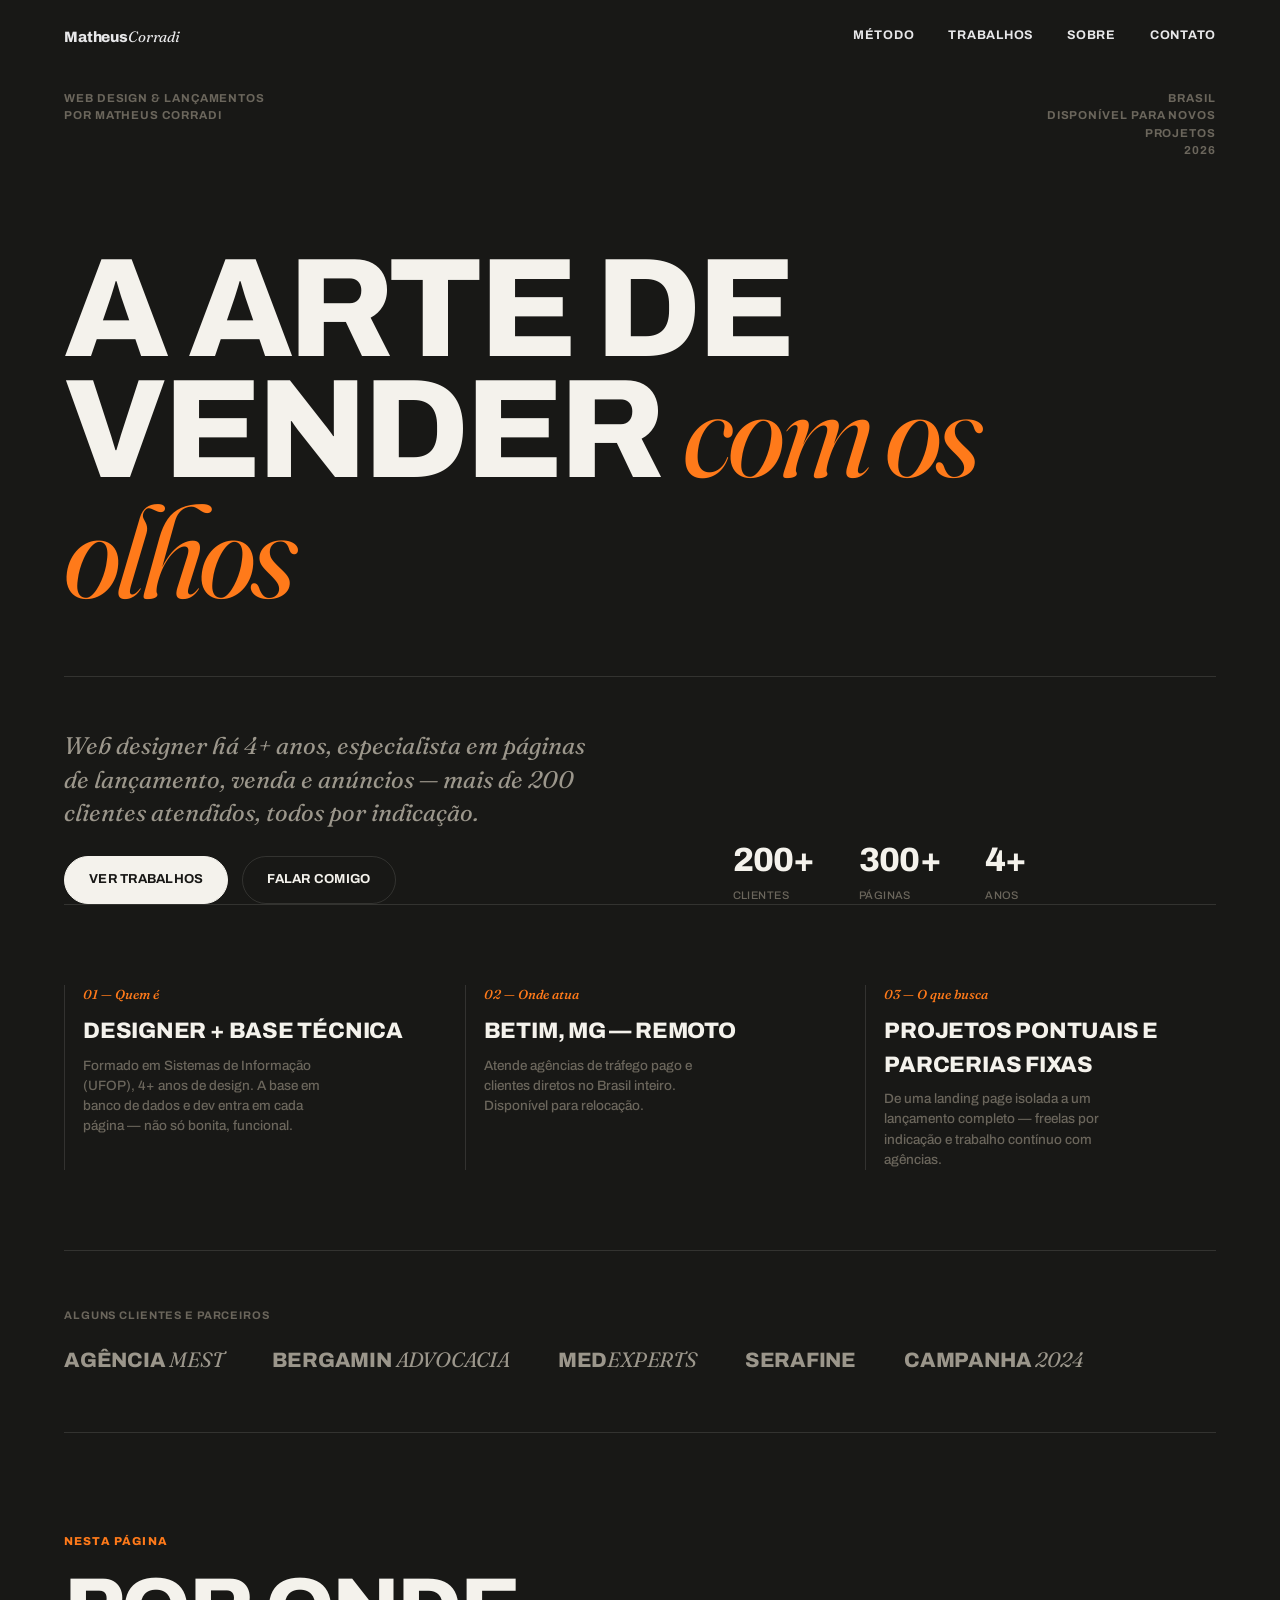
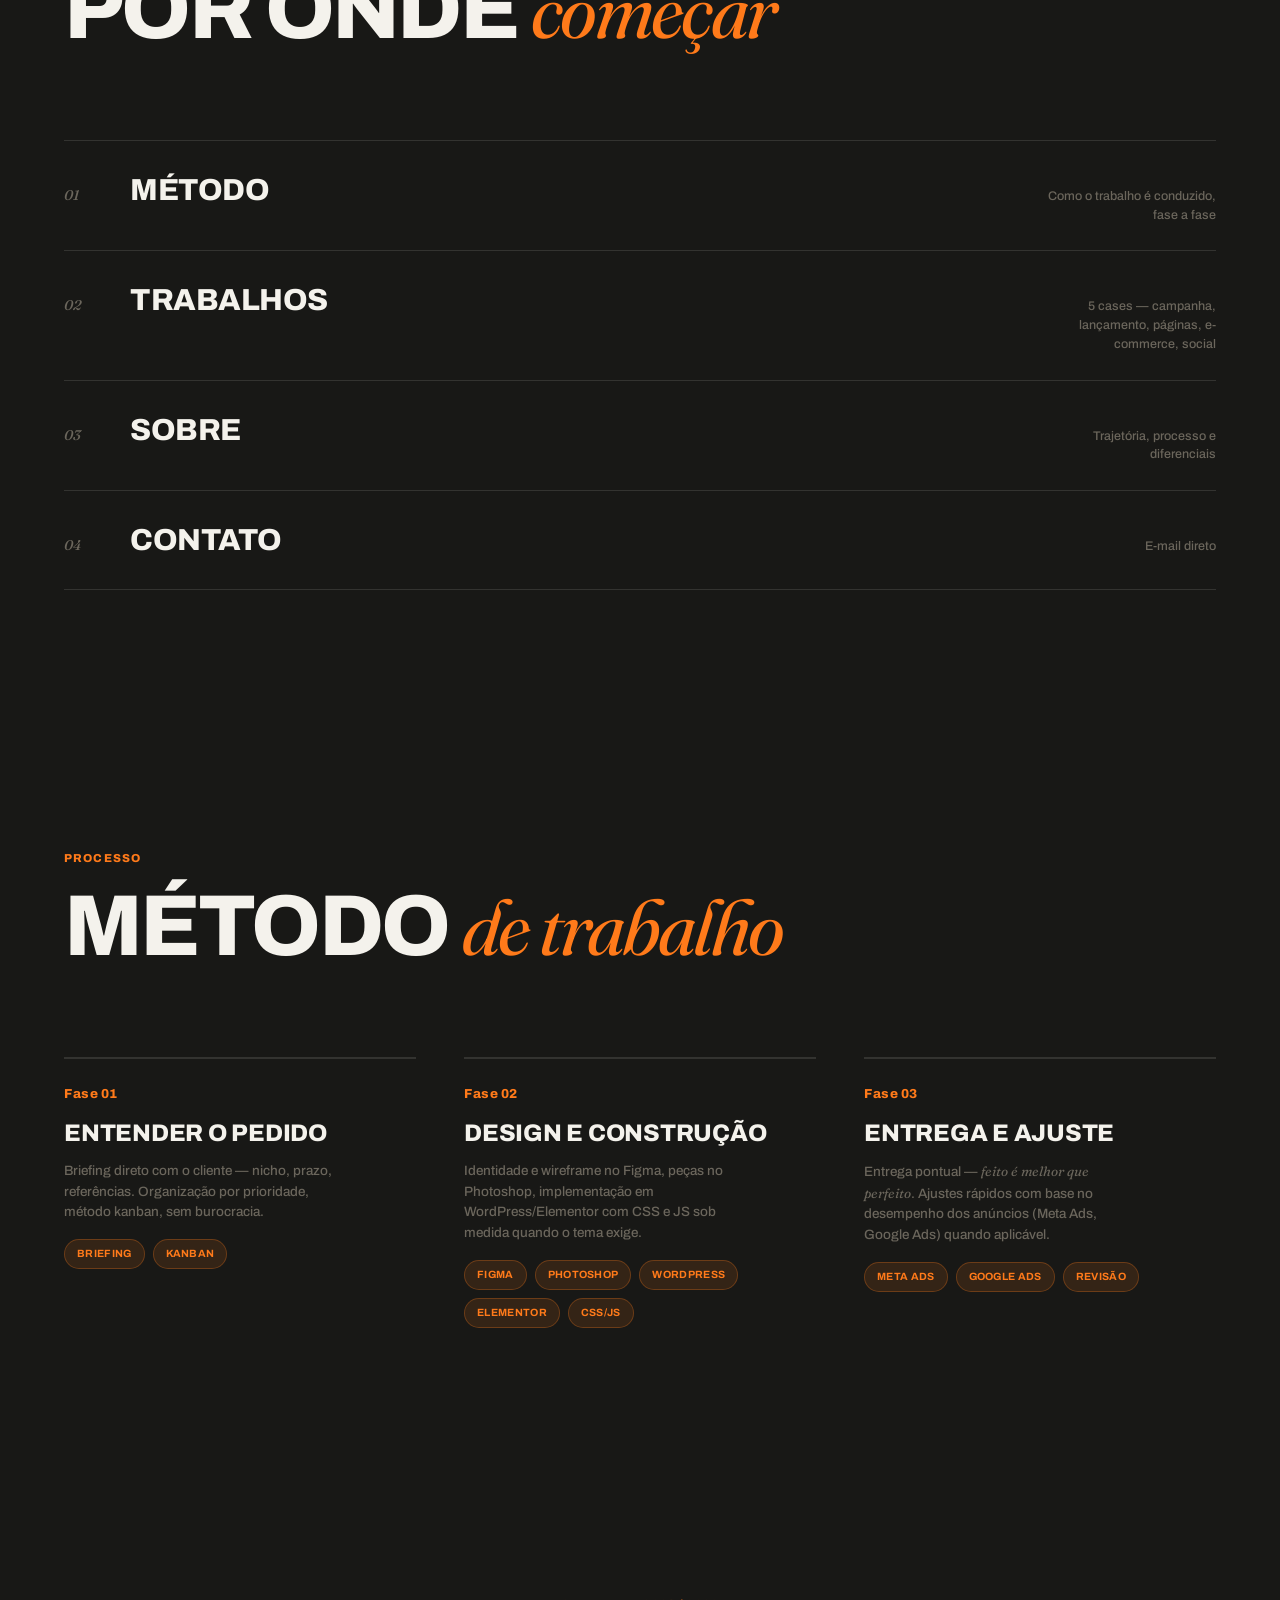
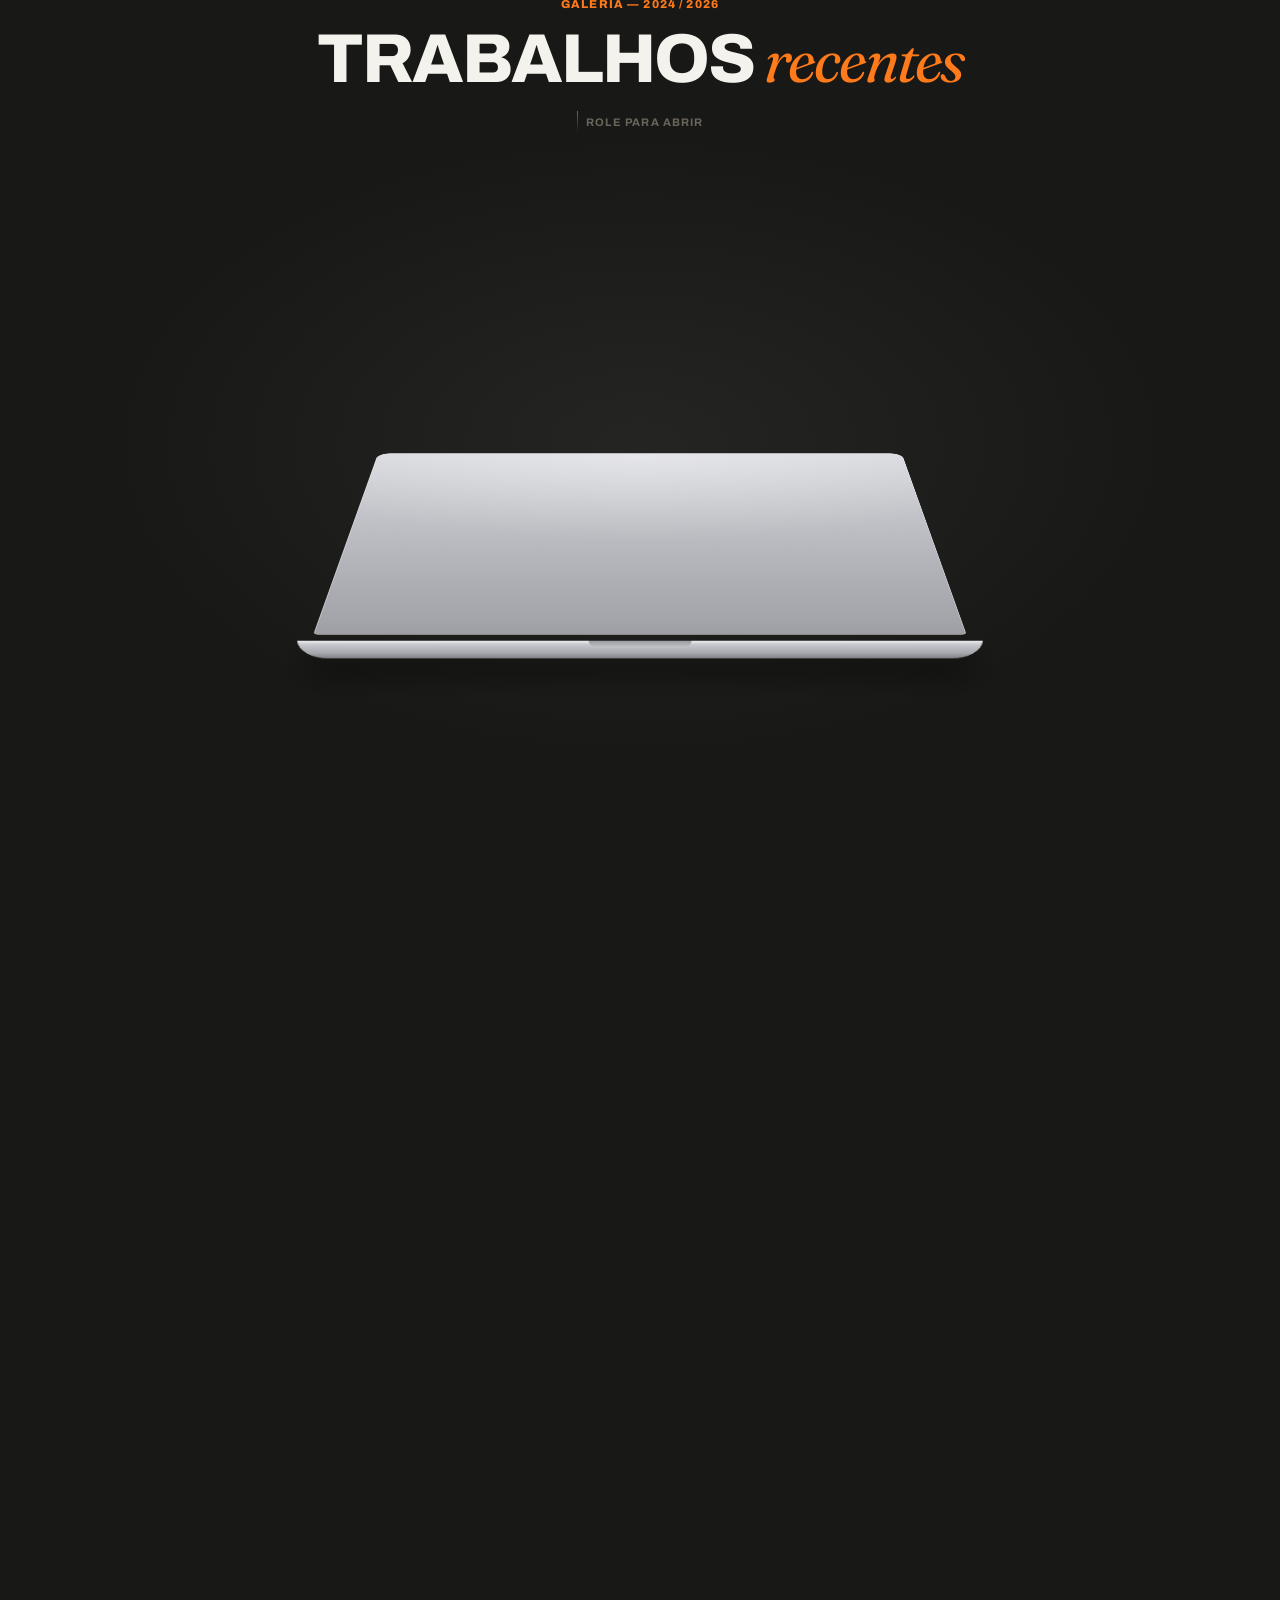
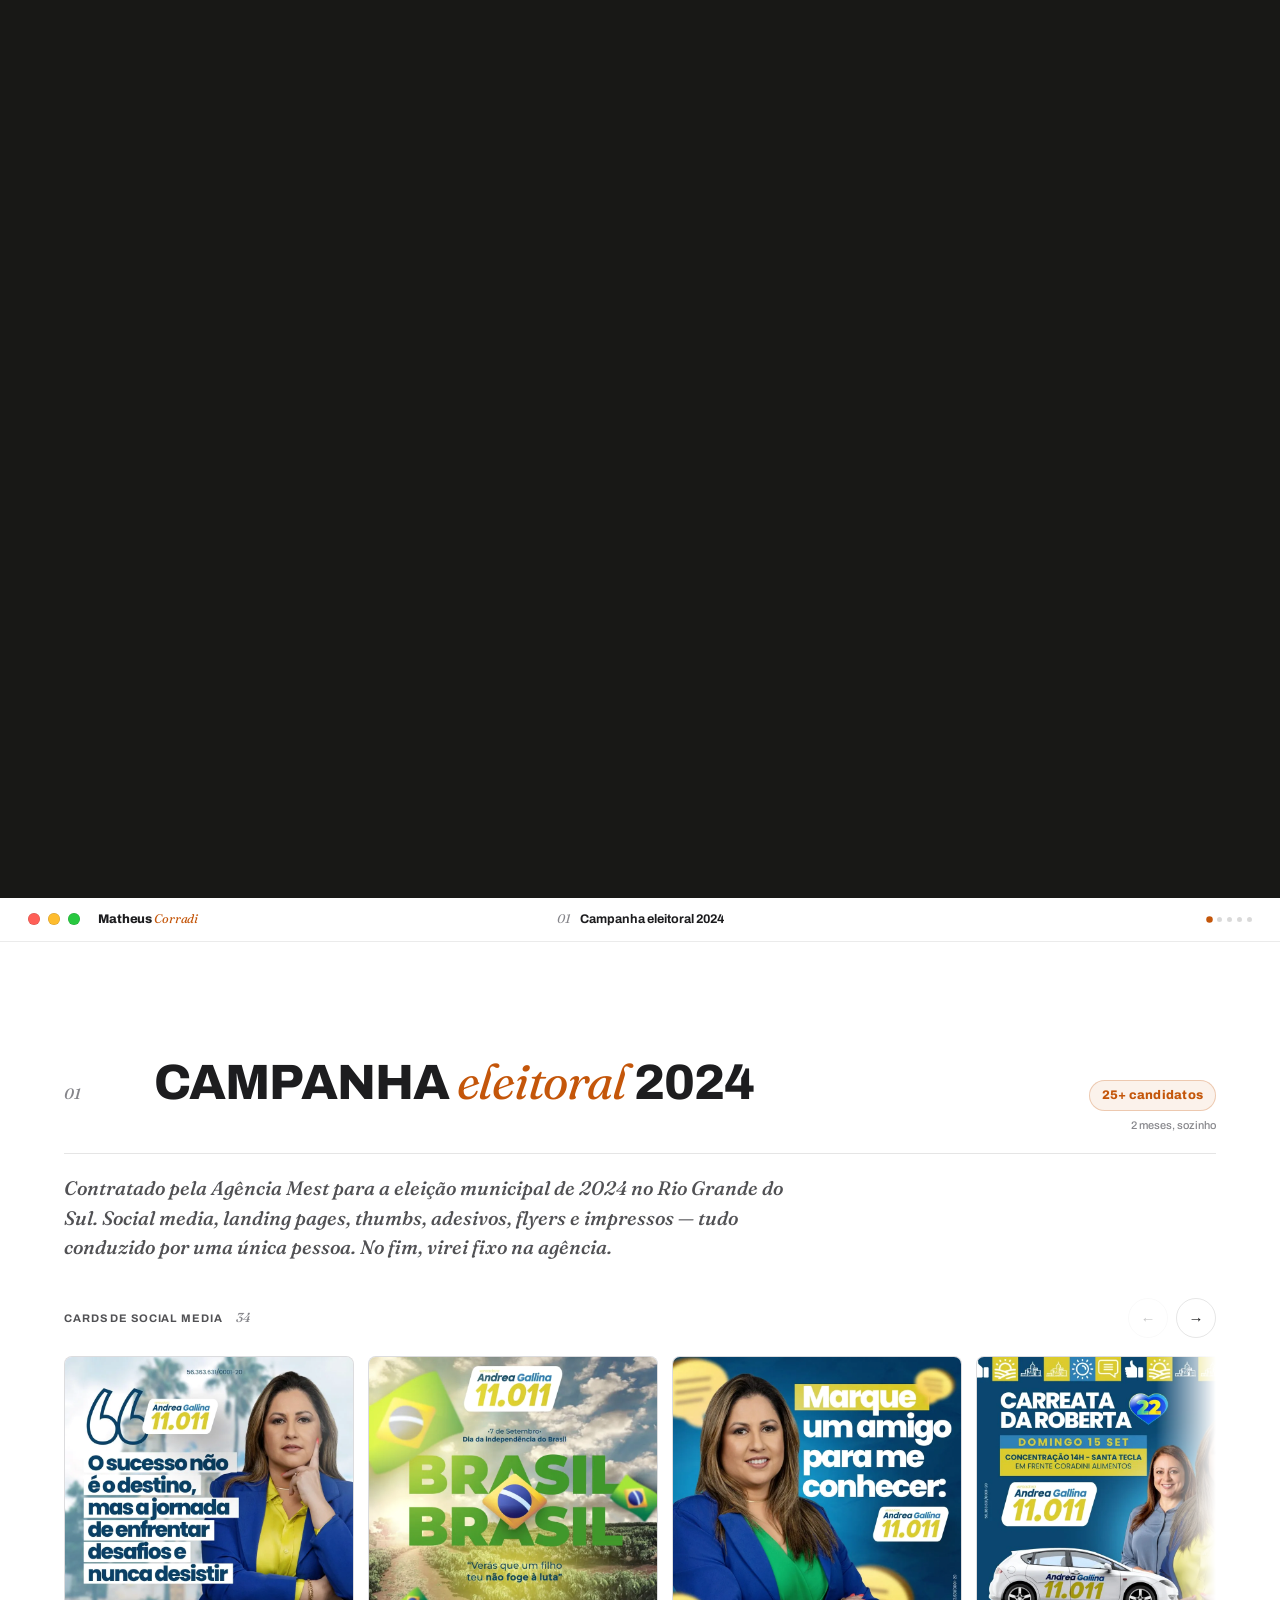
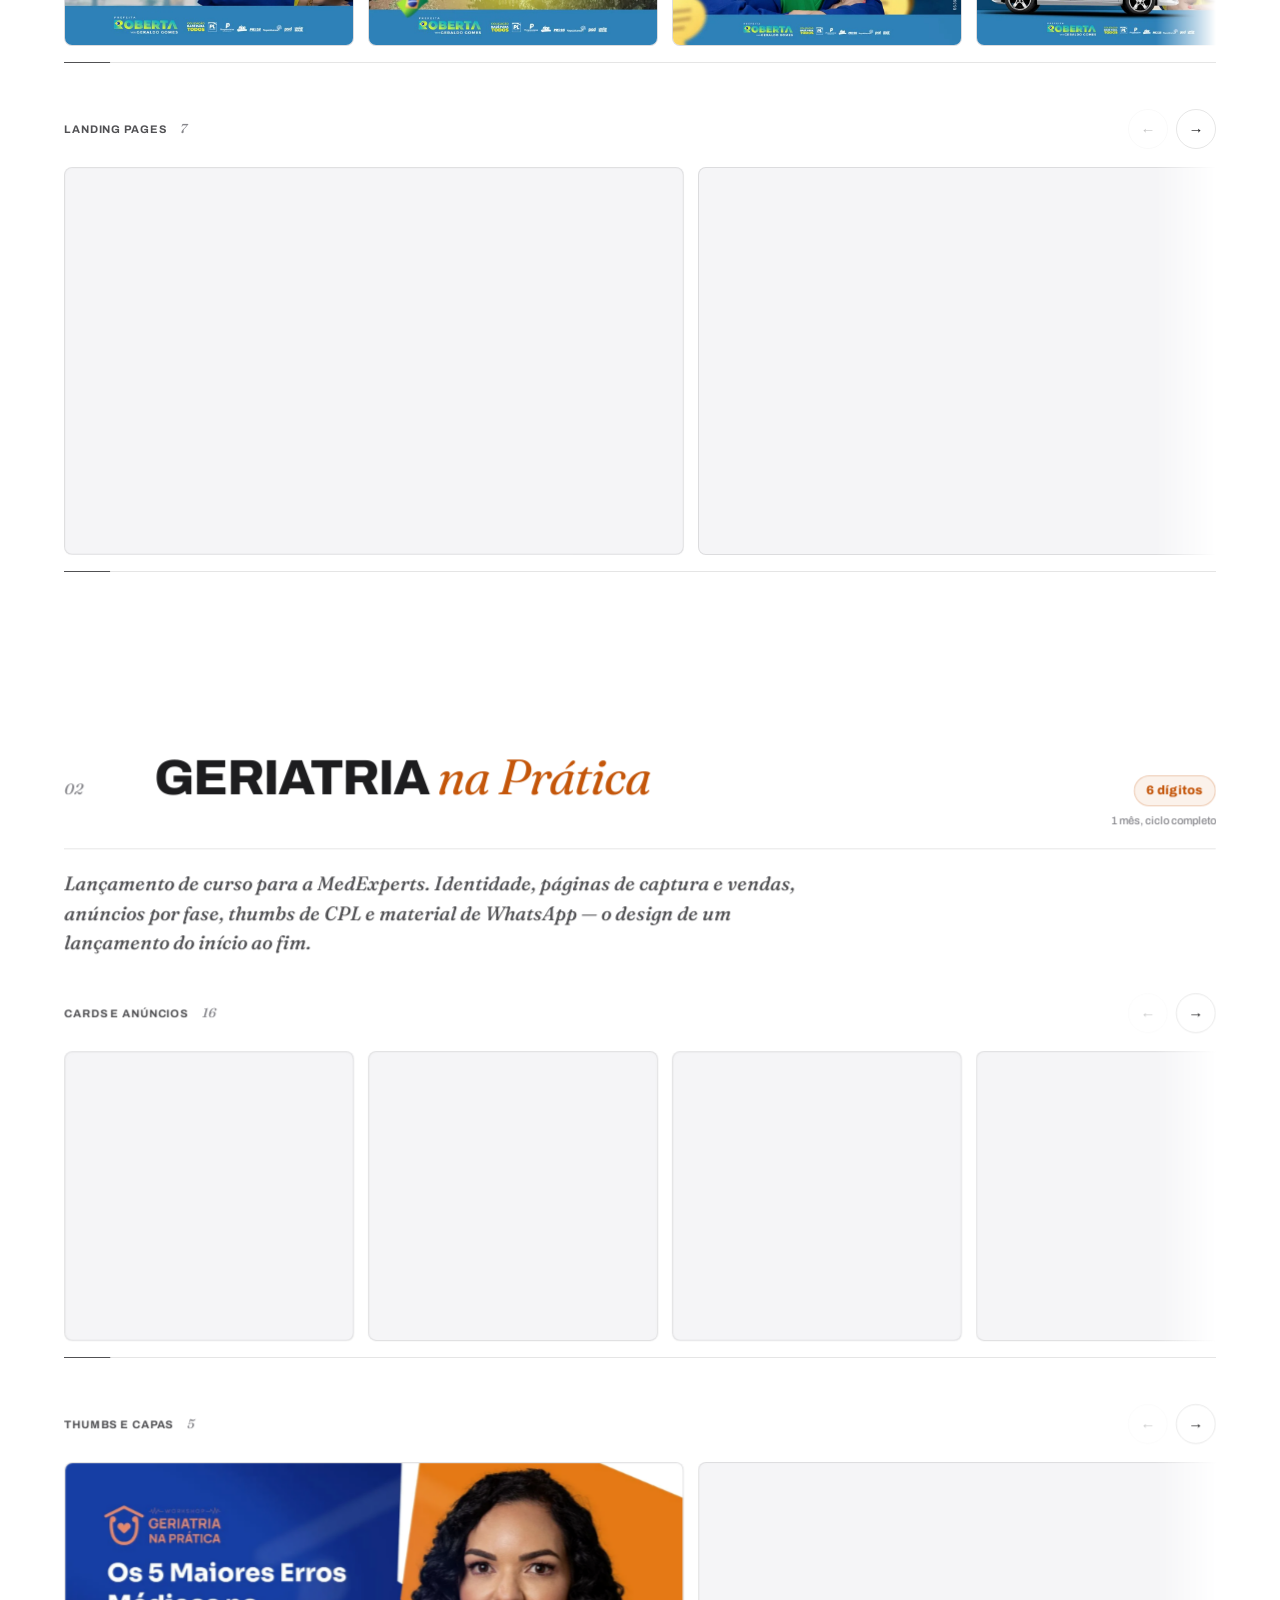
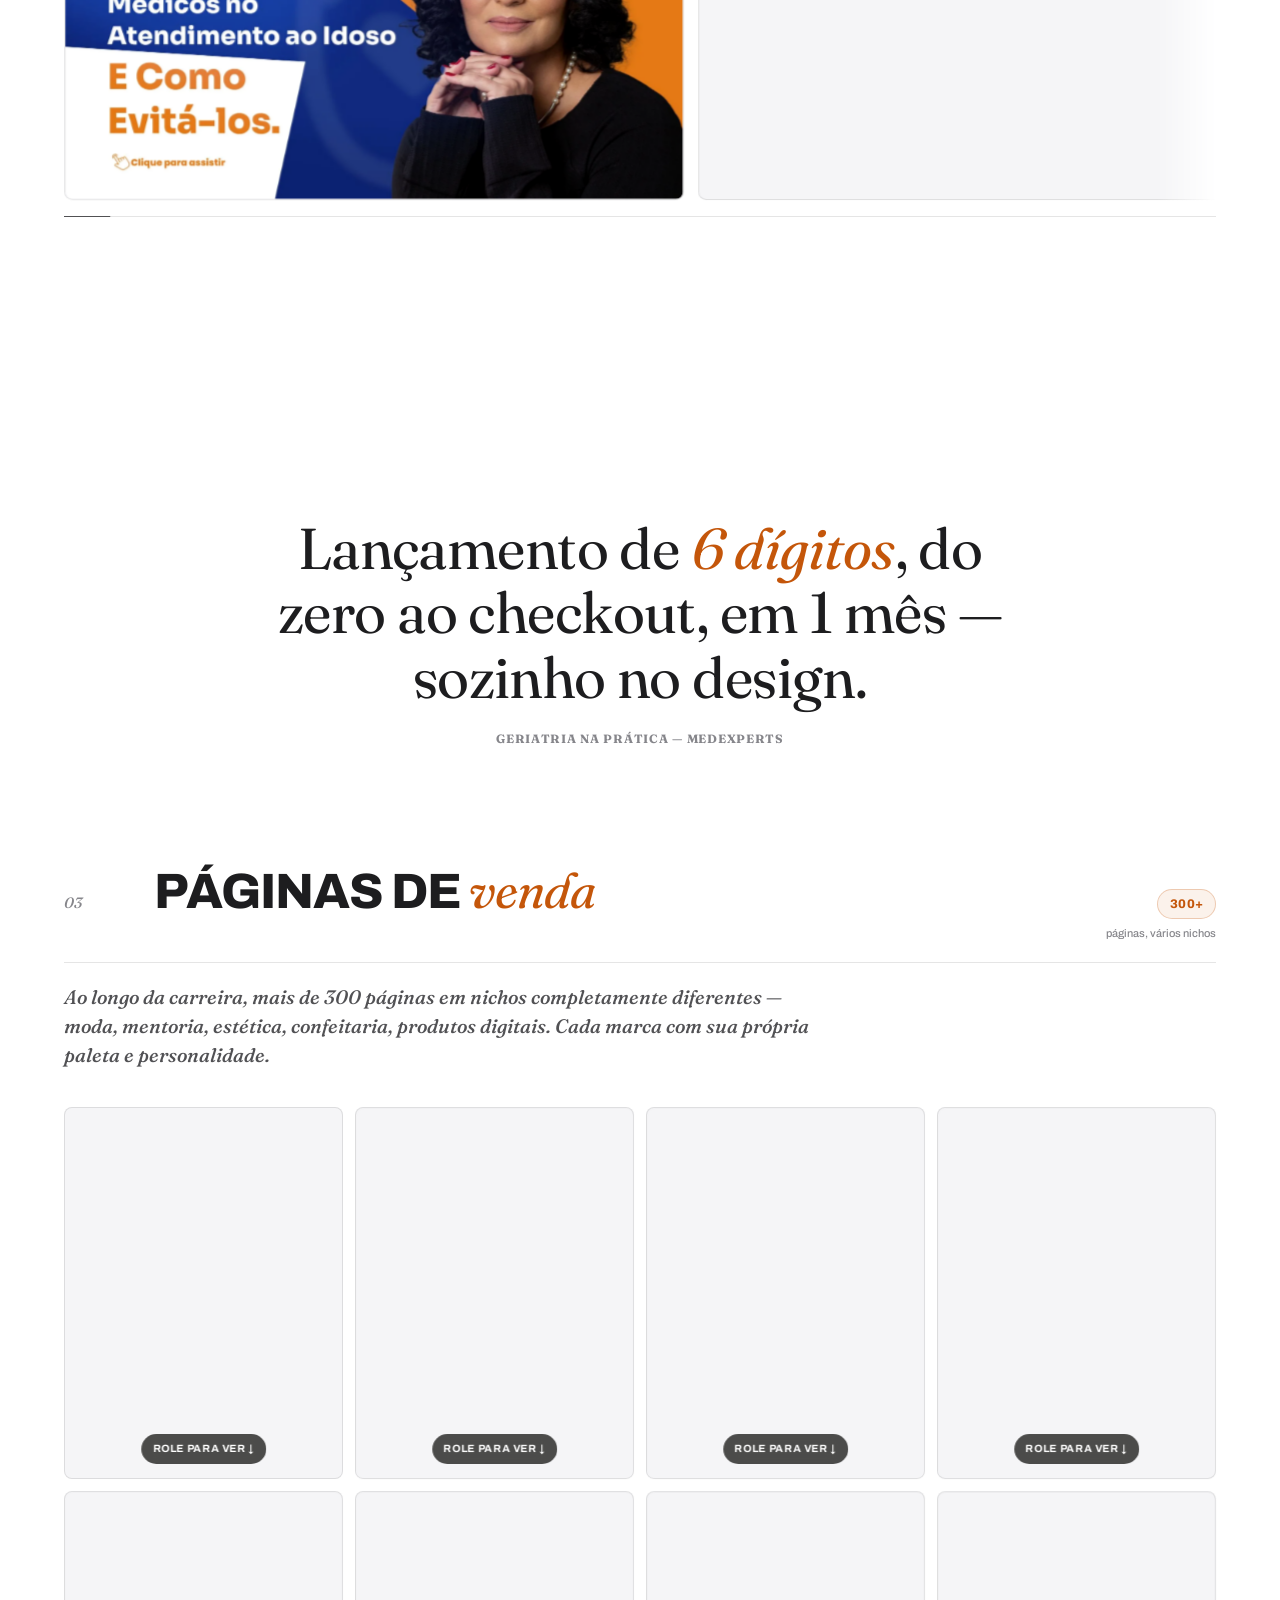
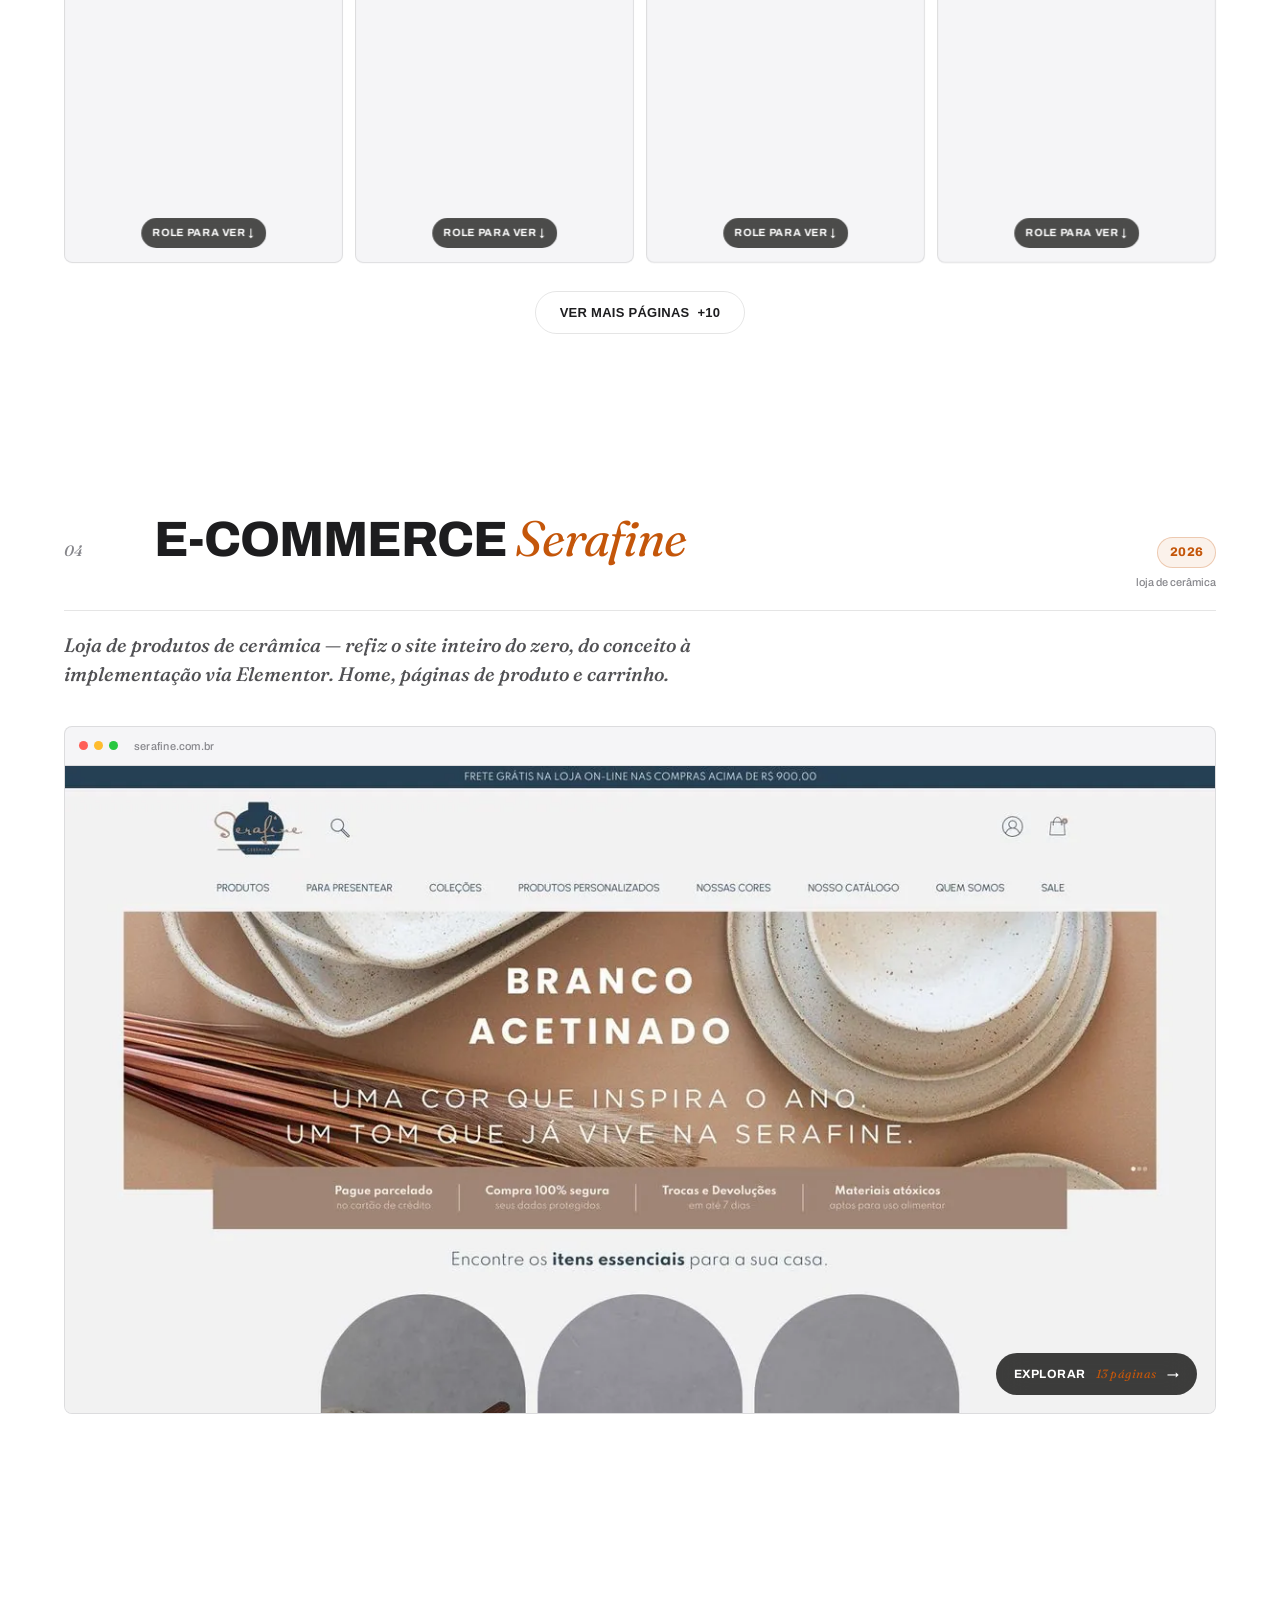
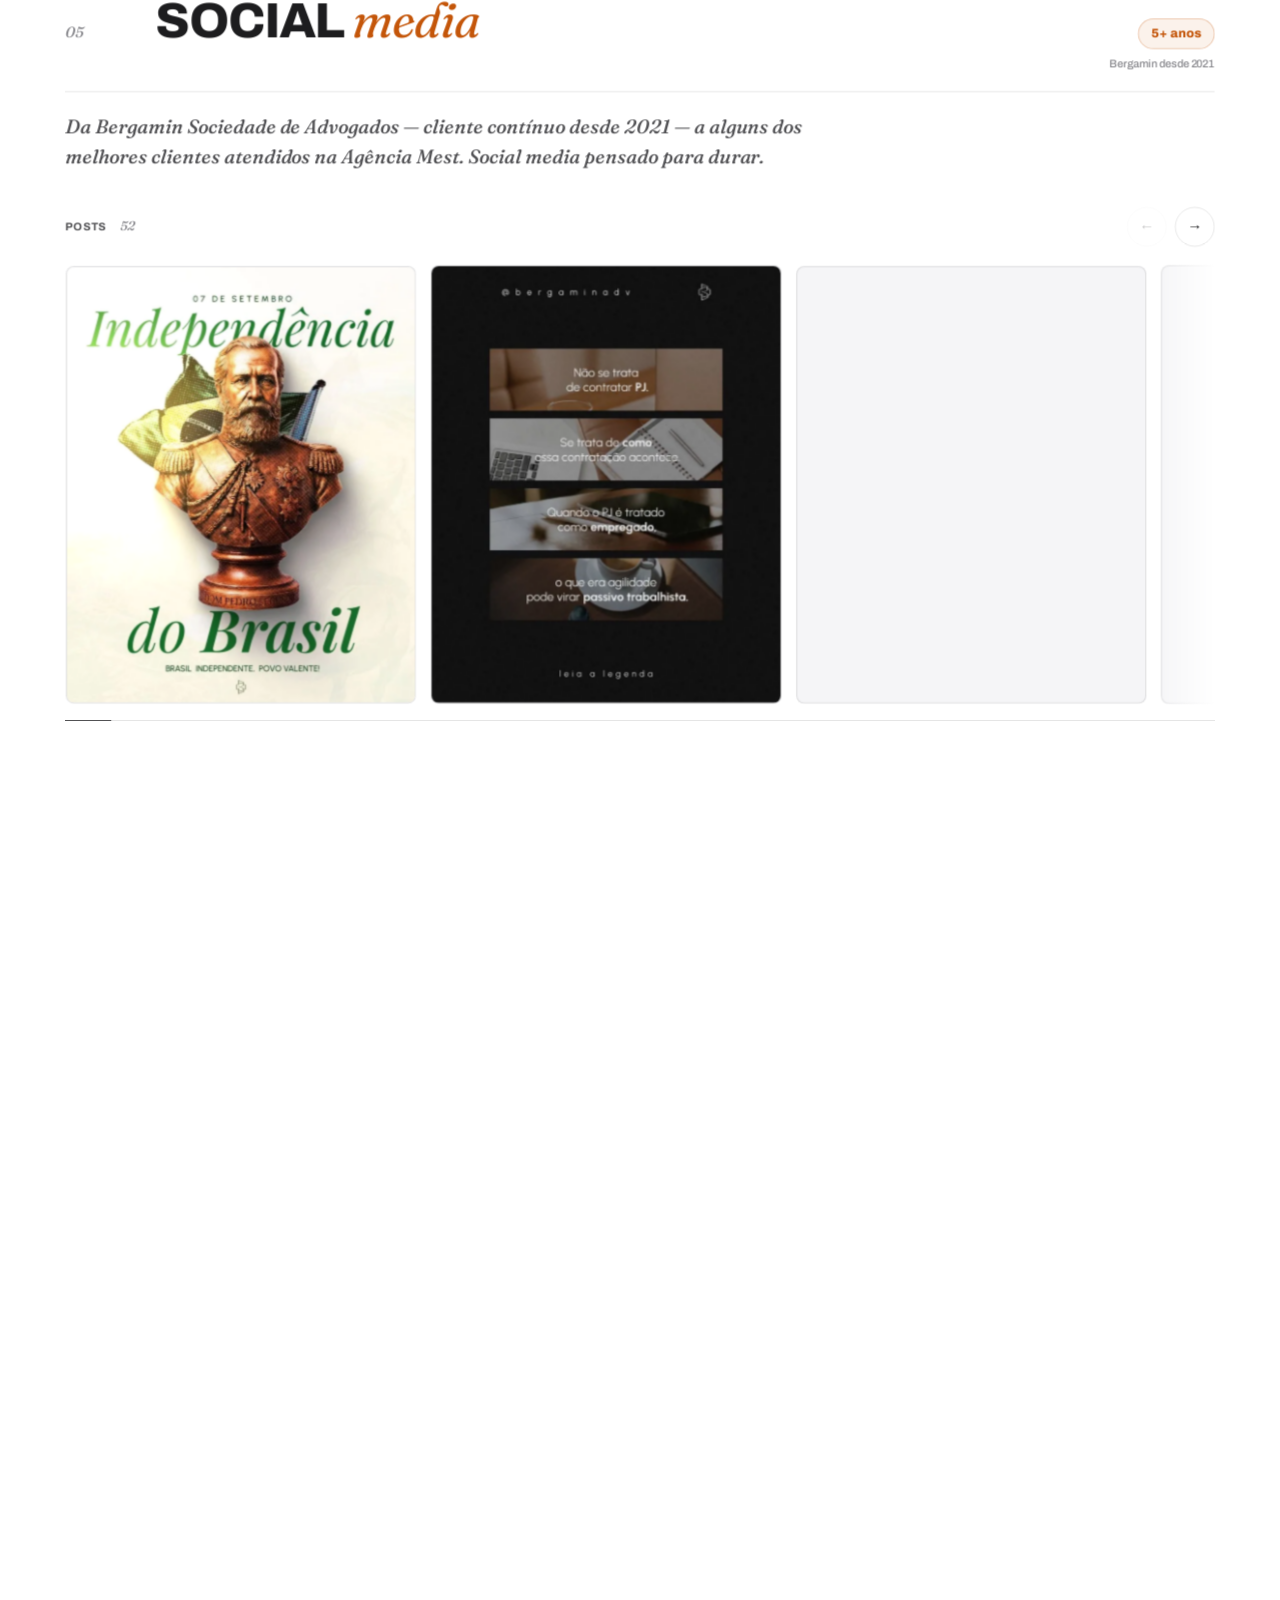
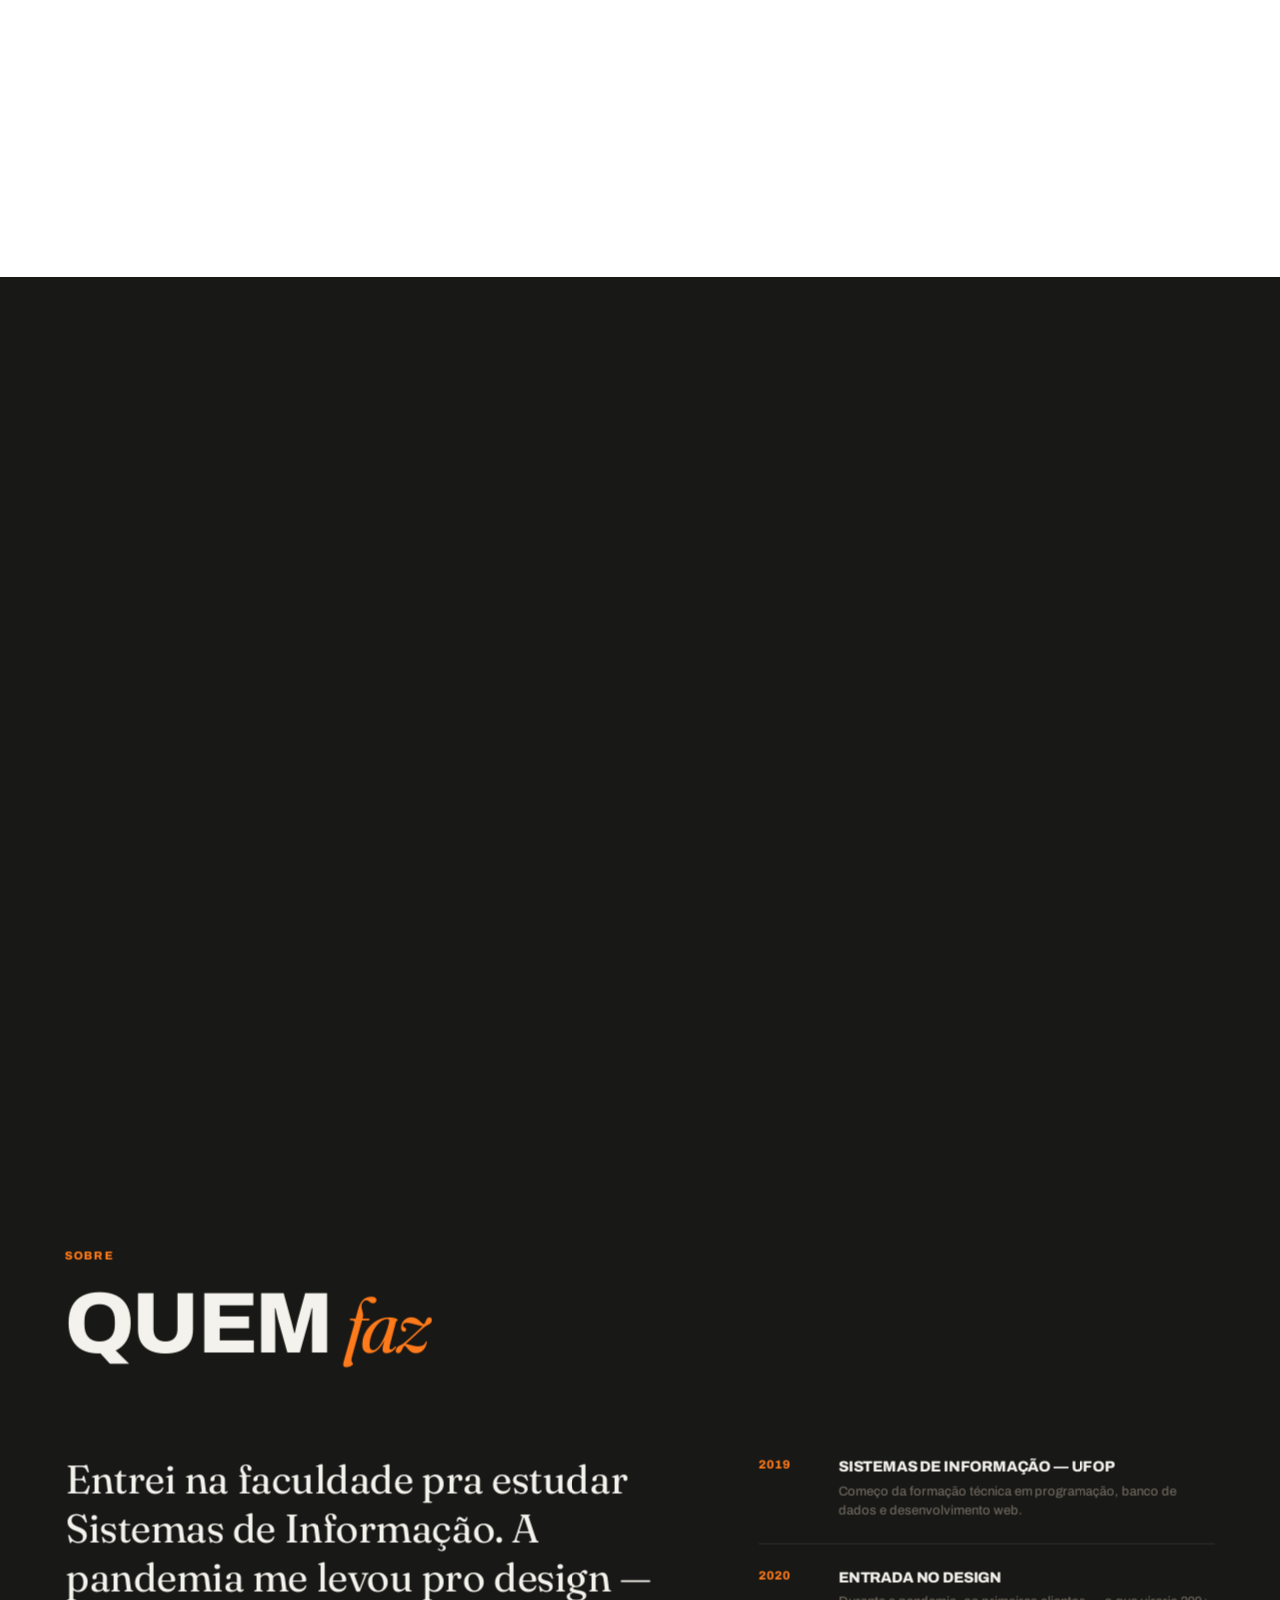
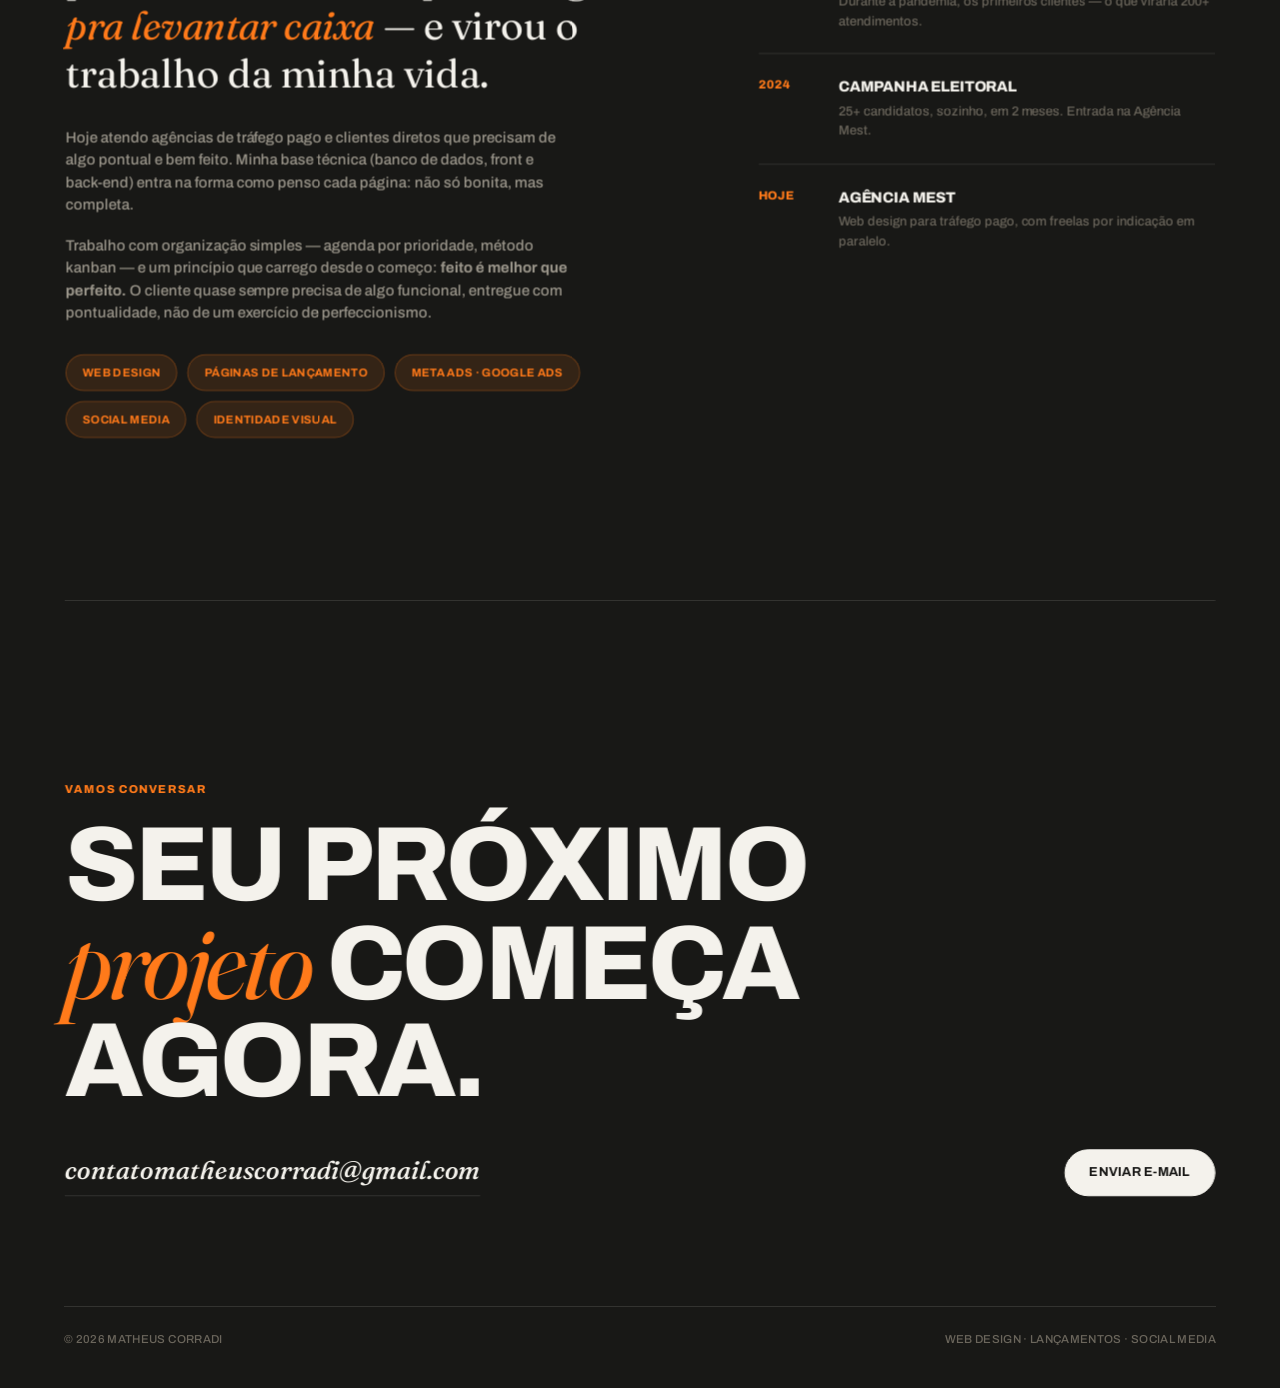
==== index.html @ bd62dce1 "primeira_atualização" ====
<!doctype html>
<html lang="pt-BR">
<head>
<meta charset="utf-8" />
<meta name="viewport" content="width=device-width, initial-scale=1" />
<title>Matheus Corradi — Web Designer</title>
<meta name="description" content="A arte de vender com os olhos. Portfólio de Matheus Corradi, web designer especialista em lançamentos, páginas de venda e anúncios." />
<link rel="preconnect" href="https://fonts.googleapis.com">
<link rel="preconnect" href="https://fonts.gstatic.com" crossorigin>
<link rel="preconnect" href="https://cdn.jsdelivr.net" crossorigin>
<link href="https://fonts.googleapis.com/css2?family=Fraunces:ital,opsz,wght@0,9..144,300..900;1,9..144,300..700&family=Archivo:ital,wght@0,500..900;1,500..900&display=swap" rel="stylesheet">
<link rel="stylesheet" href="css/base.css">
<link rel="stylesheet" href="css/layout.css">
<link rel="stylesheet" href="css/components.css">
<link rel="stylesheet" href="css/notebook.css">
</head>
<body>

<header class="nav">
  <a class="brand" href="#top">Matheus<em class="i">Corradi</em></a>
  <nav class="links">
    <a href="#metodo">Método</a>
    <a href="#trabalhos">Trabalhos</a>
    <a href="#sobre">Sobre</a>
    <a href="#contato">Contato</a>
  </nav>
</header>

<main class="wrap" id="top">

  <!-- HERO -->
  <section class="hero">
    <div class="hero-meta">
      <span>Web design &amp; lançamentos<br>Por Matheus Corradi</span>
      <span class="r">Brasil<br>Disponível para novos projetos<br>2026</span>
    </div>
    <h1 class="display">
      <span class="line"><span>A arte de</span></span>
      <span class="line"><span>vender <em class="i">com os olhos</em></span></span>
    </h1>
    <div class="hero-foot">
      <div>
        <p class="lede">Web designer há 4+ anos, especialista em páginas de lançamento, venda e anúncios — mais de 200 clientes atendidos, todos por indicação.</p>
        <div class="btn-row">
          <a class="btn" href="#trabalhos">Ver trabalhos</a>
          <a class="btn ghost" href="#contato">Falar comigo</a>
        </div>
      </div>
      <div class="hero-stats">
        <div class="stat"><div class="num">200+</div><div class="lbl">Clientes</div></div>
        <div class="stat"><div class="num">300+</div><div class="lbl">Páginas</div></div>
        <div class="stat"><div class="num">4+</div><div class="lbl">Anos</div></div>
      </div>
    </div>
  </section>

  <!-- QUICK FACTS -->
  <section class="facts reveal">
    <div class="facts-grid">
      <div class="fact-item">
        <span class="fn">01 — Quem é</span>
        <h4>Designer + base técnica</h4>
        <p>Formado em Sistemas de Informação (UFOP), 4+ anos de design. A base em banco de dados e dev entra em cada página — não só bonita, funcional.</p>
      </div>
      <div class="fact-item">
        <span class="fn">02 — Onde atua</span>
        <h4>Betim, MG — remoto</h4>
        <p>Atende agências de tráfego pago e clientes diretos no Brasil inteiro. Disponível para relocação.</p>
      </div>
      <div class="fact-item">
        <span class="fn">03 — O que busca</span>
        <h4>Projetos pontuais e parcerias fixas</h4>
        <p>De uma landing page isolada a um lançamento completo — freelas por indicação e trabalho contínuo com agências.</p>
      </div>
    </div>
  </section>

  <!-- LOGO STRIP -->
  <section class="logos reveal">
    <div class="logos-label">Alguns clientes e parceiros</div>
    <div class="logos-row">
      <span>Agência <em class="i">Mest</em></span>
      <span>Bergamin <em class="i">Advocacia</em></span>
      <span>Med<em class="i">Experts</em></span>
      <span>Serafine</span>
      <span>Campanha <em class="i">2024</em></span>
    </div>
  </section>

  <!-- ÍNDICE -->
  <section class="toc reveal">
    <div class="section-head">
      <span class="eyebrow">Nesta página</span>
      <h2 class="h-title">Por onde <em class="i">começar</em></h2>
    </div>
    <div class="toc-list">
      <a class="toc-item" href="#metodo">
        <span class="tn">01</span>
        <span class="tt">Método</span>
        <span class="td">Como o trabalho é conduzido, fase a fase</span>
      </a>
      <a class="toc-item" href="#trabalhos">
        <span class="tn">02</span>
        <span class="tt">Trabalhos</span>
        <span class="td">5 cases — campanha, lançamento, páginas, e-commerce, social</span>
      </a>
      <a class="toc-item" href="#sobre">
        <span class="tn">03</span>
        <span class="tt">Sobre</span>
        <span class="td">Trajetória, processo e diferenciais</span>
      </a>
      <a class="toc-item" href="#contato">
        <span class="tn">04</span>
        <span class="tt">Contato</span>
        <span class="td">E-mail direto</span>
      </a>
    </div>
  </section>

  <!-- MÉTODO -->
  <section class="section" id="metodo">
    <div class="section-head reveal">
      <span class="eyebrow">Processo</span>
      <h2 class="h-title">Método <em class="i">de trabalho</em></h2>
    </div>
    <div class="method-steps reveal">
      <div class="method-step">
        <span class="mn">Fase 01</span>
        <h4>Entender o pedido</h4>
        <p>Briefing direto com o cliente — nicho, prazo, referências. Organização por prioridade, método kanban, sem burocracia.</p>
        <div class="method-tools"><span>Briefing</span><span>Kanban</span></div>
      </div>
      <div class="method-step">
        <span class="mn">Fase 02</span>
        <h4>Design e construção</h4>
        <p>Identidade e wireframe no Figma, peças no Photoshop, implementação em WordPress/Elementor com CSS e JS sob medida quando o tema exige.</p>
        <div class="method-tools"><span>Figma</span><span>Photoshop</span><span>WordPress</span><span>Elementor</span><span>CSS/JS</span></div>
      </div>
      <div class="method-step">
        <span class="mn">Fase 03</span>
        <h4>Entrega e ajuste</h4>
        <p>Entrega pontual — <em class="i">feito é melhor que perfeito</em>. Ajustes rápidos com base no desempenho dos anúncios (Meta Ads, Google Ads) quando aplicável.</p>
        <div class="method-tools"><span>Meta Ads</span><span>Google Ads</span><span>Revisão</span></div>
      </div>
    </div>
  </section>

  <!-- TRABALHOS -->
  <section id="trabalhos">

    <!-- ABERTURA: notebook abre e a tela toma a página -->
    <div class="mac-scroll mac-in bleed" data-mac="in">
      <div class="mac-stage">
        <div class="mac-cap">
          <span class="eyebrow">Galeria — 2024 / 2026</span>
          <h2 class="h-title">Trabalhos <em class="i">recentes</em></h2>
          <span class="hint"><i></i>Role para abrir</span>
        </div>
        <div class="mac-scene">
          <div class="mac">
            <div class="mac-deck"><div class="kb"></div><div class="tp"></div></div>
            <div class="mac-lid">
              <div class="mac-lid-back"></div>
              <div class="mac-lid-front">
                <div class="mac-screen">
                  <div class="mac-notch"></div>
                  <div class="scr">
                    <div class="scr-bar"><i></i><i></i><i></i><span>Trabalhos — Matheus Corradi</span></div>
                    <div class="scr-body">
                      <div class="scr-head" data-pop><b>Trabalhos <em>recentes</em></b><small>5 cases</small></div>
                      <div class="scr-grid">
                        <figure data-pop><div class="ph"><img src="assets/img/tela/campanha.webp" width="600" height="750" alt="" decoding="async"></div><figcaption>01 Campanha<span>eleitoral 2024</span></figcaption></figure>
                        <figure data-pop><div class="ph"><img src="assets/img/tela/geriatria.webp" width="600" height="750" alt="" decoding="async"></div><figcaption>02 Geriatria<span>na Prática</span></figcaption></figure>
                        <figure data-pop><div class="ph"><img src="assets/img/tela/paginas.webp" width="600" height="750" alt="" decoding="async"></div><figcaption>03 Páginas<span>de venda</span></figcaption></figure>
                        <figure data-pop><div class="ph"><img src="assets/img/tela/serafine.webp" width="600" height="750" alt="" decoding="async"></div><figcaption>04 E-commerce<span>Serafine</span></figcaption></figure>
                        <figure data-pop><div class="ph"><img src="assets/img/tela/social.webp" width="600" height="750" alt="" decoding="async"></div><figcaption>05 Social<span>media</span></figcaption></figure>
                      </div>
                    </div>
                  </div>
                  <div class="mac-glass"></div>
                </div>
              </div>
            </div>
            <div class="mac-base"></div>
          </div>
        </div>
        <div class="mac-white"></div>
      </div>
    </div>

    <!-- DENTRO DO "SISTEMA": cases em fundo branco -->
    <div class="mac-world bleed">
      <div class="mac-bar">
        <div class="lights"><a href="#sobre" aria-label="Fechar galeria e ir para Sobre"></a><i></i><i></i><b>Matheus <em>Corradi</em></b></div>
        <div class="now"><span class="idx">01</span><span class="ttl">Campanha eleitoral 2024</span></div>
        <div class="right"><span class="dots"><i class="on"></i><i></i><i></i><i></i><i></i></span></div>
      </div>
      <div class="wrap cases">

    <!-- CASE 1 — CAMPANHA -->
    <article class="case reveal">
      <div class="case-head">
        <span class="case-index">01</span>
        <h3 class="case-title">Campanha <em class="i">eleitoral</em> 2024</h3>
        <div class="case-metric"><div class="n">25+ candidatos</div><div class="d">2 meses, sozinho</div></div>
      </div>
      <p class="case-desc">Contratado pela Agência Mest para a eleição municipal de 2024 no Rio Grande do Sul. Social media, landing pages, thumbs, adesivos, flyers e impressos — tudo conduzido por uma única pessoa. No fim, virei fixo na agência.</p>
      <div class="carousel">
        <div class="car-head"><span class="car-label">Cards de social media</span><span class="car-count">34</span>
          <div class="car-nav"><button class="car-btn prev" aria-label="Anterior">←</button><button class="car-btn next" aria-label="Próximo">→</button></div></div>
        <div class="car-track cards">
          <div class="gi"><img src="assets/img/campanha/cards/01.webp" width="900" height="900" alt="Card de social media — campanha 2024" loading="lazy" decoding="async"></div>
          <div class="gi"><img src="assets/img/campanha/cards/02.webp" width="900" height="900" alt="Card de social media — campanha 2024" loading="lazy" decoding="async"></div>
          <div class="gi"><img src="assets/img/campanha/cards/03.webp" width="900" height="900" alt="Card de social media — campanha 2024" loading="lazy" decoding="async"></div>
          <div class="gi"><img src="assets/img/campanha/cards/04.webp" width="900" height="900" alt="Card de social media — campanha 2024" loading="lazy" decoding="async"></div>
          <div class="gi"><img src="assets/img/campanha/cards/05.webp" width="900" height="900" alt="Card de social media — campanha 2024" loading="lazy" decoding="async"></div>
          <div class="gi"><img src="assets/img/campanha/cards/06.webp" width="900" height="900" alt="Card de social media — campanha 2024" loading="lazy" decoding="async"></div>
          <div class="gi"><img src="assets/img/campanha/cards/07.webp" width="900" height="900" alt="Card de social media — campanha 2024" loading="lazy" decoding="async"></div>
          <div class="gi"><img src="assets/img/campanha/cards/08.webp" width="900" height="900" alt="Card de social media — campanha 2024" loading="lazy" decoding="async"></div>
          <div class="gi"><img src="assets/img/campanha/cards/09.webp" width="900" height="900" alt="Card de social media — campanha 2024" loading="lazy" decoding="async"></div>
          <div class="gi"><img src="assets/img/campanha/cards/10.webp" width="900" height="900" alt="Card de social media — campanha 2024" loading="lazy" decoding="async"></div>
          <div class="gi"><img src="assets/img/campanha/cards/11.webp" width="900" height="900" alt="Card de social media — campanha 2024" loading="lazy" decoding="async"></div>
          <div class="gi"><img src="assets/img/campanha/cards/12.webp" width="900" height="900" alt="Card de social media — campanha 2024" loading="lazy" decoding="async"></div>
          <div class="gi"><img src="assets/img/campanha/cards/13.webp" width="900" height="900" alt="Card de social media — campanha 2024" loading="lazy" decoding="async"></div>
          <div class="gi"><img src="assets/img/campanha/cards/14.webp" width="900" height="900" alt="Card de social media — campanha 2024" loading="lazy" decoding="async"></div>
          <div class="gi"><img src="assets/img/campanha/cards/15.webp" width="900" height="900" alt="Card de social media — campanha 2024" loading="lazy" decoding="async"></div>
          <div class="gi"><img src="assets/img/campanha/cards/16.webp" width="900" height="900" alt="Card de social media — campanha 2024" loading="lazy" decoding="async"></div>
          <div class="gi"><img src="assets/img/campanha/cards/17.webp" width="900" height="900" alt="Card de social media — campanha 2024" loading="lazy" decoding="async"></div>
          <div class="gi"><img src="assets/img/campanha/cards/18.webp" width="900" height="900" alt="Card de social media — campanha 2024" loading="lazy" decoding="async"></div>
          <div class="gi"><img src="assets/img/campanha/cards/19.webp" width="900" height="900" alt="Card de social media — campanha 2024" loading="lazy" decoding="async"></div>
          <div class="gi"><img src="assets/img/campanha/cards/20.webp" width="900" height="900" alt="Card de social media — campanha 2024" loading="lazy" decoding="async"></div>
          <div class="gi"><img src="assets/img/campanha/cards/21.webp" width="900" height="900" alt="Card de social media — campanha 2024" loading="lazy" decoding="async"></div>
          <div class="gi"><img src="assets/img/campanha/cards/22.webp" width="900" height="900" alt="Card de social media — campanha 2024" loading="lazy" decoding="async"></div>
          <div class="gi"><img src="assets/img/campanha/cards/23.webp" width="900" height="900" alt="Card de social media — campanha 2024" loading="lazy" decoding="async"></div>
          <div class="gi"><img src="assets/img/campanha/cards/24.webp" width="900" height="900" alt="Card de social media — campanha 2024" loading="lazy" decoding="async"></div>
          <div class="gi"><img src="assets/img/campanha/cards/25.webp" width="900" height="900" alt="Card de social media — campanha 2024" loading="lazy" decoding="async"></div>
          <div class="gi"><img src="assets/img/campanha/cards/26.webp" width="900" height="900" alt="Card de social media — campanha 2024" loading="lazy" decoding="async"></div>
          <div class="gi"><img src="assets/img/campanha/cards/27.webp" width="900" height="900" alt="Card de social media — campanha 2024" loading="lazy" decoding="async"></div>
          <div class="gi"><img src="assets/img/campanha/cards/28.webp" width="900" height="900" alt="Card de social media — campanha 2024" loading="lazy" decoding="async"></div>
          <div class="gi"><img src="assets/img/campanha/cards/29.webp" width="900" height="900" alt="Card de social media — campanha 2024" loading="lazy" decoding="async"></div>
          <div class="gi"><img src="assets/img/campanha/cards/30.webp" width="900" height="900" alt="Card de social media — campanha 2024" loading="lazy" decoding="async"></div>
          <div class="gi"><img src="assets/img/campanha/cards/31.webp" width="900" height="900" alt="Card de social media — campanha 2024" loading="lazy" decoding="async"></div>
          <div class="gi"><img src="assets/img/campanha/cards/32.webp" width="900" height="900" alt="Card de social media — campanha 2024" loading="lazy" decoding="async"></div>
          <div class="gi"><img src="assets/img/campanha/cards/33.webp" width="900" height="900" alt="Card de social media — campanha 2024" loading="lazy" decoding="async"></div>
          <div class="gi"><img src="assets/img/campanha/cards/34.webp" width="900" height="900" alt="Card de social media — campanha 2024" loading="lazy" decoding="async"></div>
        </div>
        <div class="car-progress"><i></i></div>
      </div>
      <div class="carousel">
        <div class="car-head"><span class="car-label">Landing pages</span><span class="car-count">7</span>
          <div class="car-nav"><button class="car-btn prev" aria-label="Anterior">←</button><button class="car-btn next" aria-label="Próximo">→</button></div></div>
        <div class="car-track wide">
          <div class="gi"><img src="assets/img/campanha/sites/01.webp" width="1600" height="994" alt="Landing page de candidato — campanha 2024" loading="lazy" decoding="async"></div>
          <div class="gi"><img src="assets/img/campanha/sites/02.webp" width="1600" height="994" alt="Landing page de candidato — campanha 2024" loading="lazy" decoding="async"></div>
          <div class="gi"><img src="assets/img/campanha/sites/03.webp" width="1600" height="994" alt="Landing page de candidato — campanha 2024" loading="lazy" decoding="async"></div>
          <div class="gi"><img src="assets/img/campanha/sites/04.webp" width="1600" height="994" alt="Landing page de candidato — campanha 2024" loading="lazy" decoding="async"></div>
          <div class="gi"><img src="assets/img/campanha/sites/05.webp" width="1600" height="994" alt="Landing page de candidato — campanha 2024" loading="lazy" decoding="async"></div>
          <div class="gi"><img src="assets/img/campanha/sites/06.webp" width="1600" height="994" alt="Landing page de candidato — campanha 2024" loading="lazy" decoding="async"></div>
          <div class="gi"><img src="assets/img/campanha/sites/07.webp" width="1600" height="994" alt="Landing page de candidato — campanha 2024" loading="lazy" decoding="async"></div>
        </div>
        <div class="car-progress"><i></i></div>
      </div>
    </article>

    <!-- CASE 2 — GERIATRIA -->
    <article class="case reveal">
      <div class="case-head">
        <span class="case-index">02</span>
        <h3 class="case-title">Geriatria <em class="i">na Prática</em></h3>
        <div class="case-metric"><div class="n">6 dígitos</div><div class="d">1 mês, ciclo completo</div></div>
      </div>
      <p class="case-desc">Lançamento de curso para a MedExperts. Identidade, páginas de captura e vendas, anúncios por fase, thumbs de CPL e material de WhatsApp — o design de um lançamento do início ao fim.</p>
      <div class="carousel">
        <div class="car-head"><span class="car-label">Cards e anúncios</span><span class="car-count">16</span>
          <div class="car-nav"><button class="car-btn prev" aria-label="Anterior">←</button><button class="car-btn next" aria-label="Próximo">→</button></div></div>
        <div class="car-track cards">
          <div class="gi"><img src="assets/img/geriatria/cards/01.webp" width="900" height="900" alt="Anúncio — lançamento Geriatria na Prática" loading="lazy" decoding="async"></div>
          <div class="gi"><img src="assets/img/geriatria/cards/02.webp" width="900" height="900" alt="Anúncio — lançamento Geriatria na Prática" loading="lazy" decoding="async"></div>
          <div class="gi"><img src="assets/img/geriatria/cards/03.webp" width="900" height="900" alt="Anúncio — lançamento Geriatria na Prática" loading="lazy" decoding="async"></div>
          <div class="gi"><img src="assets/img/geriatria/cards/04.webp" width="900" height="900" alt="Anúncio — lançamento Geriatria na Prática" loading="lazy" decoding="async"></div>
          <div class="gi"><img src="assets/img/geriatria/cards/05.webp" width="900" height="900" alt="Anúncio — lançamento Geriatria na Prática" loading="lazy" decoding="async"></div>
          <div class="gi"><img src="assets/img/geriatria/cards/06.webp" width="900" height="900" alt="Anúncio — lançamento Geriatria na Prática" loading="lazy" decoding="async"></div>
          <div class="gi"><img src="assets/img/geriatria/cards/07.webp" width="900" height="900" alt="Anúncio — lançamento Geriatria na Prática" loading="lazy" decoding="async"></div>
          <div class="gi"><img src="assets/img/geriatria/cards/08.webp" width="900" height="900" alt="Anúncio — lançamento Geriatria na Prática" loading="lazy" decoding="async"></div>
          <div class="gi"><img src="assets/img/geriatria/cards/09.webp" width="900" height="900" alt="Anúncio — lançamento Geriatria na Prática" loading="lazy" decoding="async"></div>
          <div class="gi"><img src="assets/img/geriatria/cards/10.webp" width="900" height="900" alt="Anúncio — lançamento Geriatria na Prática" loading="lazy" decoding="async"></div>
          <div class="gi"><img src="assets/img/geriatria/cards/11.webp" width="900" height="900" alt="Anúncio — lançamento Geriatria na Prática" loading="lazy" decoding="async"></div>
          <div class="gi"><img src="assets/img/geriatria/cards/12.webp" width="900" height="900" alt="Anúncio — lançamento Geriatria na Prática" loading="lazy" decoding="async"></div>
          <div class="gi"><img src="assets/img/geriatria/cards/13.webp" width="900" height="900" alt="Anúncio — lançamento Geriatria na Prática" loading="lazy" decoding="async"></div>
          <div class="gi"><img src="assets/img/geriatria/cards/14.webp" width="900" height="900" alt="Anúncio — lançamento Geriatria na Prática" loading="lazy" decoding="async"></div>
          <div class="gi"><img src="assets/img/geriatria/cards/15.webp" width="900" height="900" alt="Anúncio — lançamento Geriatria na Prática" loading="lazy" decoding="async"></div>
          <div class="gi"><img src="assets/img/geriatria/cards/16.webp" width="900" height="900" alt="Anúncio — lançamento Geriatria na Prática" loading="lazy" decoding="async"></div>
        </div>
        <div class="car-progress"><i></i></div>
      </div>
      <div class="carousel">
        <div class="car-head"><span class="car-label">Thumbs e capas</span><span class="car-count">5</span>
          <div class="car-nav"><button class="car-btn prev" aria-label="Anterior">←</button><button class="car-btn next" aria-label="Próximo">→</button></div></div>
        <div class="car-track wide cpl">
          <div class="gi"><img src="assets/img/geriatria/pages/01.webp" width="1600" height="873" alt="Thumb de CPL — lançamento Geriatria na Prática" loading="lazy" decoding="async"></div>
          <div class="gi"><img src="assets/img/geriatria/pages/02.webp" width="1600" height="873" alt="Thumb de CPL — lançamento Geriatria na Prática" loading="lazy" decoding="async"></div>
          <div class="gi"><img src="assets/img/geriatria/pages/03.webp" width="1600" height="873" alt="Thumb de CPL — lançamento Geriatria na Prática" loading="lazy" decoding="async"></div>
          <div class="gi"><img src="assets/img/geriatria/pages/04.webp" width="1600" height="811" alt="Thumb de CPL — lançamento Geriatria na Prática" loading="lazy" decoding="async"></div>
          <div class="gi"><img src="assets/img/geriatria/pages/05.webp" width="1600" height="811" alt="Thumb de CPL — lançamento Geriatria na Prática" loading="lazy" decoding="async"></div>
        </div>
        <div class="car-progress"><i></i></div>
      </div>
    </article>

    <!-- PULLQUOTE -->
    <div class="pullquote reveal">
      <blockquote>Lançamento de <em class="i">6 dígitos</em>, do zero ao checkout, em 1 mês — sozinho no design.
        <cite>Geriatria na Prática — MedExperts</cite>
      </blockquote>
    </div>

    <!-- CASE 3 — PÁGINAS -->
    <article class="case reveal">
      <div class="case-head">
        <span class="case-index">03</span>
        <h3 class="case-title">Páginas de <em class="i">venda</em></h3>
        <div class="case-metric"><div class="n">300+</div><div class="d">páginas, vários nichos</div></div>
      </div>
      <p class="case-desc">Ao longo da carreira, mais de 300 páginas em nichos completamente diferentes — moda, mentoria, estética, confeitaria, produtos digitais. Cada marca com sua própria paleta e personalidade.</p>
      <div class="pages" id="pages">
        <div class="pg"><div class="pg-scroll"><img src="assets/img/paginas/01.webp" width="900" height="6146" alt="Página de venda" loading="lazy" decoding="async"></div><span class="pg-hint">Role para ver ↓</span><button class="pg-open" aria-label="Abrir página inteira">⤢</button></div>
        <div class="pg"><div class="pg-scroll"><img src="assets/img/paginas/02.webp" width="900" height="2562" alt="Página de venda" loading="lazy" decoding="async"></div><span class="pg-hint">Role para ver ↓</span><button class="pg-open" aria-label="Abrir página inteira">⤢</button></div>
        <div class="pg"><div class="pg-scroll"><img src="assets/img/paginas/03.webp" width="900" height="4358" alt="Página de venda" loading="lazy" decoding="async"></div><span class="pg-hint">Role para ver ↓</span><button class="pg-open" aria-label="Abrir página inteira">⤢</button></div>
        <div class="pg"><div class="pg-scroll"><img src="assets/img/paginas/04.webp" width="900" height="8828" alt="Página de venda" loading="lazy" decoding="async"></div><span class="pg-hint">Role para ver ↓</span><button class="pg-open" aria-label="Abrir página inteira">⤢</button></div>
        <div class="pg"><div class="pg-scroll"><img src="assets/img/paginas/05.webp" width="900" height="3972" alt="Página de venda" loading="lazy" decoding="async"></div><span class="pg-hint">Role para ver ↓</span><button class="pg-open" aria-label="Abrir página inteira">⤢</button></div>
        <div class="pg"><div class="pg-scroll"><img src="assets/img/paginas/06.webp" width="900" height="2685" alt="Página de venda" loading="lazy" decoding="async"></div><span class="pg-hint">Role para ver ↓</span><button class="pg-open" aria-label="Abrir página inteira">⤢</button></div>
        <div class="pg"><div class="pg-scroll"><img src="assets/img/paginas/07.webp" width="900" height="3620" alt="Página de venda" loading="lazy" decoding="async"></div><span class="pg-hint">Role para ver ↓</span><button class="pg-open" aria-label="Abrir página inteira">⤢</button></div>
        <div class="pg"><div class="pg-scroll"><img src="assets/img/paginas/08.webp" width="900" height="2855" alt="Página de venda" loading="lazy" decoding="async"></div><span class="pg-hint">Role para ver ↓</span><button class="pg-open" aria-label="Abrir página inteira">⤢</button></div>
        <div class="pg more"><div class="pg-scroll"><img src="assets/img/paginas/09.webp" width="900" height="4732" alt="Página de venda" loading="lazy" decoding="async"></div><span class="pg-hint">Role para ver ↓</span><button class="pg-open" aria-label="Abrir página inteira">⤢</button></div>
        <div class="pg more"><div class="pg-scroll"><img src="assets/img/paginas/10.webp" width="900" height="3204" alt="Página de venda" loading="lazy" decoding="async"></div><span class="pg-hint">Role para ver ↓</span><button class="pg-open" aria-label="Abrir página inteira">⤢</button></div>
        <div class="pg more"><div class="pg-scroll"><img src="assets/img/paginas/11.webp" width="900" height="2845" alt="Página de venda" loading="lazy" decoding="async"></div><span class="pg-hint">Role para ver ↓</span><button class="pg-open" aria-label="Abrir página inteira">⤢</button></div>
        <div class="pg more"><div class="pg-scroll"><img src="assets/img/paginas/12.webp" width="900" height="6938" alt="Página de venda" loading="lazy" decoding="async"></div><span class="pg-hint">Role para ver ↓</span><button class="pg-open" aria-label="Abrir página inteira">⤢</button></div>
        <div class="pg more"><div class="pg-scroll"><img src="assets/img/paginas/13.webp" width="900" height="2815" alt="Página de venda" loading="lazy" decoding="async"></div><span class="pg-hint">Role para ver ↓</span><button class="pg-open" aria-label="Abrir página inteira">⤢</button></div>
        <div class="pg more"><div class="pg-scroll"><img src="assets/img/paginas/14.webp" width="900" height="3517" alt="Página de venda" loading="lazy" decoding="async"></div><span class="pg-hint">Role para ver ↓</span><button class="pg-open" aria-label="Abrir página inteira">⤢</button></div>
        <div class="pg more"><div class="pg-scroll"><img src="assets/img/paginas/15.webp" width="900" height="4178" alt="Página de venda" loading="lazy" decoding="async"></div><span class="pg-hint">Role para ver ↓</span><button class="pg-open" aria-label="Abrir página inteira">⤢</button></div>
        <div class="pg more"><div class="pg-scroll"><img src="assets/img/paginas/16.webp" width="900" height="2207" alt="Página de venda" loading="lazy" decoding="async"></div><span class="pg-hint">Role para ver ↓</span><button class="pg-open" aria-label="Abrir página inteira">⤢</button></div>
        <div class="pg more"><div class="pg-scroll"><img src="assets/img/paginas/17.webp" width="900" height="1372" alt="Página de venda" loading="lazy" decoding="async"></div><span class="pg-hint">Role para ver ↓</span><button class="pg-open" aria-label="Abrir página inteira">⤢</button></div>
        <div class="pg more"><div class="pg-scroll"><img src="assets/img/paginas/18.webp" width="900" height="2099" alt="Página de venda" loading="lazy" decoding="async"></div><span class="pg-hint">Role para ver ↓</span><button class="pg-open" aria-label="Abrir página inteira">⤢</button></div>
      </div>
      <div class="more-row"><button class="btn ghost" id="pagesMore">Ver mais páginas <span>+10</span></button></div>
    </article>

    <!-- CASE 4 — SERAFINE -->
    <article class="case reveal">
      <div class="case-head">
        <span class="case-index">04</span>
        <h3 class="case-title">E-commerce <em class="i">Serafine</em></h3>
        <div class="case-metric"><div class="n">2026</div><div class="d">loja de cerâmica</div></div>
      </div>
      <p class="case-desc">Loja de produtos de cerâmica — refiz o site inteiro do zero, do conceito à implementação via Elementor. Home, páginas de produto e carrinho.</p>
      <button class="showcase" data-title="Serafine" data-pages='[{&quot;src&quot;: &quot;assets/img/serafine/01.webp&quot;, &quot;label&quot;: &quot;Home&quot;}, {&quot;src&quot;: &quot;assets/img/serafine/02.webp&quot;, &quot;label&quot;: &quot;Card&quot;}, {&quot;src&quot;: &quot;assets/img/serafine/03.webp&quot;, &quot;label&quot;: &quot;Catalogo&quot;}, {&quot;src&quot;: &quot;assets/img/serafine/04.webp&quot;, &quot;label&quot;: &quot;Collection&quot;}, {&quot;src&quot;: &quot;assets/img/serafine/05.webp&quot;, &quot;label&quot;: &quot;Colors&quot;}, {&quot;src&quot;: &quot;assets/img/serafine/06.webp&quot;, &quot;label&quot;: &quot;Me&quot;}, {&quot;src&quot;: &quot;assets/img/serafine/07.webp&quot;, &quot;label&quot;: &quot;Present&quot;}, {&quot;src&quot;: &quot;assets/img/serafine/08.webp&quot;, &quot;label&quot;: &quot;Product personalized&quot;}, {&quot;src&quot;: &quot;assets/img/serafine/09.webp&quot;, &quot;label&quot;: &quot;Product&quot;}, {&quot;src&quot;: &quot;assets/img/serafine/10.webp&quot;, &quot;label&quot;: &quot;Profile&quot;}, {&quot;src&quot;: &quot;assets/img/serafine/11.webp&quot;, &quot;label&quot;: &quot;Sale&quot;}, {&quot;src&quot;: &quot;assets/img/serafine/12.webp&quot;, &quot;label&quot;: &quot;Produto → copo-1&quot;}, {&quot;src&quot;: &quot;assets/img/serafine/13.webp&quot;, &quot;label&quot;: &quot;Produto → copo&quot;}]'>
        <div class="chrome"><i></i><i></i><i></i><span>serafine.com.br</span></div>
        <div class="shot"><img src="assets/img/serafine/01.webp" width="1200" height="3910" alt="Home da loja Serafine" loading="lazy" decoding="async"></div>
        <span class="cta">Explorar <em>13 páginas</em> →</span>
      </button>
    </article>

    <!-- CASE 5 — SOCIAL -->
    <article class="case reveal">
      <div class="case-head">
        <span class="case-index">05</span>
        <h3 class="case-title">Social <em class="i">media</em></h3>
        <div class="case-metric"><div class="n">5+ anos</div><div class="d">Bergamin desde 2021</div></div>
      </div>
      <p class="case-desc">Da Bergamin Sociedade de Advogados — cliente contínuo desde 2021 — a alguns dos melhores clientes atendidos na Agência Mest. Social media pensado para durar.</p>
      <div class="carousel">
        <div class="car-head"><span class="car-label">Posts</span><span class="car-count">52</span>
          <div class="car-nav"><button class="car-btn prev" aria-label="Anterior">←</button><button class="car-btn next" aria-label="Próximo">→</button></div></div>
        <div class="car-track posts">
          <div class="gi" style="aspect-ratio:720/900"><img src="assets/img/social/01.webp" width="720" height="900" alt="Post de social media — Bergamin e clientes Agência Mest" loading="lazy" decoding="async"></div>
          <div class="gi" style="aspect-ratio:720/900"><img src="assets/img/social/02.webp" width="720" height="900" alt="Post de social media — Bergamin e clientes Agência Mest" loading="lazy" decoding="async"></div>
          <div class="gi" style="aspect-ratio:720/900"><img src="assets/img/social/03.webp" width="720" height="900" alt="Post de social media — Bergamin e clientes Agência Mest" loading="lazy" decoding="async"></div>
          <div class="gi" style="aspect-ratio:720/900"><img src="assets/img/social/04.webp" width="720" height="900" alt="Post de social media — Bergamin e clientes Agência Mest" loading="lazy" decoding="async"></div>
          <div class="gi" style="aspect-ratio:720/900"><img src="assets/img/social/05.webp" width="720" height="900" alt="Post de social media — Bergamin e clientes Agência Mest" loading="lazy" decoding="async"></div>
          <div class="gi" style="aspect-ratio:720/900"><img src="assets/img/social/06.webp" width="720" height="900" alt="Post de social media — Bergamin e clientes Agência Mest" loading="lazy" decoding="async"></div>
          <div class="gi" style="aspect-ratio:720/900"><img src="assets/img/social/07.webp" width="720" height="900" alt="Post de social media — Bergamin e clientes Agência Mest" loading="lazy" decoding="async"></div>
          <div class="gi" style="aspect-ratio:720/1280"><img src="assets/img/social/08.webp" width="720" height="1280" alt="Post de social media — Bergamin e clientes Agência Mest" loading="lazy" decoding="async"></div>
          <div class="gi" style="aspect-ratio:720/1280"><img src="assets/img/social/09.webp" width="720" height="1280" alt="Post de social media — Bergamin e clientes Agência Mest" loading="lazy" decoding="async"></div>
          <div class="gi" style="aspect-ratio:720/1280"><img src="assets/img/social/10.webp" width="720" height="1280" alt="Post de social media — Bergamin e clientes Agência Mest" loading="lazy" decoding="async"></div>
          <div class="gi" style="aspect-ratio:720/1280"><img src="assets/img/social/11.webp" width="720" height="1280" alt="Post de social media — Bergamin e clientes Agência Mest" loading="lazy" decoding="async"></div>
          <div class="gi" style="aspect-ratio:720/1280"><img src="assets/img/social/12.webp" width="720" height="1280" alt="Post de social media — Bergamin e clientes Agência Mest" loading="lazy" decoding="async"></div>
          <div class="gi" style="aspect-ratio:720/1280"><img src="assets/img/social/13.webp" width="720" height="1280" alt="Post de social media — Bergamin e clientes Agência Mest" loading="lazy" decoding="async"></div>
          <div class="gi" style="aspect-ratio:720/1280"><img src="assets/img/social/14.webp" width="720" height="1280" alt="Post de social media — Bergamin e clientes Agência Mest" loading="lazy" decoding="async"></div>
          <div class="gi" style="aspect-ratio:720/1280"><img src="assets/img/social/15.webp" width="720" height="1280" alt="Post de social media — Bergamin e clientes Agência Mest" loading="lazy" decoding="async"></div>
          <div class="gi" style="aspect-ratio:720/1280"><img src="assets/img/social/16.webp" width="720" height="1280" alt="Post de social media — Bergamin e clientes Agência Mest" loading="lazy" decoding="async"></div>
          <div class="gi" style="aspect-ratio:720/1280"><img src="assets/img/social/17.webp" width="720" height="1280" alt="Post de social media — Bergamin e clientes Agência Mest" loading="lazy" decoding="async"></div>
          <div class="gi" style="aspect-ratio:720/1280"><img src="assets/img/social/18.webp" width="720" height="1280" alt="Post de social media — Bergamin e clientes Agência Mest" loading="lazy" decoding="async"></div>
          <div class="gi" style="aspect-ratio:720/1280"><img src="assets/img/social/19.webp" width="720" height="1280" alt="Post de social media — Bergamin e clientes Agência Mest" loading="lazy" decoding="async"></div>
          <div class="gi" style="aspect-ratio:720/1280"><img src="assets/img/social/20.webp" width="720" height="1280" alt="Post de social media — Bergamin e clientes Agência Mest" loading="lazy" decoding="async"></div>
          <div class="gi" style="aspect-ratio:720/1280"><img src="assets/img/social/21.webp" width="720" height="1280" alt="Post de social media — Bergamin e clientes Agência Mest" loading="lazy" decoding="async"></div>
          <div class="gi" style="aspect-ratio:720/1280"><img src="assets/img/social/22.webp" width="720" height="1280" alt="Post de social media — Bergamin e clientes Agência Mest" loading="lazy" decoding="async"></div>
          <div class="gi" style="aspect-ratio:720/1280"><img src="assets/img/social/23.webp" width="720" height="1280" alt="Post de social media — Bergamin e clientes Agência Mest" loading="lazy" decoding="async"></div>
          <div class="gi" style="aspect-ratio:720/1280"><img src="assets/img/social/24.webp" width="720" height="1280" alt="Post de social media — Bergamin e clientes Agência Mest" loading="lazy" decoding="async"></div>
          <div class="gi" style="aspect-ratio:720/1280"><img src="assets/img/social/25.webp" width="720" height="1280" alt="Post de social media — Bergamin e clientes Agência Mest" loading="lazy" decoding="async"></div>
          <div class="gi" style="aspect-ratio:720/1280"><img src="assets/img/social/26.webp" width="720" height="1280" alt="Post de social media — Bergamin e clientes Agência Mest" loading="lazy" decoding="async"></div>
          <div class="gi" style="aspect-ratio:720/1280"><img src="assets/img/social/27.webp" width="720" height="1280" alt="Post de social media — Bergamin e clientes Agência Mest" loading="lazy" decoding="async"></div>
          <div class="gi" style="aspect-ratio:720/1280"><img src="assets/img/social/28.webp" width="720" height="1280" alt="Post de social media — Bergamin e clientes Agência Mest" loading="lazy" decoding="async"></div>
          <div class="gi" style="aspect-ratio:720/1280"><img src="assets/img/social/29.webp" width="720" height="1280" alt="Post de social media — Bergamin e clientes Agência Mest" loading="lazy" decoding="async"></div>
          <div class="gi" style="aspect-ratio:720/1280"><img src="assets/img/social/30.webp" width="720" height="1280" alt="Post de social media — Bergamin e clientes Agência Mest" loading="lazy" decoding="async"></div>
          <div class="gi" style="aspect-ratio:720/1280"><img src="assets/img/social/31.webp" width="720" height="1280" alt="Post de social media — Bergamin e clientes Agência Mest" loading="lazy" decoding="async"></div>
          <div class="gi" style="aspect-ratio:720/1280"><img src="assets/img/social/32.webp" width="720" height="1280" alt="Post de social media — Bergamin e clientes Agência Mest" loading="lazy" decoding="async"></div>
          <div class="gi" style="aspect-ratio:720/1280"><img src="assets/img/social/33.webp" width="720" height="1280" alt="Post de social media — Bergamin e clientes Agência Mest" loading="lazy" decoding="async"></div>
          <div class="gi" style="aspect-ratio:720/1280"><img src="assets/img/social/34.webp" width="720" height="1280" alt="Post de social media — Bergamin e clientes Agência Mest" loading="lazy" decoding="async"></div>
          <div class="gi" style="aspect-ratio:720/720"><img src="assets/img/social/35.webp" width="720" height="720" alt="Post de social media — Bergamin e clientes Agência Mest" loading="lazy" decoding="async"></div>
          <div class="gi" style="aspect-ratio:720/1280"><img src="assets/img/social/36.webp" width="720" height="1280" alt="Post de social media — Bergamin e clientes Agência Mest" loading="lazy" decoding="async"></div>
          <div class="gi" style="aspect-ratio:720/1280"><img src="assets/img/social/37.webp" width="720" height="1280" alt="Post de social media — Bergamin e clientes Agência Mest" loading="lazy" decoding="async"></div>
          <div class="gi" style="aspect-ratio:720/1280"><img src="assets/img/social/38.webp" width="720" height="1280" alt="Post de social media — Bergamin e clientes Agência Mest" loading="lazy" decoding="async"></div>
          <div class="gi" style="aspect-ratio:720/1280"><img src="assets/img/social/39.webp" width="720" height="1280" alt="Post de social media — Bergamin e clientes Agência Mest" loading="lazy" decoding="async"></div>
          <div class="gi" style="aspect-ratio:720/1280"><img src="assets/img/social/40.webp" width="720" height="1280" alt="Post de social media — Bergamin e clientes Agência Mest" loading="lazy" decoding="async"></div>
          <div class="gi" style="aspect-ratio:720/1280"><img src="assets/img/social/41.webp" width="720" height="1280" alt="Post de social media — Bergamin e clientes Agência Mest" loading="lazy" decoding="async"></div>
          <div class="gi" style="aspect-ratio:720/1280"><img src="assets/img/social/42.webp" width="720" height="1280" alt="Post de social media — Bergamin e clientes Agência Mest" loading="lazy" decoding="async"></div>
          <div class="gi" style="aspect-ratio:720/1280"><img src="assets/img/social/43.webp" width="720" height="1280" alt="Post de social media — Bergamin e clientes Agência Mest" loading="lazy" decoding="async"></div>
          <div class="gi" style="aspect-ratio:720/1280"><img src="assets/img/social/44.webp" width="720" height="1280" alt="Post de social media — Bergamin e clientes Agência Mest" loading="lazy" decoding="async"></div>
          <div class="gi" style="aspect-ratio:720/1280"><img src="assets/img/social/45.webp" width="720" height="1280" alt="Post de social media — Bergamin e clientes Agência Mest" loading="lazy" decoding="async"></div>
          <div class="gi" style="aspect-ratio:720/1280"><img src="assets/img/social/46.webp" width="720" height="1280" alt="Post de social media — Bergamin e clientes Agência Mest" loading="lazy" decoding="async"></div>
          <div class="gi" style="aspect-ratio:720/1280"><img src="assets/img/social/47.webp" width="720" height="1280" alt="Post de social media — Bergamin e clientes Agência Mest" loading="lazy" decoding="async"></div>
          <div class="gi" style="aspect-ratio:720/1280"><img src="assets/img/social/48.webp" width="720" height="1280" alt="Post de social media — Bergamin e clientes Agência Mest" loading="lazy" decoding="async"></div>
          <div class="gi" style="aspect-ratio:720/1280"><img src="assets/img/social/49.webp" width="720" height="1280" alt="Post de social media — Bergamin e clientes Agência Mest" loading="lazy" decoding="async"></div>
          <div class="gi" style="aspect-ratio:720/1280"><img src="assets/img/social/50.webp" width="720" height="1280" alt="Post de social media — Bergamin e clientes Agência Mest" loading="lazy" decoding="async"></div>
          <div class="gi" style="aspect-ratio:720/1280"><img src="assets/img/social/51.webp" width="720" height="1280" alt="Post de social media — Bergamin e clientes Agência Mest" loading="lazy" decoding="async"></div>
          <div class="gi" style="aspect-ratio:720/1280"><img src="assets/img/social/52.webp" width="720" height="1280" alt="Post de social media — Bergamin e clientes Agência Mest" loading="lazy" decoding="async"></div>
        </div>
        <div class="car-progress"><i></i></div>
      </div>
    </article>
      </div>
    </div>

    <!-- FECHAMENTO: a tela encolhe e o notebook fecha -->
    <div class="mac-scroll mac-out bleed" data-mac="out">
      <div class="mac-stage">
        <div class="mac-scene">
          <div class="mac">
            <div class="mac-deck"><div class="kb"></div><div class="tp"></div></div>
            <div class="mac-lid">
              <div class="mac-lid-back"></div>
              <div class="mac-lid-front">
                <div class="mac-screen">
                  <div class="mac-notch"></div>
                  <div class="scr">
                    <div class="scr-bar"><i></i><i></i><i></i><span>Trabalhos — Matheus Corradi</span></div>
                    <div class="scr-end">
                      <small data-pop>Fim da galeria</small>
                      <b data-pop>Obrigado por <em>olhar</em>.</b>
                      <span data-pop>Agora, quem fez ↓</span>
                    </div>
                  </div>
                  <div class="mac-glass"></div>
                </div>
              </div>
            </div>
            <div class="mac-base"></div>
          </div>
        </div>
        <div class="mac-white"></div>
      </div>
    </div>
  </section>

  <!-- SOBRE -->
  <section class="section about" id="sobre">
    <div class="section-head reveal">
      <span class="eyebrow">Sobre</span>
      <h2 class="h-title">Quem <em class="i">faz</em></h2>
    </div>
    <div class="about-grid reveal">
      <div>
        <p class="lede">Entrei na faculdade pra estudar Sistemas de Informação. A pandemia me levou pro design — <em class="i">pra levantar caixa</em> — e virou o trabalho da minha vida.</p>
        <p class="body-copy">Hoje atendo agências de tráfego pago e clientes diretos que precisam de algo pontual e bem feito. Minha base técnica (banco de dados, front e back-end) entra na forma como penso cada página: não só bonita, mas completa.</p>
        <p class="body-copy">Trabalho com organização simples — agenda por prioridade, método kanban — e um princípio que carrego desde o começo: <strong>feito é melhor que perfeito.</strong> O cliente quase sempre precisa de algo funcional, entregue com pontualidade, não de um exercício de perfeccionismo.</p>
        <div class="pill-row">
          <span class="pill">Web design</span>
          <span class="pill">Páginas de lançamento</span>
          <span class="pill">Meta Ads · Google Ads</span>
          <span class="pill">Social media</span>
          <span class="pill">Identidade visual</span>
        </div>
      </div>
      <div class="timeline">
        <div class="tl-item"><span class="yr">2019</span><div><h4>Sistemas de Informação — UFOP</h4><p>Começo da formação técnica em programação, banco de dados e desenvolvimento web.</p></div></div>
        <div class="tl-item"><span class="yr">2020</span><div><h4>Entrada no design</h4><p>Durante a pandemia, os primeiros clientes — o que viraria 200+ atendimentos.</p></div></div>
        <div class="tl-item"><span class="yr">2024</span><div><h4>Campanha eleitoral</h4><p>25+ candidatos, sozinho, em 2 meses. Entrada na Agência Mest.</p></div></div>
        <div class="tl-item"><span class="yr">Hoje</span><div><h4>Agência Mest</h4><p>Web design para tráfego pago, com freelas por indicação em paralelo.</p></div></div>
      </div>
    </div>
  </section>

  <!-- CONTATO -->
  <section class="contact reveal" id="contato">
    <span class="eyebrow">Vamos conversar</span>
    <h2>Seu próximo <em class="i">projeto</em> começa agora.</h2>
    <div class="contact-row">
      <a class="contact-email" href="mailto:contatomatheuscorradi@gmail.com">contatomatheuscorradi@gmail.com</a>
      <div class="btn-row" style="margin-top:0;">
        <a class="btn" href="mailto:contatomatheuscorradi@gmail.com">Enviar e-mail</a>
        <!-- CV escondido até existir o PDF (assets/docs/cv-matheus-corradi.pdf):
        <a class="btn ghost" href="assets/docs/cv-matheus-corradi.pdf" download>Baixar CV</a> -->
      </div>
    </div>
  </section>

  <footer>
    <span>© 2026 Matheus Corradi</span>
    <span>Web design · Lançamentos · Social media</span>
  </footer>

</main>

<div class="viewer" id="viewer" role="dialog" aria-modal="true" aria-label="Visualizador de páginas">
  <div class="vw-bar"><span class="vw-title" id="vwTitle"></span><span class="vw-page" id="vwPage"></span><span class="sp"></span>
    <button class="vw-btn" id="vwPrev" aria-label="Página anterior">←</button><button class="vw-btn" id="vwNext" aria-label="Próxima página">→</button><button class="vw-btn" id="vwClose" aria-label="Fechar">✕</button></div>
  <div class="vw-stage"><div class="vw-scroll" id="vwScroll"><img id="vwImg" alt=""></div></div>
  <div class="vw-thumbs" id="vwThumbs"></div>
</div>

<div class="lightbox" id="lightbox">
  <button class="close" id="lbClose" aria-label="Fechar">✕</button>
  <div class="lb-frame" id="lbFrame"><img src="" alt="" id="lbImg"></div>
</div>

<script type="importmap">
  { "imports": {
    "three": "https://cdn.jsdelivr.net/npm/three@0.160.0/build/three.module.min.js",
    "three/addons/": "https://cdn.jsdelivr.net/npm/three@0.160.0/examples/jsm/"
  } }
</script>
<script type="module" src="js/main.js"></script>

</body>
</html>
---- css/base.css ----
/* Base: tokens de cor/tema, reset, tipografia, utilitários, títulos de seção, reveal e movimento reduzido */

:root {
  --ink: #f4f2ec;
  --ink-soft: #9b968b;
  --ink-dim: #6b665c;
  --paper: #181816;
  --paper-raised: #22211e;
  --line: rgba(244,242,236,0.12);
  --accent: #ff7a1a;
  --accent-chip-bg: rgba(255,122,26,0.12);
  --accent-chip-line: rgba(255,122,26,0.28);
  --radius: 8px;
  --ease: cubic-bezier(.22,1,.36,1);
}
:root[data-theme="light"] {
  --ink: #121210;
  --ink-soft: #595448;
  --ink-dim: #948f82;
  --paper: #f6f4ee;
  --paper-raised: #ebe8e0;
  --line: rgba(18,18,16,0.12);
  --accent: #e0660a;
  --accent-chip-bg: rgba(224,102,10,0.1);
  --accent-chip-line: rgba(224,102,10,0.24);
}

* { box-sizing: border-box; }
html { scroll-behavior: smooth; }
body {
  margin: 0;
  background: var(--paper);
  color: var(--ink);
  font: 500 16px/1.5 "Archivo", system-ui, sans-serif;
  -webkit-font-smoothing: antialiased;
  overflow-x: hidden;
}
::selection { background: var(--accent); color: #0a0a08; }

em.i { font-family: "Fraunces", Georgia, serif; font-style: italic; font-weight: 400; color: inherit; }

.wrap {
  max-width: 1320px;
  margin: 0 auto;
  padding: 0 clamp(20px, 5vw, 64px);
}

/* ---------- SECTION HEADS ---------- */
.section { padding: clamp(90px, 13vw, 160px) 0; }
.section-head { margin-bottom: clamp(50px, 7vw, 90px); }
.eyebrow {
  font-size: 11.5px;
  font-weight: 800;
  letter-spacing: 0.1em;
  text-transform: uppercase;
  color: var(--accent);
  margin-bottom: 18px;
  display: block;
}
h2.h-title {
  font-weight: 800;
  font-size: clamp(2.4rem, 7vw, 5.4rem);
  letter-spacing: -0.03em;
  line-height: 0.95;
  margin: 0;
  text-transform: uppercase;
  max-width: 16ch;
}
h2.h-title em.i { text-transform: none; font-weight: 400; color: var(--accent); font-size: 0.9em; }

/* entrance is spring-driven in JS (depth varies per element) */
.reveal { opacity: 0; }
.reveal.in { opacity: 1; }

@media (prefers-reduced-motion: reduce) {
  * { animation-duration: .01ms !important; animation-iteration-count: 1 !important; transition-duration: .15s !important; }
  .gi, .reveal { transform: none !important; }
  h1.display .line span { transform: translateY(0) !important; }
}
---- css/layout.css ----
/* Layout: nav, hero, fatos, clientes, índice, método, citação, sobre, contato e rodapé */

/* ---------- NAV ---------- */
header.nav {
  position: fixed;
  top: 0; left: 0; right: 0;
  z-index: 50;
  display: flex;
  justify-content: space-between;
  align-items: center;
  padding: 26px clamp(20px, 5vw, 64px) 0;
  pointer-events: none;
  mix-blend-mode: difference;
}
.nav * { pointer-events: auto; }
.brand {
  font-family: "Archivo", sans-serif;
  font-weight: 800;
  font-size: 15px;
  letter-spacing: -0.01em;
  color: #fff;
  text-decoration: none;
}
.brand em.i { color: #fff; }
nav.links { display: flex; gap: clamp(18px, 3vw, 34px); }
nav.links a {
  color: #fff;
  text-decoration: none;
  font-size: 12.5px;
  font-weight: 700;
  letter-spacing: 0.06em;
  text-transform: uppercase;
  position: relative;
  display: inline-block;
  padding-bottom: 3px;
  touch-action: manipulation;
}
nav.links a::after {
  content: "";
  position: absolute;
  left: 0; right: 0;
  bottom: 0;
  height: 1px;
  background: #fff;
  transform: scaleX(0);
  transform-origin: 0 50%;
  transition: transform .4s var(--ease);
}
nav.links a:hover::after { transform: scaleX(1); }
@media (max-width: 640px) { nav.links { display: none; } }

/* ---------- HERO ---------- */
.hero {
  min-height: 100vh;
  display: flex;
  flex-direction: column;
  justify-content: center;
  padding-top: 90px;
  position: relative;
}
.hero-meta {
  display: flex;
  justify-content: space-between;
  align-items: flex-start;
  font-size: 11.5px;
  font-weight: 700;
  letter-spacing: 0.08em;
  text-transform: uppercase;
  color: var(--ink-dim);
  margin-bottom: clamp(40px, 8vw, 90px);
  opacity: 0;
  animation: fadein .9s var(--ease) .2s forwards;
}
.hero-meta .r { text-align: right; max-width: 220px; line-height: 1.5; }

h1.display {
  font-weight: 800;
  font-size: clamp(3.2rem, 11vw, 9.5rem);
  line-height: 0.86;
  letter-spacing: -0.03em;
  margin: 0 0 clamp(36px, 6vw, 64px);
  text-transform: uppercase;
}
h1.display .line { display: block; overflow: hidden; }
h1.display .line span {
  display: block;
  transform: translateY(110%);
  animation: riseType .9s var(--ease) forwards;
}
h1.display .line:nth-child(1) span { animation-delay: .1s; }
h1.display .line:nth-child(2) span { animation-delay: .22s; }
h1.display em.i {
  text-transform: none;
  font-weight: 400;
  font-size: 0.92em;
  color: var(--accent);
}
@keyframes riseType { to { transform: translateY(0); } }
@keyframes fadein { to { opacity: 1; } }

.hero-foot {
  display: grid;
  grid-template-columns: 1.3fr 1fr;
  gap: 40px;
  align-items: end;
  border-top: 1px solid var(--line);
  padding-top: 28px;
  opacity: 0;
  animation: fadein .9s var(--ease) .5s forwards;
}
@media (max-width: 760px) { .hero-foot { grid-template-columns: 1fr; gap: 24px; } }
.hero-foot .lede {
  font-family: "Fraunces", serif;
  font-weight: 400;
  font-style: italic;
  font-size: clamp(1.1rem, 2.1vw, 1.5rem);
  line-height: 1.4;
  color: var(--ink-soft);
  max-width: 34ch;
}
.hero-stats { display: flex; gap: clamp(24px, 4vw, 44px); justify-content: flex-start; }
@media (max-width: 760px) { .hero-stats { flex-wrap: wrap; } }
.stat .num {
  font-family: "Archivo", sans-serif;
  font-weight: 800;
  font-size: clamp(1.5rem, 3vw, 2.1rem);
  letter-spacing: -0.02em;
}
.stat .lbl { font-size: 11px; color: var(--ink-dim); margin-top: 2px; text-transform: uppercase; letter-spacing: 0.04em; }

/* ---------- QUICK FACTS ---------- */
.facts { padding: clamp(50px, 7vw, 80px) 0; border-top: 1px solid var(--line); border-bottom: 1px solid var(--line); }
.facts-grid { display: grid; grid-template-columns: repeat(3, 1fr); gap: clamp(24px, 4vw, 50px); }
@media (max-width: 760px) { .facts-grid { grid-template-columns: 1fr; gap: 30px; } }
.fact-item { position: relative; padding-left: 18px; border-left: 1px solid var(--line); }
.fact-item .fn { font-family: "Fraunces", serif; font-style: italic; font-size: 13px; color: var(--accent); display: block; margin-bottom: 10px; }
.fact-item h4 { margin: 0 0 8px; font-size: clamp(1.1rem, 1.8vw, 1.4rem); font-weight: 800; text-transform: uppercase; letter-spacing: -0.01em; }
.fact-item p { margin: 0; font-size: 13.5px; color: var(--ink-dim); line-height: 1.5; max-width: 32ch; }

/* ---------- LOGO STRIP ---------- */
.logos { padding: clamp(36px, 5vw, 56px) 0; border-bottom: 1px solid var(--line); overflow: hidden; }
.logos-label { font-size: 11px; font-weight: 700; letter-spacing: 0.08em; text-transform: uppercase; color: var(--ink-dim); margin-bottom: 20px; }
.logos-row { display: flex; flex-wrap: wrap; gap: clamp(20px, 4vw, 48px); align-items: baseline; }
.logos-row span { font-family: "Archivo", sans-serif; font-weight: 800; font-size: clamp(0.95rem, 2vw, 1.3rem); text-transform: uppercase; letter-spacing: -0.01em; color: var(--ink-soft); white-space: nowrap; }
.logos-row span em.i { color: var(--ink-soft); }

/* ---------- TOC / ÍNDICE ---------- */
.toc { padding: clamp(60px, 9vw, 100px) 0; }
.toc-list { display: flex; flex-direction: column; }
.toc-item {
  display: flex;
  align-items: baseline;
  gap: clamp(16px, 3vw, 32px);
  padding: clamp(18px, 2.6vw, 26px) 0;
  border-bottom: 1px solid var(--line);
  text-decoration: none;
  color: var(--ink);
}
.toc-item:first-child { border-top: 1px solid var(--line); }
.toc-item .tn { font-family: "Fraunces", serif; font-style: italic; font-size: 14px; color: var(--ink-dim); width: 34px; flex-shrink: 0; }
.toc-item .tt { font-weight: 800; font-size: clamp(1.2rem, 3vw, 1.9rem); text-transform: uppercase; letter-spacing: -0.015em; flex: 1; transition: color .3s var(--ease), transform .3s var(--ease); }
.toc-item .td { font-size: 12.5px; color: var(--ink-dim); max-width: 26ch; text-align: right; display: none; }
@media (min-width: 640px) { .toc-item .td { display: block; } }
.toc-item:hover .tt { color: var(--accent); transform: translateX(6px); }

/* ---------- MÉTODO ---------- */
.method-steps { display: grid; grid-template-columns: repeat(3, 1fr); gap: clamp(28px, 4vw, 48px); }
@media (max-width: 860px) { .method-steps { grid-template-columns: 1fr; } }
.method-step { border-top: 2px solid var(--line); padding-top: 22px; }
.method-step .mn { font-family: "Archivo", sans-serif; font-weight: 800; font-size: 13px; color: var(--accent); letter-spacing: 0.04em; }
.method-step h4 { font-size: clamp(1.15rem, 2vw, 1.5rem); font-weight: 800; text-transform: uppercase; margin: 10px 0 10px; letter-spacing: -0.01em; }
.method-step p { font-size: 13.5px; color: var(--ink-dim); line-height: 1.55; margin: 0 0 16px; max-width: 34ch; }
.method-tools { display: flex; flex-wrap: wrap; gap: 8px; }
.method-tools span {
  font-size: 10.5px;
  font-weight: 700;
  text-transform: uppercase;
  letter-spacing: 0.03em;
  padding: 6px 12px;
  border-radius: 999px;
  border: 1px solid var(--accent-chip-line);
  background: var(--accent-chip-bg);
  color: var(--accent);
}

/* ---------- PULLQUOTE ---------- */
.pullquote { padding: clamp(60px, 10vw, 120px) 0; display: flex; justify-content: center; text-align: center; }
.pullquote blockquote {
  margin: 0;
  font-family: "Fraunces", serif;
  font-weight: 400;
  font-size: clamp(1.8rem, 5.5vw, 3.6rem);
  line-height: 1.12;
  letter-spacing: -0.01em;
  max-width: 22ch;
}
.pullquote blockquote em.i { color: var(--accent); font-style: italic; }
.pullquote cite { display: block; margin-top: 22px; font-style: normal; font-size: 12px; font-weight: 700; letter-spacing: 0.06em; text-transform: uppercase; color: var(--ink-dim); }

/* ---------- ABOUT ---------- */
.about-grid { display: grid; grid-template-columns: 1.15fr 0.85fr; gap: clamp(40px, 6vw, 80px); }
@media (max-width: 860px) { .about-grid { grid-template-columns: 1fr; } }
.about p.lede {
  font-family: "Fraunces", serif;
  font-weight: 400;
  font-size: clamp(1.5rem, 3.4vw, 2.5rem);
  line-height: 1.22;
  letter-spacing: -0.01em;
  margin: 0 0 28px;
}
.about p.lede em.i { color: var(--accent); }
.about .body-copy { color: var(--ink-soft); font-size: 15px; margin: 0 0 18px; max-width: 56ch; }
.pill-row { display: flex; flex-wrap: wrap; gap: 10px; margin-top: 30px; }
.pill {
  font-size: 11.5px;
  font-weight: 700;
  text-transform: uppercase;
  letter-spacing: 0.03em;
  padding: 9px 16px;
  border-radius: 999px;
  border: 1px solid var(--accent-chip-line);
  background: var(--accent-chip-bg);
  color: var(--accent);
}
.timeline { display: flex; flex-direction: column; }
.tl-item { display: grid; grid-template-columns: 64px 1fr; gap: 16px; padding: 22px 0; border-bottom: 1px solid var(--line); }
.tl-item:first-child { padding-top: 0; }
.tl-item:last-child { border-bottom: none; }
.tl-item .yr { font-weight: 800; font-size: 12px; color: var(--accent); text-transform: uppercase; }
.tl-item h4 { margin: 0 0 4px; font-size: 15px; font-weight: 800; text-transform: uppercase; letter-spacing: -0.01em; }
.tl-item p { margin: 0; font-size: 13px; color: var(--ink-dim); }

/* ---------- CONTACT ---------- */
.contact { text-align: left; padding: clamp(100px, 15vw, 180px) 0 clamp(70px, 9vw, 110px); border-top: 1px solid var(--line); }
.contact h2 {
  font-weight: 800;
  font-size: clamp(2.6rem, 9vw, 6.6rem);
  letter-spacing: -0.035em;
  line-height: 0.92;
  margin: 0 0 40px;
  text-transform: uppercase;
  max-width: 14ch;
}
.contact h2 em.i { text-transform: none; font-weight: 400; color: var(--accent); }
.contact-row { display: flex; justify-content: space-between; align-items: flex-end; flex-wrap: wrap; gap: 28px; }
.contact-email {
  font-family: "Fraunces", serif;
  font-style: italic;
  font-size: clamp(1.1rem, 2.4vw, 1.6rem);
  color: var(--ink);
  text-decoration: none;
  border-bottom: 1px solid var(--line);
  padding-bottom: 6px;
  transition: border-color .3s var(--ease), color .3s var(--ease);
}
.contact-email:hover { color: var(--accent); border-color: var(--accent); }

footer {
  border-top: 1px solid var(--line);
  padding: 24px 0 40px;
  display: flex; justify-content: space-between; align-items: center; flex-wrap: wrap; gap: 12px;
  color: var(--ink-dim); font-size: 11.5px; letter-spacing: 0.03em; text-transform: uppercase;
}
---- css/components.css ----
/* Componentes: botões, cases e galerias, carrosséis, páginas de venda, vitrine, visualizador e lightbox */

.btn-row { display: flex; gap: 14px; margin-top: 26px; }
.btn {
  display: inline-flex;
  align-items: center;
  gap: 8px;
  padding: 13px 24px;
  border-radius: 999px;
  background: var(--ink);
  color: var(--paper);
  font-weight: 700;
  font-size: 13px;
  letter-spacing: 0.02em;
  text-transform: uppercase;
  text-decoration: none;
  border: 1px solid var(--ink);
  transition: background .4s var(--ease), color .4s var(--ease), border-color .4s var(--ease);
  touch-action: manipulation;
  -webkit-tap-highlight-color: transparent;
}
/* transform (lift + press) is spring-driven in JS */
.btn:hover { background: var(--accent); border-color: var(--accent); color: #0a0a08; }
.btn.ghost { background: transparent; color: var(--ink); border-color: var(--line); }
.btn.ghost:hover { background: var(--ink); color: var(--paper); border-color: var(--ink); }

/* ---------- CASE BLOCKS ---------- */
.case { margin-bottom: clamp(110px, 15vw, 180px); }
.case-head {
  display: grid;
  grid-template-columns: 70px 1fr auto;
  align-items: baseline;
  gap: 20px;
  margin-bottom: 20px;
  border-bottom: 1px solid var(--line);
  padding-bottom: 20px;
}
.case-index { font-family: "Fraunces", serif; font-style: italic; font-size: 15px; color: var(--ink-dim); }
.case-title {
  font-weight: 800;
  font-size: clamp(1.7rem, 4.2vw, 3.1rem);
  letter-spacing: -0.02em;
  text-transform: uppercase;
  margin: 0;
  line-height: 1;
}
.case-title em.i { text-transform: none; font-weight: 400; color: var(--accent); }
.case-metric { text-align: right; white-space: nowrap; }
.case-metric .n {
  display: inline-block;
  font-weight: 800;
  color: var(--accent);
  font-size: 12.5px;
  letter-spacing: 0.02em;
  background: var(--accent-chip-bg);
  border: 1px solid var(--accent-chip-line);
  border-radius: 999px;
  padding: 5px 12px;
}
.case-metric .d { font-size: 11px; color: var(--ink-dim); margin-top: 6px; }
.case-desc {
  font-family: "Fraunces", serif;
  font-style: italic;
  color: var(--ink-soft);
  max-width: 58ch;
  margin: 0 0 36px;
  font-size: clamp(1.02rem, 1.6vw, 1.22rem);
  line-height: 1.5;
}

.gi {
  position: relative;
  border-radius: var(--radius);
  overflow: hidden;
  background: var(--paper-raised);
  border: 1px solid var(--line);
  cursor: pointer;
  opacity: 0;
  backface-visibility: hidden;
}
.gi.lit { will-change: transform; }
.gi .glare { position: absolute; inset: 0; z-index: 1; pointer-events: none; opacity: 0; mix-blend-mode: soft-light; }
.gi img { width: 100%; height: 100%; object-fit: cover; display: block; transition: filter .5s var(--ease); filter: saturate(0.92) contrast(1.02); }
.gi::after { content: ""; position: absolute; inset: 0; background: linear-gradient(180deg, rgba(0,0,0,0) 50%, rgba(0,0,0,0.5) 100%); opacity: 0; transition: opacity .4s var(--ease); }
.gi:hover::after { opacity: 1; }
.gi:hover img { filter: saturate(1) contrast(1.02); }

/* ---------- CAROUSELS ---------- */
.carousel { margin-top: 34px; }
.carousel + .carousel { margin-top: 46px; }
.car-head { display: flex; align-items: center; gap: 14px; margin-bottom: 4px; }
.car-label { font-size: 11px; font-weight: 700; letter-spacing: 0.08em; text-transform: uppercase; color: var(--ink-soft); }
.car-count { font-family: "Fraunces", serif; font-style: italic; font-size: 13px; color: var(--ink-dim); }
.car-nav { margin-left: auto; display: flex; gap: 8px; }
.car-btn { width: 40px; height: 40px; border-radius: 50%; border: 1px solid var(--line); background: transparent; color: var(--ink); font-size: 15px; cursor: pointer; display: grid; place-items: center; touch-action: manipulation; -webkit-tap-highlight-color: transparent; transition: background .3s var(--ease), color .3s var(--ease), opacity .3s var(--ease), border-color .3s var(--ease); }
.car-btn:hover { background: var(--ink); color: var(--paper); border-color: var(--ink); }
.car-btn:disabled { opacity: .25; pointer-events: none; }
.car-track {
  position: relative; display: flex; gap: 14px;
  overflow-x: auto; overflow-y: hidden; scroll-snap-type: x mandatory; scrollbar-width: none;
  padding: 26px 0 30px; margin: -12px 0 -14px; overscroll-behavior-x: contain;
  -webkit-mask-image: linear-gradient(90deg, #000 0, #000 calc(100% - 60px), transparent);
          mask-image: linear-gradient(90deg, #000 0, #000 calc(100% - 60px), transparent);
}
.car-track::-webkit-scrollbar { display: none; }
.car-track.dragging { cursor: grabbing; }
.car-track.dragging .gi { pointer-events: none; }
.car-track .gi { flex: none; scroll-snap-align: start; }
.car-track.cards .gi { width: clamp(210px, 23vw, 290px); aspect-ratio: 1; }
.car-track.wide .gi { width: clamp(280px, 52vw, 620px); aspect-ratio: 16/10; }
.car-track.wide.cpl .gi { aspect-ratio: 1980/1080; }
.car-track.posts .gi { height: clamp(300px, 40vw, 440px); width: auto; }
.car-track.posts .gi img { width: auto; height: 100%; }
.car-progress { height: 1px; background: var(--line); position: relative; overflow: hidden; }
.car-progress i { position: absolute; inset: 0; background: var(--ink-soft); transform-origin: 0 50%; transform: scaleX(0); }

/* ---------- SCROLLABLE PAGE WIDGETS ---------- */
.pages { display: grid; gap: 12px; grid-template-columns: repeat(4, 1fr); }
@media (max-width: 900px) { .pages { grid-template-columns: repeat(2, 1fr); } }
.pg { position: relative; aspect-ratio: 3/4; border-radius: var(--radius); background: var(--paper-raised); overflow: hidden; border: 1px solid var(--line); opacity: 0; }
.pg.more { display: none; }
.pages.expanded .pg.more { display: block; }
.pg-scroll { position: absolute; inset: 0; overflow-y: auto; overscroll-behavior: contain; scrollbar-width: thin; scrollbar-color: rgba(255,255,255,.25) transparent; }
.pg-scroll img { display: block; width: 100%; height: auto; }
.pg-hint { position: absolute; left: 50%; bottom: 14px; transform: translateX(-50%); padding: 7px 12px; border-radius: 999px; background: rgba(10,10,8,.72); -webkit-backdrop-filter: blur(10px); backdrop-filter: blur(10px); color: #fff; font-size: 10.5px; font-weight: 700; letter-spacing: .06em; text-transform: uppercase; pointer-events: none; transition: opacity .5s var(--ease); white-space: nowrap; }
.pg.scrolled .pg-hint { opacity: 0; }
.pg-open { position: absolute; top: 10px; right: 10px; width: 34px; height: 34px; border-radius: 50%; border: 0; background: rgba(10,10,8,.72); -webkit-backdrop-filter: blur(10px); backdrop-filter: blur(10px); color: #fff; font-size: 14px; cursor: pointer; display: grid; place-items: center; opacity: 0; transition: opacity .3s var(--ease); }
.pg:hover .pg-open, .pg-open:focus-visible { opacity: 1; }
@media (hover: none) { .pg-open { opacity: 1; } }
.more-row { display: flex; justify-content: center; margin-top: 28px; }

/* ---------- SHOWCASE (e-commerce) ---------- */
.showcase { position: relative; display: block; width: 100%; padding: 0; border: 1px solid var(--line); border-radius: var(--radius); overflow: hidden; background: var(--paper-raised); cursor: pointer; text-align: left; color: inherit; font: inherit; }
.showcase .chrome { display: flex; align-items: center; gap: 6px; padding: 11px 14px; border-bottom: 1px solid var(--line); }
.showcase .chrome i { width: 9px; height: 9px; border-radius: 50%; background: var(--line); }
.showcase .chrome span { margin-left: 10px; font-size: 11px; color: var(--ink-dim); letter-spacing: .02em; }
.showcase .shot { aspect-ratio: 16/9; overflow: hidden; }
.showcase .shot img { width: 100%; height: auto; display: block; transform-origin: 50% 0; transition: transform 1.2s var(--ease); }
.showcase:hover .shot img { transform: translateY(-4%); }
.showcase .cta { position: absolute; right: 18px; bottom: 18px; display: inline-flex; align-items: center; gap: 10px; padding: 12px 18px; border-radius: 999px; background: rgba(10,10,8,.78); -webkit-backdrop-filter: blur(14px) saturate(160%); backdrop-filter: blur(14px) saturate(160%); color: #fff; font-size: 12px; font-weight: 700; letter-spacing: .04em; text-transform: uppercase; }
.showcase .cta em { font-family: "Fraunces", serif; font-weight: 400; text-transform: none; color: var(--accent); }

/* ---------- VIEWER (multi-page popup) ---------- */
.viewer { --a: 0; position: fixed; inset: 0; z-index: 110; display: none; flex-direction: column; background: rgba(5,5,4,calc(.94 * var(--a))); -webkit-backdrop-filter: blur(calc(14px * var(--a))); backdrop-filter: blur(calc(14px * var(--a))); color: #fff; }
.viewer.open { display: flex; }
.vw-bar { display: flex; align-items: center; gap: 16px; padding: 16px clamp(16px, 4vw, 34px); opacity: var(--a); }
.vw-title { font-weight: 800; font-size: 14px; letter-spacing: -.01em; }
.vw-title em { font-family: "Fraunces", serif; font-weight: 400; color: var(--accent); }
.vw-page { font-size: 11px; font-weight: 700; letter-spacing: .08em; text-transform: uppercase; color: rgba(255,255,255,.55); }
.vw-bar .sp { flex: 1; }
.vw-btn { width: 42px; height: 42px; border-radius: 50%; background: rgba(255,255,255,.1); border: 1px solid rgba(255,255,255,.2); color: #fff; font-size: 16px; cursor: pointer; display: grid; place-items: center; touch-action: manipulation; transition: background .3s var(--ease), opacity .3s var(--ease); }
.vw-btn:hover { background: rgba(255,255,255,.22); }
.vw-btn:disabled { opacity: .25; pointer-events: none; }
.vw-stage { flex: 1; min-height: 0; position: relative; }
.vw-scroll { position: absolute; inset: 0; overflow-y: auto; overscroll-behavior: contain; padding: 0 clamp(12px, 4vw, 40px) 40px; }
.vw-scroll img { display: block; width: 100%; max-width: 1100px; margin: 0 auto; border-radius: 8px; box-shadow: 0 30px 80px rgba(0,0,0,.5); }
.vw-thumbs { display: flex; gap: 8px; padding: 12px clamp(16px, 4vw, 34px) 18px; overflow-x: auto; scrollbar-width: none; opacity: var(--a); }
.vw-thumbs::-webkit-scrollbar { display: none; }
.vw-thumbs button { flex: none; width: 64px; height: 44px; padding: 0; border-radius: 5px; overflow: hidden; border: 1px solid rgba(255,255,255,.15); background: #111; cursor: pointer; opacity: .45; transition: opacity .3s var(--ease), border-color .3s var(--ease); }
.vw-thumbs button.on { opacity: 1; border-color: var(--accent); }
.vw-thumbs img { width: 100%; height: 100%; object-fit: cover; object-position: top; display: block; }
.vw-thumbs:empty { display: none; }

/* lightbox */
/* --a (0→1) is driven by the shared-element spring */
.lightbox { --a: 0; position: fixed; inset: 0; z-index: 100; display: none; align-items: center; justify-content: center; background: rgba(5,5,4,calc(0.92 * var(--a))); -webkit-backdrop-filter: blur(calc(8px * var(--a))); backdrop-filter: blur(calc(8px * var(--a))); padding: 40px; }
.lightbox.open { display: flex; }
.lightbox .lb-frame { will-change: transform; filter: drop-shadow(0 calc(40px * var(--a)) calc(50px * var(--a)) rgba(0,0,0,calc(0.6 * var(--a)))); }
.lightbox img { display: block; max-width: min(90vw, 1000px); max-height: 86vh; border-radius: 10px; transform-origin: 50% 50%; }
.lightbox .close { position: absolute; top: 24px; right: 28px; width: 42px; height: 42px; border-radius: 50%; background: rgba(255,255,255,0.1); border: 1px solid rgba(255,255,255,0.2); color: #fff; font-size: 18px; cursor: pointer; display: flex; align-items: center; justify-content: center; transition: transform .3s var(--ease), background .3s var(--ease); opacity: var(--a); }
.lightbox .close:hover { background: rgba(255,255,255,0.22); transform: rotate(90deg); }

@media (max-width: 640px) {
  .case-head { grid-template-columns: 34px 1fr; row-gap: 12px; }
  .case-metric { grid-column: 2; text-align: left; }
}
---- css/notebook.css ----
/* =========================================================
   NOTEBOOK — abertura e fechamento da galeria (scroll-driven)
   ========================================================= */
#trabalhos { position: relative; }
.bleed { width: var(--vw, 100vw); margin-left: calc(50% - var(--vw, 100vw) / 2); }

.mac-scroll { position: relative; height: 290vh; }
.mac-scroll.mac-out { height: 190vh; }
.mac-stage {
  position: sticky; top: 0;
  height: 100vh; height: 100svh;
  overflow: hidden;
  display: grid; place-items: center;
  background:
    radial-gradient(60% 50% at 50% 62%, rgba(255,255,255,.055), transparent 70%),
    var(--paper);
}

/* legenda acima do notebook */
.mac-cap {
  position: absolute; left: 0; right: 0; top: clamp(84px, 12vh, 130px);
  text-align: center; z-index: 1; padding: 0 20px;
  will-change: transform, opacity;
}
.mac-cap .eyebrow { margin-bottom: 14px; }
.mac-cap h2.h-title { margin: 0 auto; max-width: none; font-size: clamp(2.2rem, 5.4vw, 4.6rem); }
.mac-cap .hint {
  display: inline-flex; align-items: center; gap: 8px; margin-top: 18px;
  font-size: 11px; font-weight: 700; letter-spacing: .1em; text-transform: uppercase; color: var(--ink-dim);
}
.mac-cap .hint i { width: 1px; height: 22px; background: linear-gradient(var(--ink-dim), transparent); animation: hintDrop 1.8s var(--ease) infinite; }
@keyframes hintDrop { 0% { transform: scaleY(0); transform-origin: top; } 50% { transform: scaleY(1); transform-origin: top; } 51% { transform-origin: bottom; } 100% { transform: scaleY(0); transform-origin: bottom; } }

/* cena 3D */
.mac-scene {
  --mw: min(52vw, 82vh, 980px);
  position: relative; z-index: 2;
  width: var(--mw);
  height: calc(var(--mw) * 0.72);
  margin-top: clamp(120px, 20vh, 220px);
  transform-origin: 0 0;
  perspective: calc(var(--mw) * 2.6);
  perspective-origin: 50% 20%;
}
.mac {
  position: absolute; inset: 0;
  transform-style: preserve-3d;
  transform-origin: 50% 94%;
}
/* tampa */
.mac-lid {
  position: absolute; left: 0.75%; top: 0;
  width: 98.5%; height: calc(var(--mw) * 0.68);
  transform-style: preserve-3d;
  transform-origin: 50% 100%;
}
.mac-lid > div {
  position: absolute; inset: 0;
  border-radius: calc(var(--mw) * .024) calc(var(--mw) * .024) calc(var(--mw) * .008) calc(var(--mw) * .008);
  backface-visibility: hidden;
}
.mac-lid-front {
  background: #050506;
  box-shadow:
    0 0 0 calc(var(--mw) * .0022) #6e7075,
    0 0 0 calc(var(--mw) * .0042) #2a2b2e;
}
.mac-lid-back {
  transform: rotateX(180deg);
  background:
    radial-gradient(120% 90% at 50% 0%, rgba(255,255,255,.35), transparent 60%),
    linear-gradient(180deg, #d9dadf 0%, #b8babf 55%, #9fa1a6 100%);
  box-shadow: inset 0 0 0 1px rgba(255,255,255,.35);
}
.mac-screen {
  position: absolute;
  left: 2.1%; right: 2.1%; top: 3.1%; bottom: 4.6%;
  border-radius: calc(var(--mw) * .008);
  background: #0d0d0f;
  overflow: hidden;
}
.mac-notch {
  position: absolute; left: 50%; top: 0; z-index: 3;
  width: 11%; height: 3.6%;
  transform: translateX(-50%);
  background: #050506;
  border-radius: 0 0 calc(var(--mw) * .008) calc(var(--mw) * .008);
}
.mac-notch::after { content: ""; position: absolute; left: 50%; top: 32%; width: calc(var(--mw) * .007); aspect-ratio: 1; border-radius: 50%; transform: translateX(-50%); background: radial-gradient(circle at 35% 35%, #3b4a66, #0a0d14 70%); }
.mac-glass { position: absolute; inset: 0; z-index: 2; pointer-events: none; background: linear-gradient(115deg, rgba(255,255,255,.07) 0%, rgba(255,255,255,0) 38%); opacity: var(--glass, 1); }

/* conteúdo da tela */
.scr {
  position: absolute; inset: 0;
  background: #fff; color: #1d1d1f;
  opacity: var(--on, 0);
  font-size: calc(var(--mw) * .0135);
}
.scr-bar {
  display: flex; align-items: center; gap: .55em;
  height: 4.8%; padding: 0 1.2em;
  border-bottom: 1px solid rgba(0,0,0,.07);
  background: rgba(246,246,248,.9);
  font-size: .78em; font-weight: 700; color: #6e6e73; letter-spacing: .01em;
}
.scr-bar i { width: .82em; height: .82em; border-radius: 50%; background: #ff5f57; flex: none; }
.scr-bar i:nth-child(2) { background: #febc2e; } .scr-bar i:nth-child(3) { background: #28c840; }
.scr-bar span { margin: 0 auto; padding-right: 3.6em; }
.scr-body { padding: 4.2% 5% 0; }
.scr-head { display: flex; justify-content: space-between; align-items: flex-end; margin-bottom: 3.4%; }
.scr-head b { display: block; font-size: 2.3em; font-weight: 800; letter-spacing: -.03em; line-height: .95; text-transform: uppercase; }
.scr-head b em { font-family: "Fraunces", serif; font-style: italic; font-weight: 400; text-transform: none; color: #c4560a; }
.scr-head small { font-size: .74em; font-weight: 700; letter-spacing: .1em; text-transform: uppercase; color: #86868b; }
.scr-grid { display: grid; grid-template-columns: repeat(5, 1fr); gap: 1.6%; }
.scr-grid figure { margin: 0; }
.scr-grid .ph { aspect-ratio: 4/5; border-radius: .45em; overflow: hidden; background: #f2f2f4; border: 1px solid rgba(0,0,0,.06); }
.scr-grid img { width: 100%; height: 100%; object-fit: cover; object-position: 50% 0; display: block; }
.scr-grid figcaption { margin-top: .7em; font-size: .78em; font-weight: 700; line-height: 1.25; color: #1d1d1f; }
.scr-grid figcaption span { display: block; font-family: "Fraunces", serif; font-style: italic; font-weight: 400; color: #86868b; }
.scr-end { display: grid; place-content: center; text-align: center; height: 95.2%; }
.scr-end small { font-size: .8em; font-weight: 800; letter-spacing: .12em; text-transform: uppercase; color: #c4560a; }
.scr-end b { display: block; margin: .35em 0 .45em; font-size: 4.2em; font-weight: 800; letter-spacing: -.035em; line-height: .92; text-transform: uppercase; }
.scr-end b em { font-family: "Fraunces", serif; font-style: italic; font-weight: 400; text-transform: none; color: #c4560a; }
.scr-end span { font-size: .9em; color: #6e6e73; }
[data-pop] { will-change: transform, opacity; }

/* base: deck (vista de cima) + borda frontal */
.mac-deck {
  position: absolute; left: 0; width: 100%;
  top: calc(var(--mw) * (0.68 - 0.69)); height: calc(var(--mw) * 0.69);
  transform-origin: 50% 100%;
  transform: rotateX(90deg);
  border-radius: calc(var(--mw) * .03) calc(var(--mw) * .03) 0 0;
  background: linear-gradient(0deg, #c9cbd0, #b3b5ba);
}
.mac-deck .kb {
  position: absolute; left: 9%; right: 9%; top: 8%; height: 46%;
  border-radius: calc(var(--mw) * .01);
  background:
    repeating-linear-gradient(90deg, transparent 0 5.6%, rgba(0,0,0,.55) 5.6% 6.4%),
    repeating-linear-gradient(0deg, transparent 0 15.6%, rgba(0,0,0,.55) 15.6% 16.7%),
    #2b2c2f;
  box-shadow: inset 0 0 0 calc(var(--mw) * .004) #1b1c1e;
}
.mac-deck .tp {
  position: absolute; left: 31%; right: 31%; top: 60%; height: 34%;
  border-radius: calc(var(--mw) * .012);
  background: linear-gradient(180deg, #c2c4c9, #b9bbc0);
  box-shadow: inset 0 0 0 1px rgba(0,0,0,.08);
}
.mac-base {
  position: absolute; left: -1.5%; width: 103%;
  top: calc(var(--mw) * 0.68); height: calc(var(--mw) * 0.03);
  border-radius: 0 0 calc(var(--mw) * .045) calc(var(--mw) * .045) / 0 0 calc(var(--mw) * .03) calc(var(--mw) * .03);
  background: linear-gradient(180deg, #eceef1 0%, #c6c8cd 22%, #a6a8ad 70%, #7d7f84 100%);
  box-shadow: 0 calc(var(--mw) * .03) calc(var(--mw) * .05) rgba(0,0,0,.55);
}
.mac-base::before {
  content: ""; position: absolute; left: 50%; top: 0; transform: translateX(-50%);
  width: 15%; height: 42%;
  border-radius: 0 0 calc(var(--mw) * .012) calc(var(--mw) * .012);
  background: linear-gradient(180deg, #9a9ca1, #c3c5ca);
}

/* notebook 3D (WebGL) — o .mac-scene em CSS vira só a "caixa" de enquadramento */
.mac-gl { position: absolute; inset: 0; z-index: 2; width: 100%; height: 100%; pointer-events: none; display: block; }
.mac-stage.gl .mac-scene { visibility: hidden; }

/* camada branca que fecha a transição */
.mac-white { position: absolute; inset: 0; z-index: 4; background: #fff; opacity: 0; pointer-events: none; }

/* ---------- mundo branco (dentro do "sistema") ---------- */
.mac-world {
  --ink: #1d1d1f;
  --ink-soft: #515154;
  --ink-dim: #86868b;
  --paper: #ffffff;
  --paper-raised: #f5f5f7;
  --line: rgba(0,0,0,0.1);
  --accent: #c4560a;
  --accent-chip-bg: rgba(196,86,10,0.08);
  --accent-chip-line: rgba(196,86,10,0.26);
  position: relative;
  background: var(--paper);
  color: var(--ink);
  padding-bottom: clamp(40px, 6vw, 80px);
}
.mac-world ::selection { background: var(--accent); color: #fff; }
.mac-world .pg-scroll { scrollbar-color: rgba(0,0,0,.25) transparent; }
.mac-world .btn:hover { color: #fff; }
.mac-world .showcase .chrome i { background: #ff5f57; }
.mac-world .showcase .chrome i:nth-child(2) { background: #febc2e; }
.mac-world .showcase .chrome i:nth-child(3) { background: #28c840; }
.mac-world .cases { padding-top: clamp(60px, 9vw, 120px); }

/* barra de menu estilo macOS */
.mac-bar {
  position: sticky; top: 0; z-index: 45;
  height: 44px;
  display: grid; grid-template-columns: 1fr auto 1fr; align-items: center;
  padding: 0 clamp(16px, 3vw, 28px);
  background: rgba(255,255,255,.74);
  -webkit-backdrop-filter: saturate(180%) blur(20px); backdrop-filter: saturate(180%) blur(20px);
  border-bottom: 1px solid rgba(0,0,0,.08);
  font-size: 12.5px; font-weight: 700; color: #1d1d1f;
}
.mac-bar .lights { display: flex; align-items: center; gap: 8px; }
.mac-bar .lights a, .mac-bar .lights i {
  width: 12px; height: 12px; border-radius: 50%; display: block; flex: none;
  background: #ff5f57; box-shadow: inset 0 0 0 .5px rgba(0,0,0,.18);
}
.mac-bar .lights i:nth-of-type(1) { background: #febc2e; }
.mac-bar .lights i:nth-of-type(2) { background: #28c840; }
.mac-bar .lights a { position: relative; }
.mac-bar .lights a::after { content: "×"; position: absolute; inset: 0; display: grid; place-items: center; font-size: 10px; line-height: 1; color: rgba(0,0,0,.55); opacity: 0; transition: opacity .2s; }
.mac-bar .lights:hover a::after { opacity: 1; }
.mac-bar .lights b { margin-left: 10px; font-weight: 800; letter-spacing: -.01em; white-space: nowrap; }
.mac-bar .lights b em { font-family: "Fraunces", serif; font-weight: 400; color: var(--accent); }
.mac-bar .now { display: flex; align-items: center; gap: 10px; min-width: 0; white-space: nowrap; }
.mac-bar .now .idx { font-family: "Fraunces", serif; font-style: italic; font-weight: 400; color: var(--ink-dim); }
.mac-bar .now .ttl { overflow: hidden; text-overflow: ellipsis; transition: opacity .25s var(--ease), transform .25s var(--ease); }
.mac-bar .now .ttl.swap { opacity: 0; transform: translateY(4px); }
.mac-bar .right { justify-self: end; display: flex; align-items: center; gap: 12px; font-size: 11px; letter-spacing: .08em; text-transform: uppercase; color: var(--ink-dim); }
.mac-bar .right .dots { display: flex; gap: 5px; }
.mac-bar .right .dots i { width: 5px; height: 5px; border-radius: 50%; background: rgba(0,0,0,.15); transition: background .3s var(--ease), transform .3s var(--ease); }
.mac-bar .right .dots i.on { background: var(--accent); transform: scale(1.3); }
@media (max-width: 640px) {
  .mac-bar { grid-template-columns: auto 1fr; gap: 14px; }
  .mac-bar .lights b, .mac-bar .right { display: none; }
}

/* nav principal some enquanto a barra do "sistema" está ativa */
header.nav { transition: opacity .35s var(--ease), transform .35s var(--ease); }
html.in-mac header.nav { opacity: 0; transform: translateY(-12px); pointer-events: none; }
html.in-mac header.nav * { pointer-events: none; }

/* ---------- modo leve: celular + movimento reduzido ---------- */
html.mac-lite .mac-scroll { height: auto; }
html.mac-lite .mac-stage { position: relative; height: auto; min-height: 0; padding: 120px 0 80px; display: flex; flex-direction: column; align-items: center; }
html.mac-lite .mac-cap { position: relative; top: auto; margin-bottom: 64px; }
html.mac-lite .mac-out .mac-stage { padding: 60px 0 110px; }
html.mac-lite .mac-scene { --mw: min(86vw, 560px); margin-top: 0; }
html.mac-lite .mac-white,
html.mac-lite .mac-cap .hint { display: none; }
html.mac-lite .mac-world::before,
html.mac-lite .mac-world::after { content: ""; position: absolute; left: 0; right: 0; height: 26vh; pointer-events: none; z-index: 1; }
html.mac-lite .mac-world::before { top: 0; background: linear-gradient(#181816, rgba(255,255,255,0)); }
html.mac-lite .mac-world::after { bottom: 0; background: linear-gradient(rgba(255,255,255,0), #181816); }
html.mac-lite .mac-world { padding-bottom: 28vh; }
html.mac-lite .mac-world .cases { padding-top: 22vh; }
html.mac-lite .mac-bar { z-index: 45; background: #fff; }
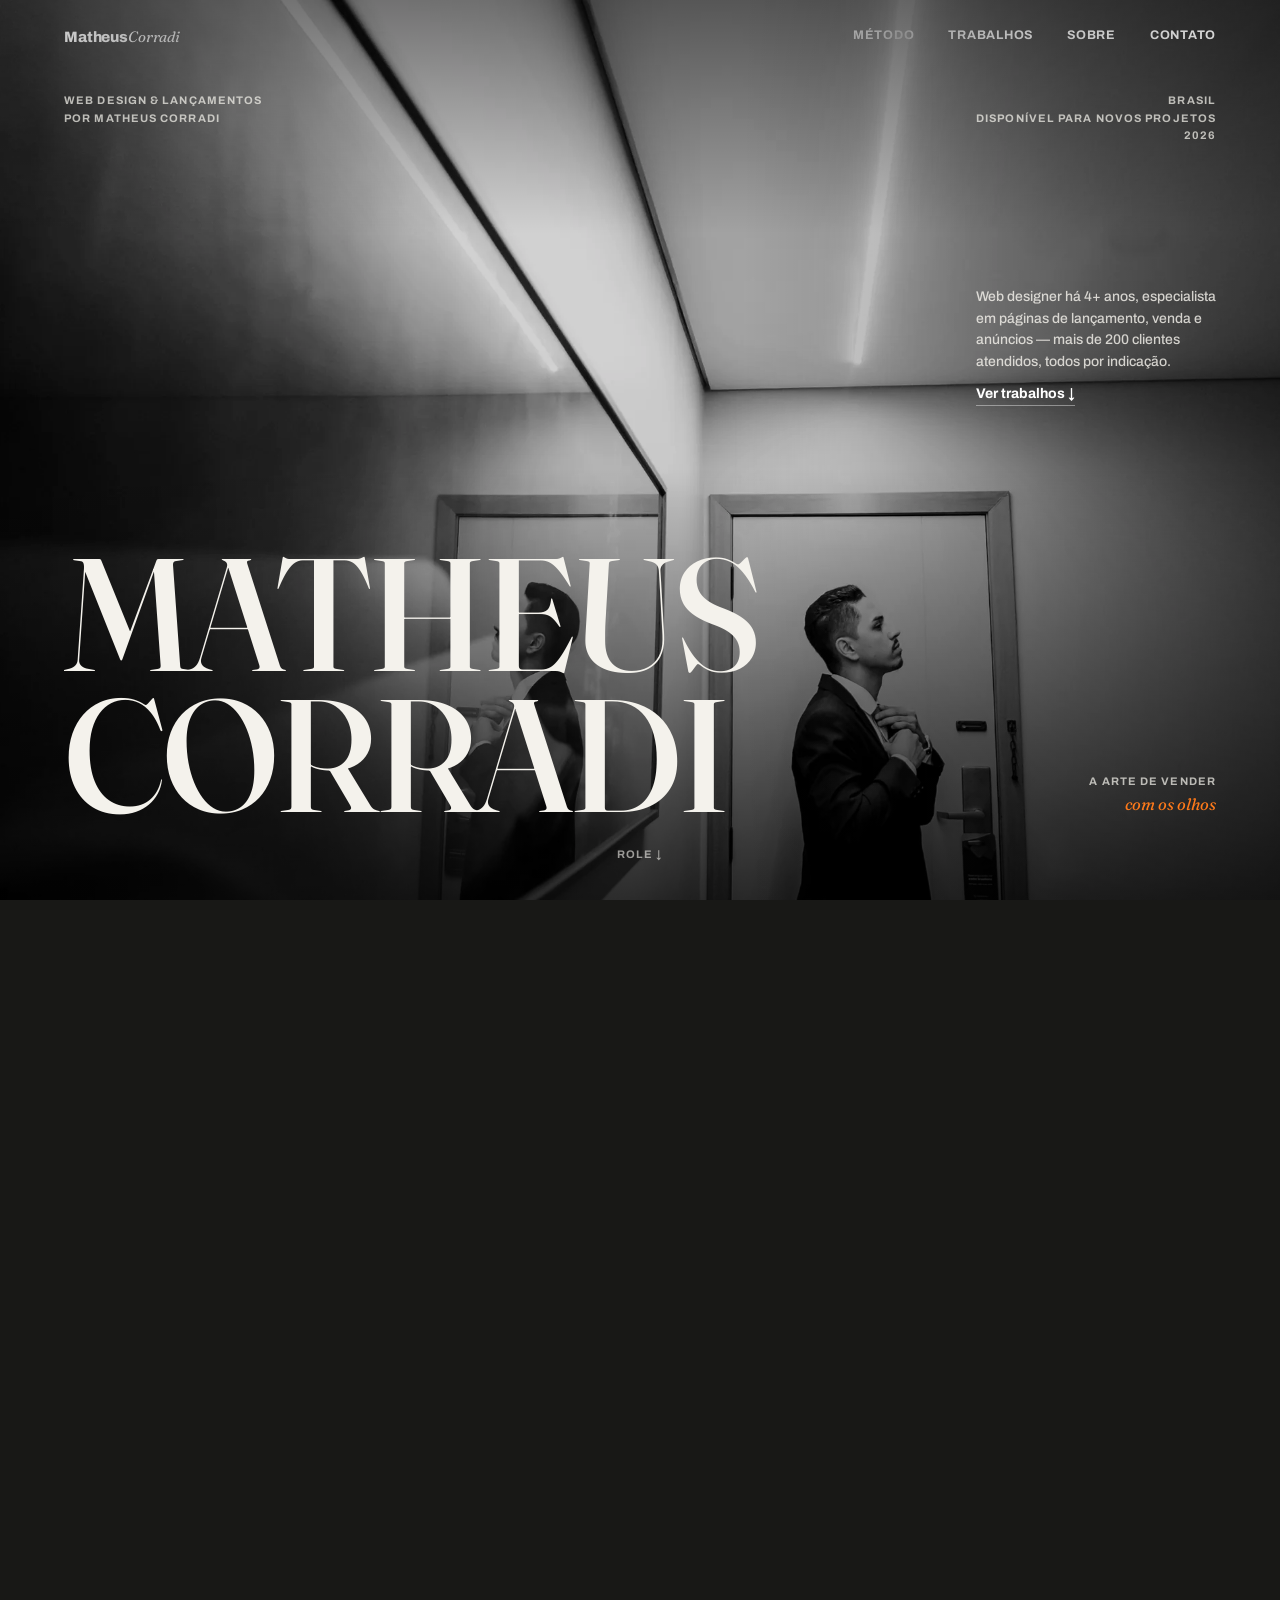
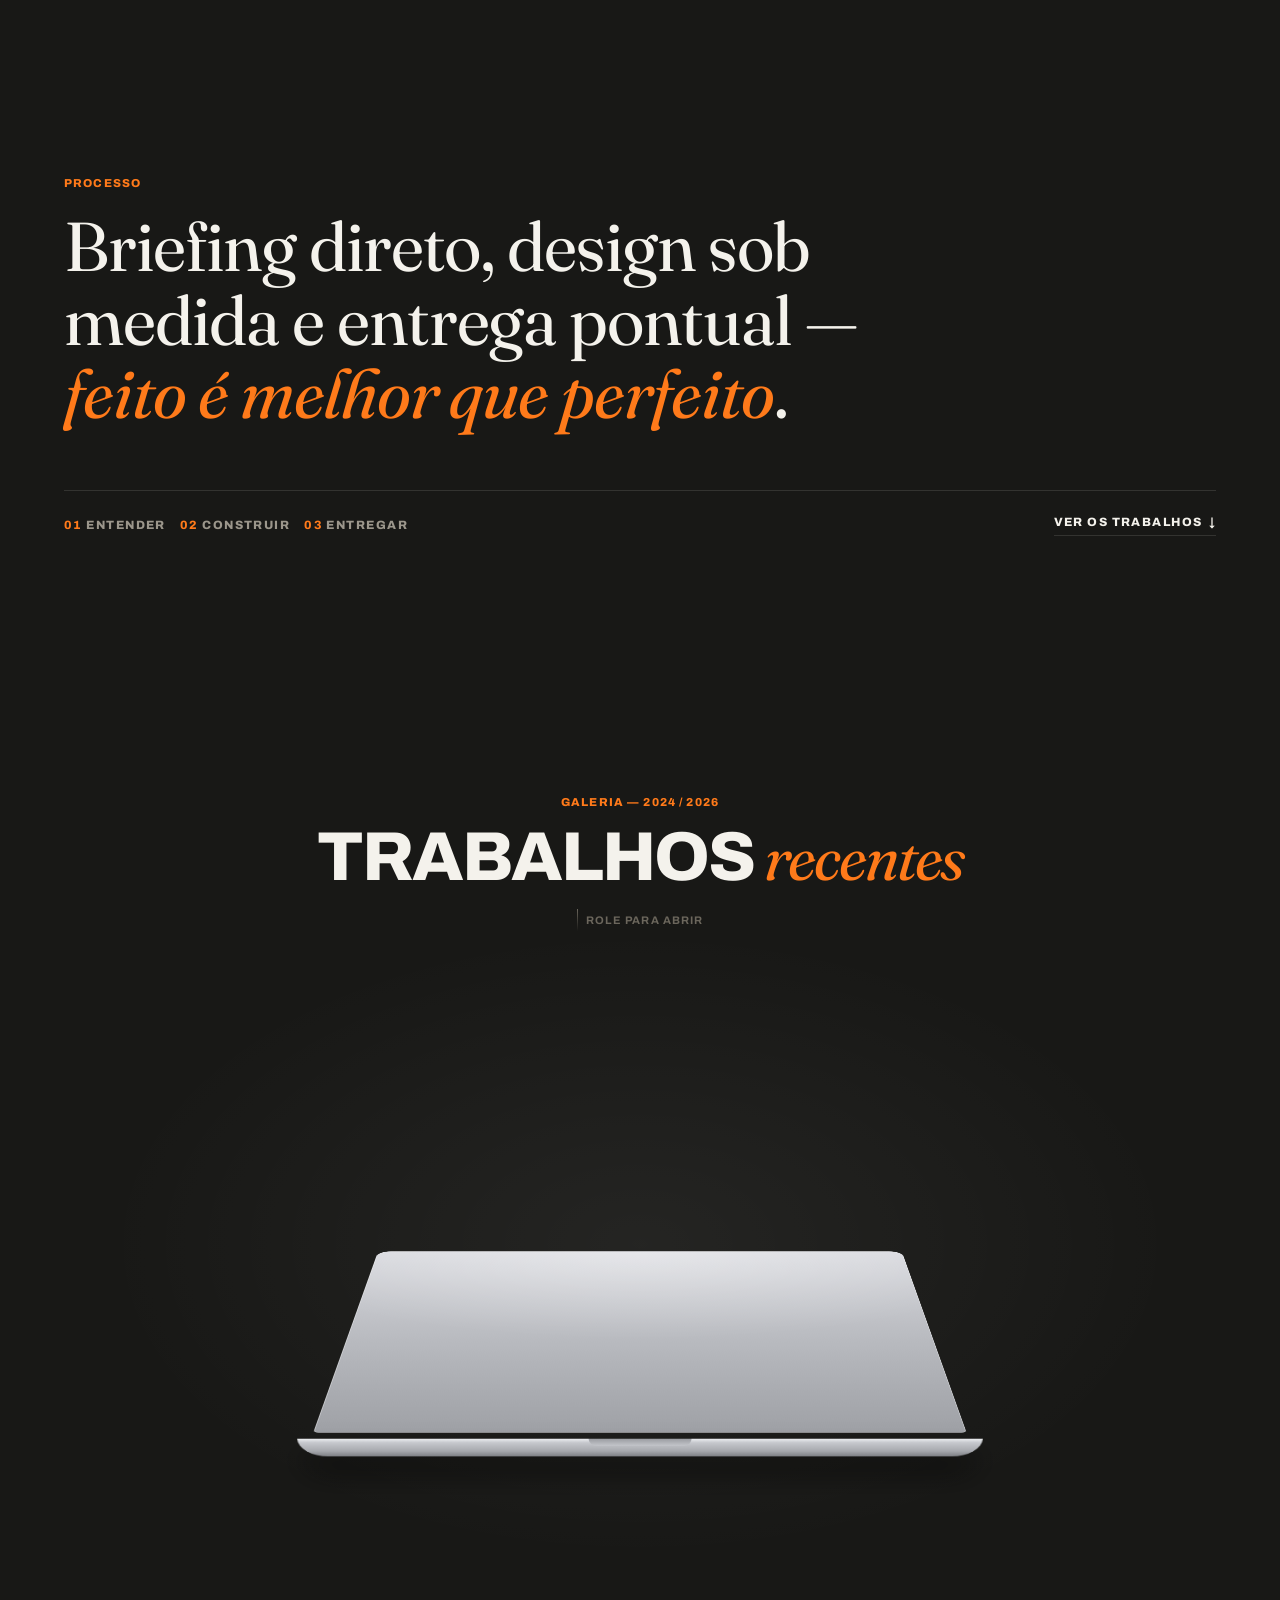
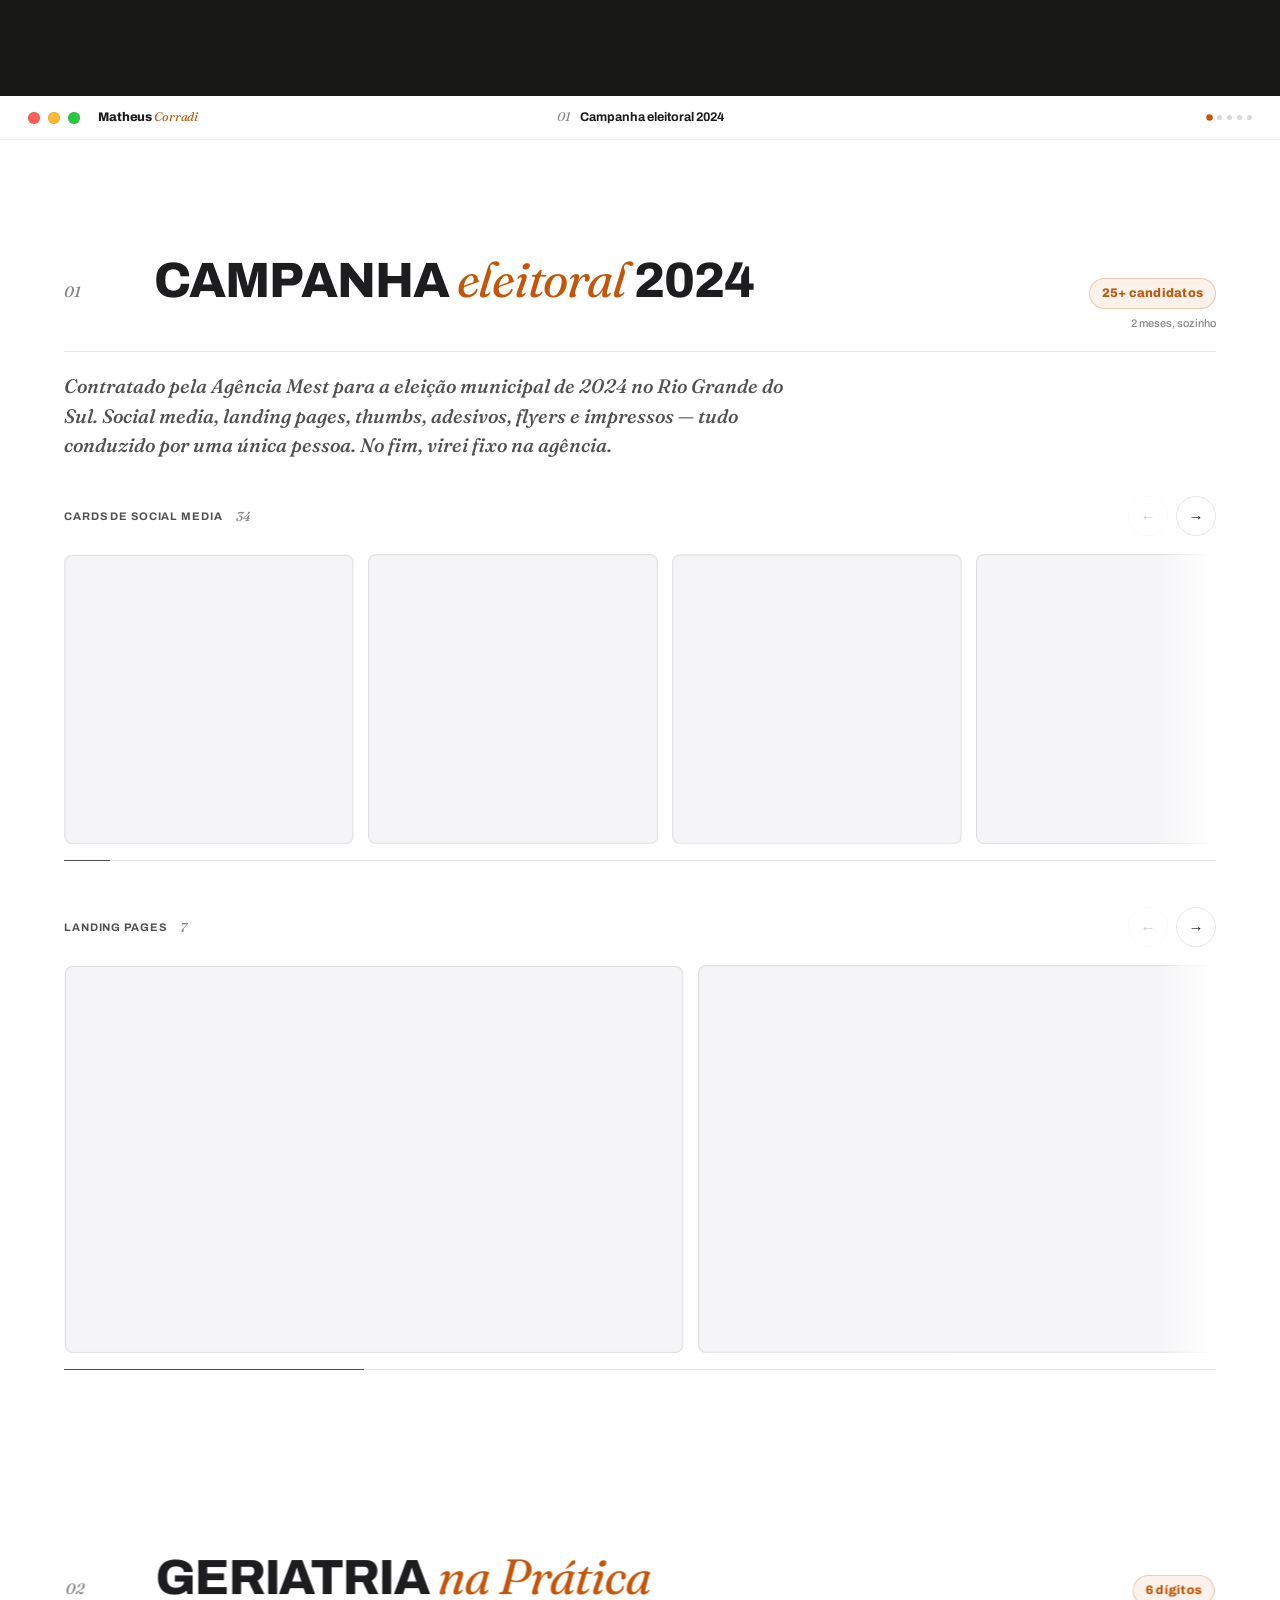
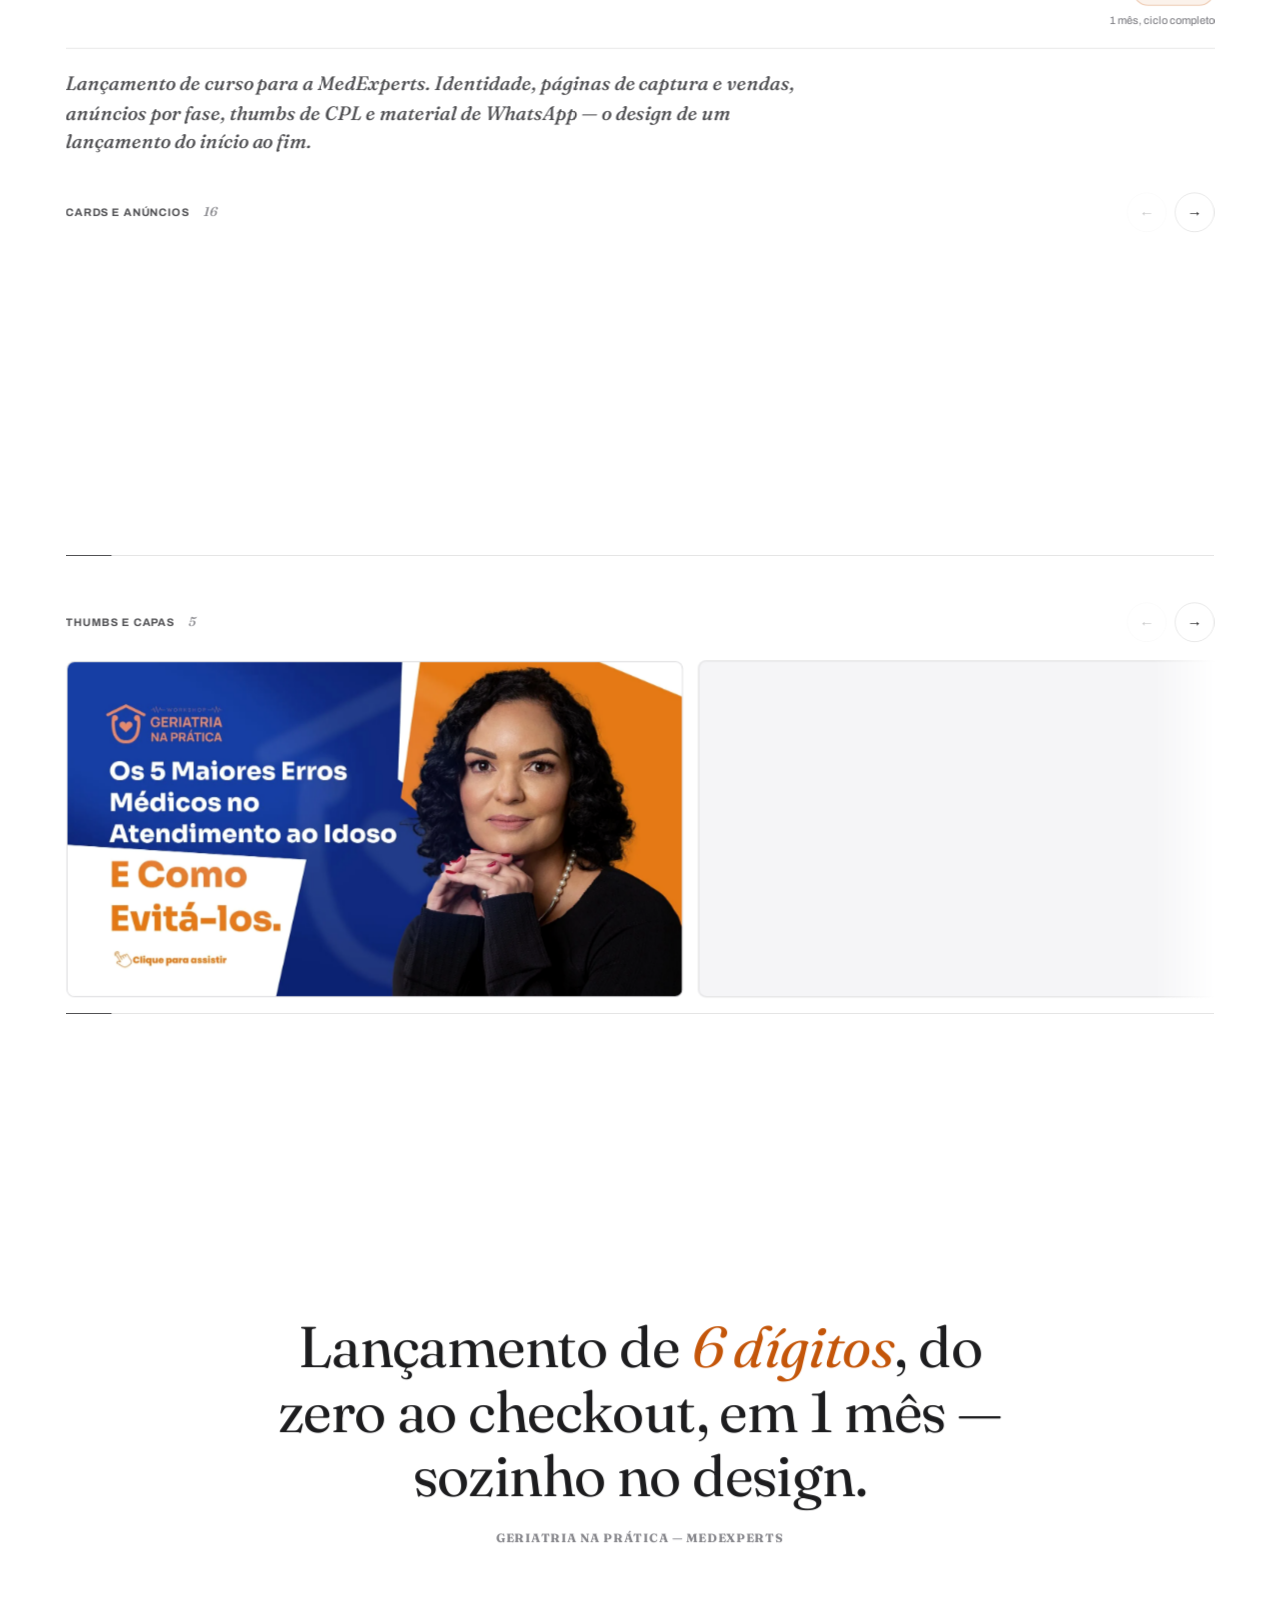
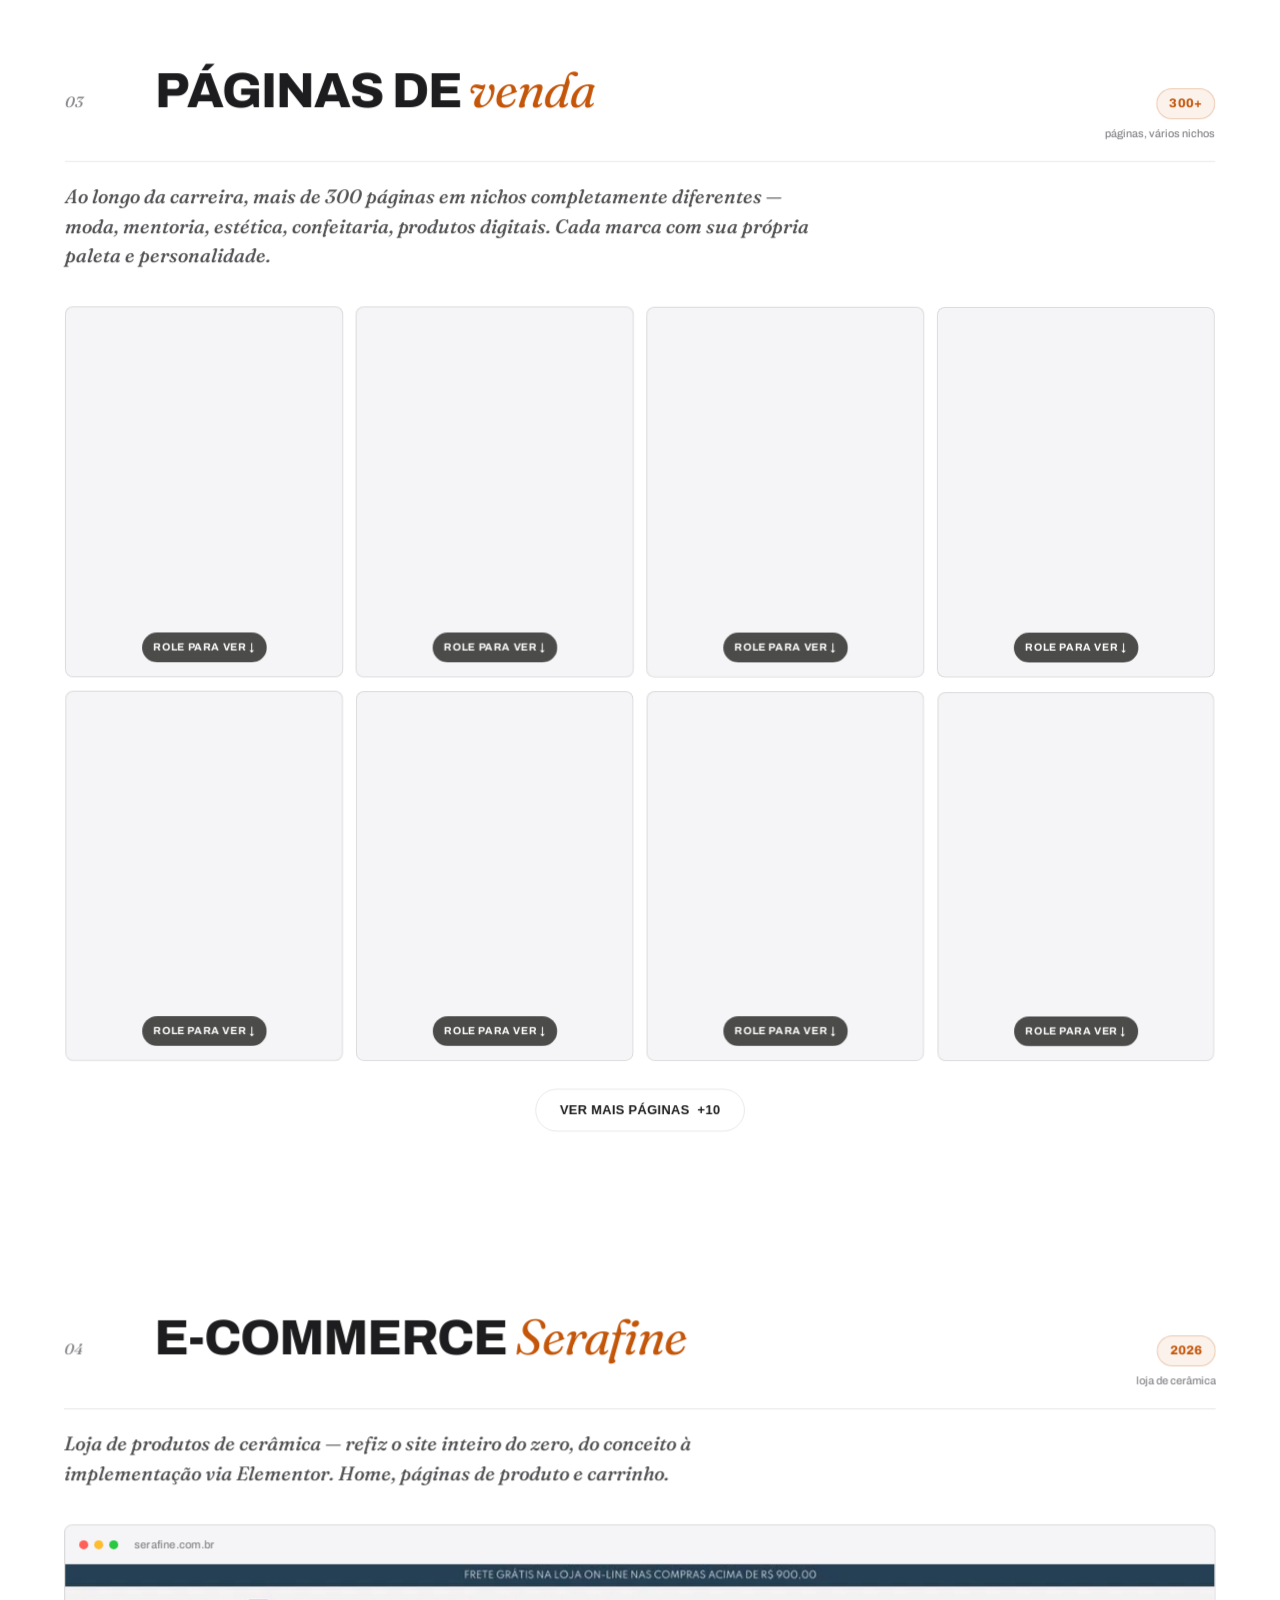
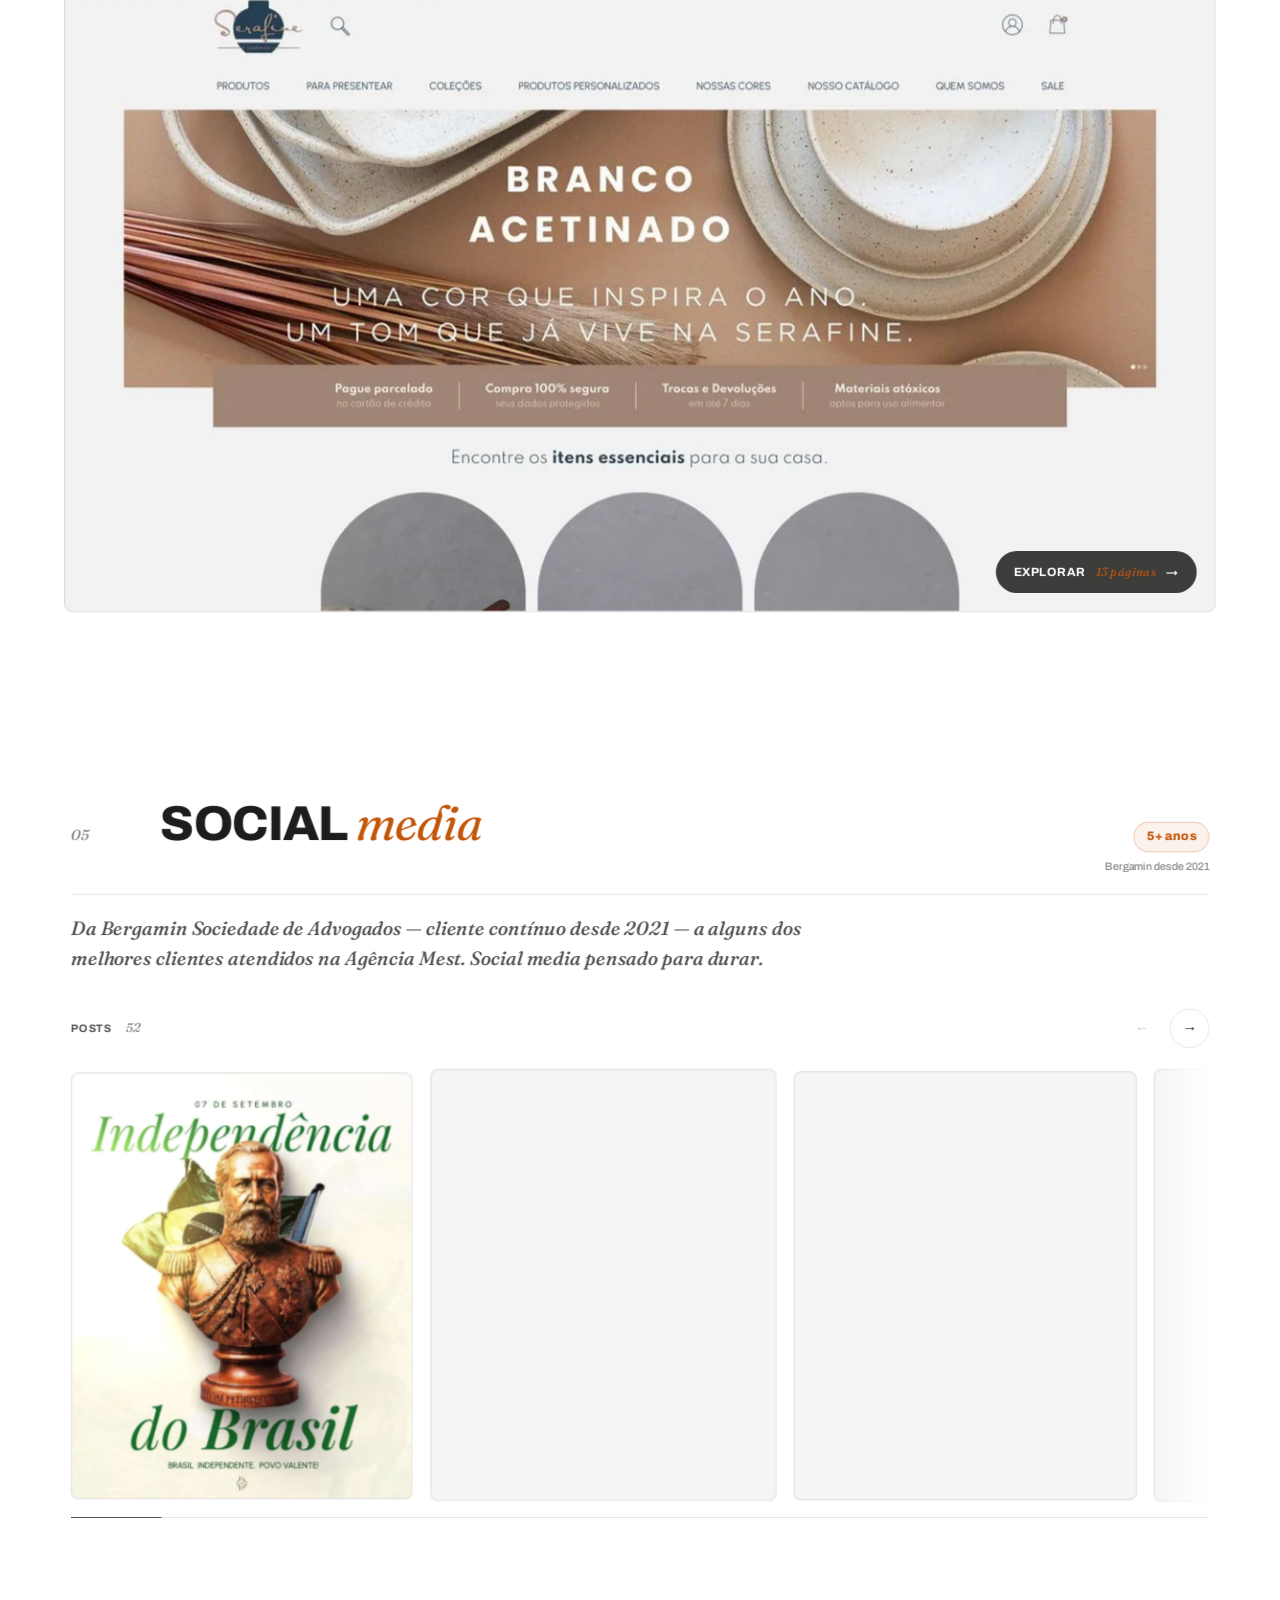
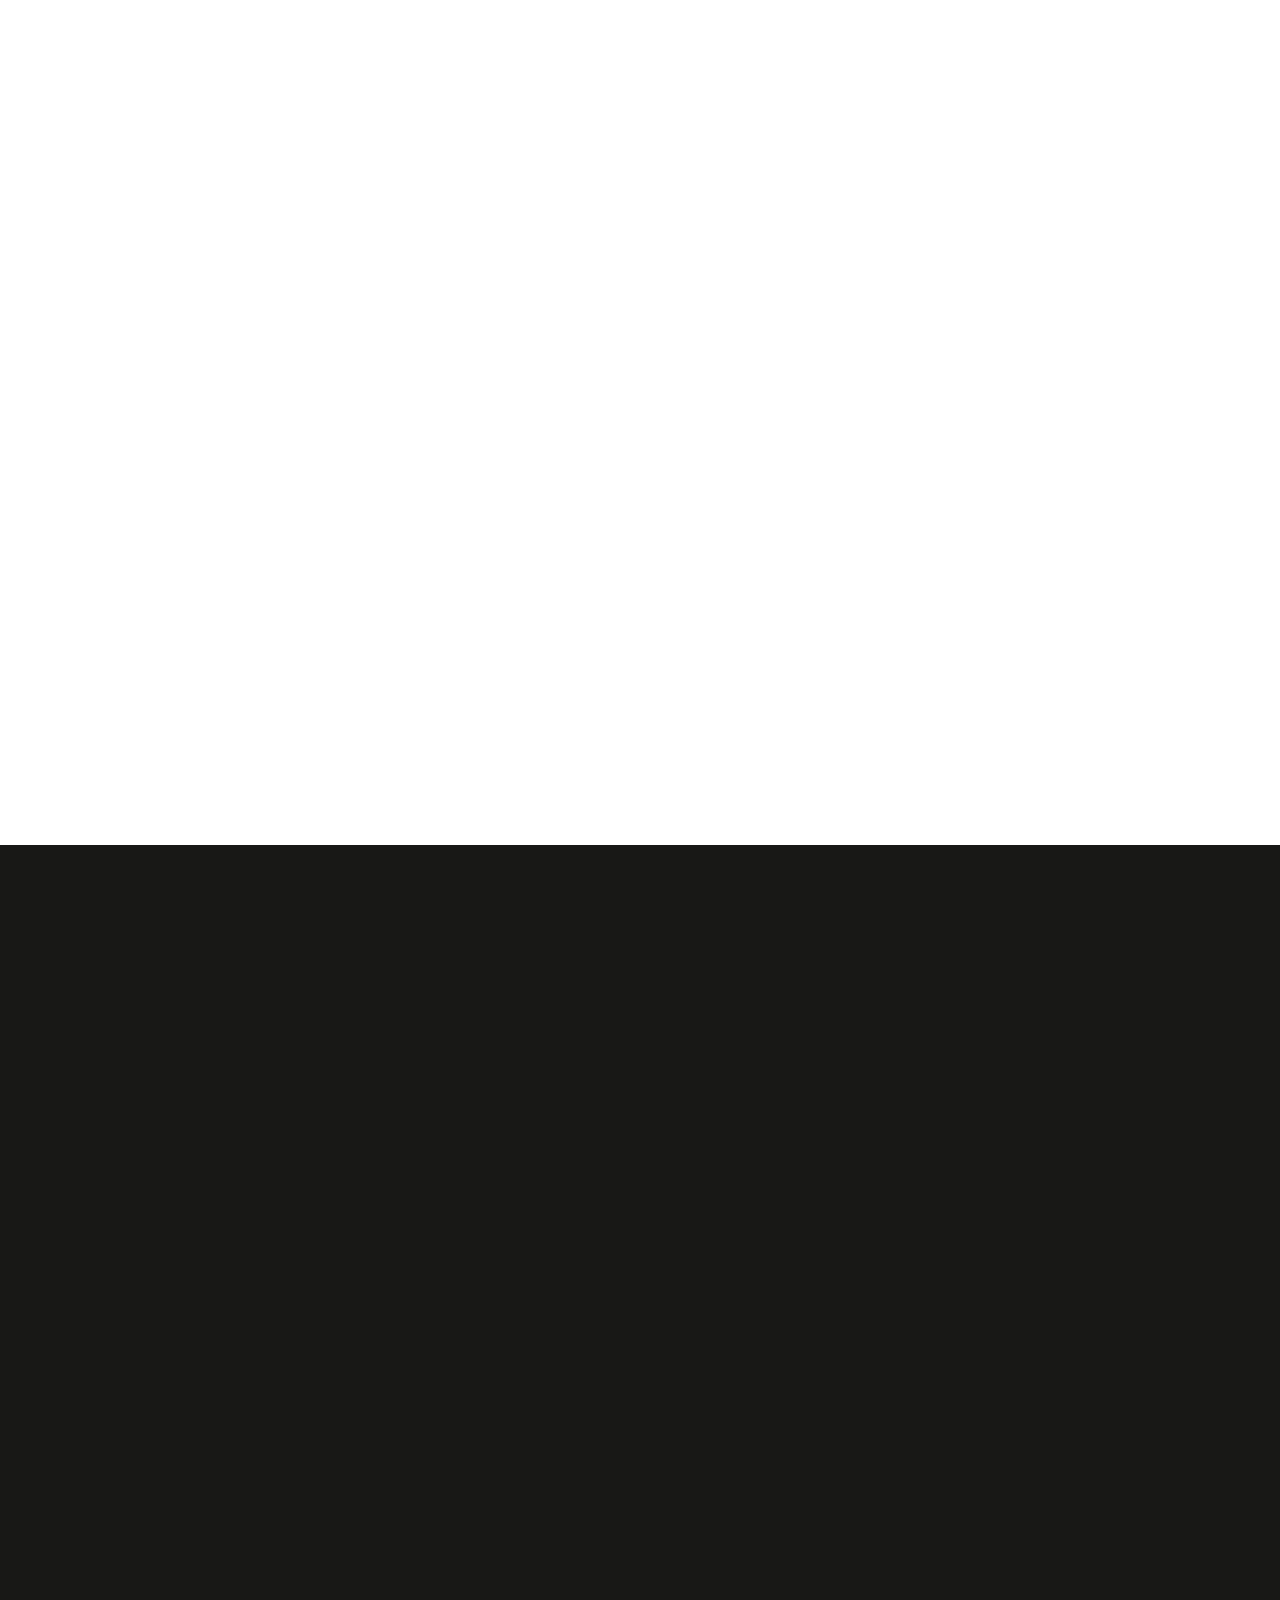
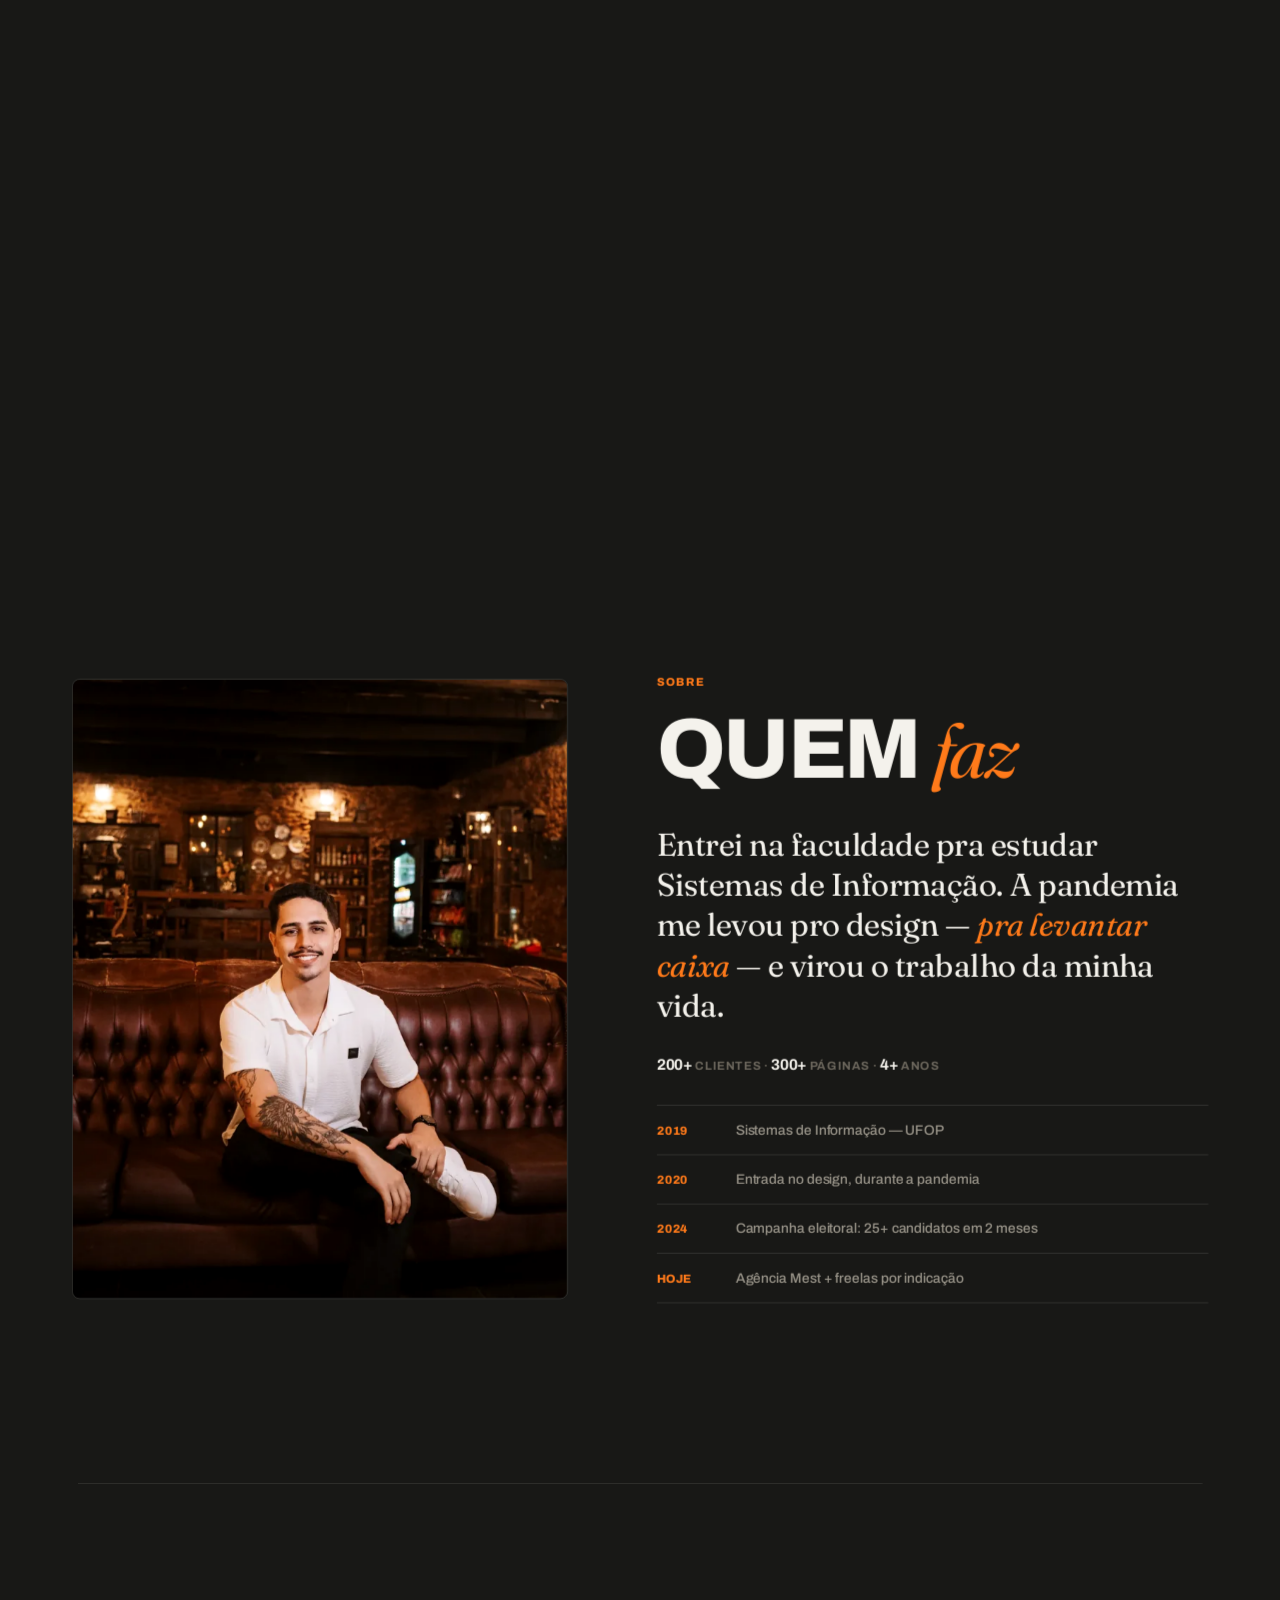
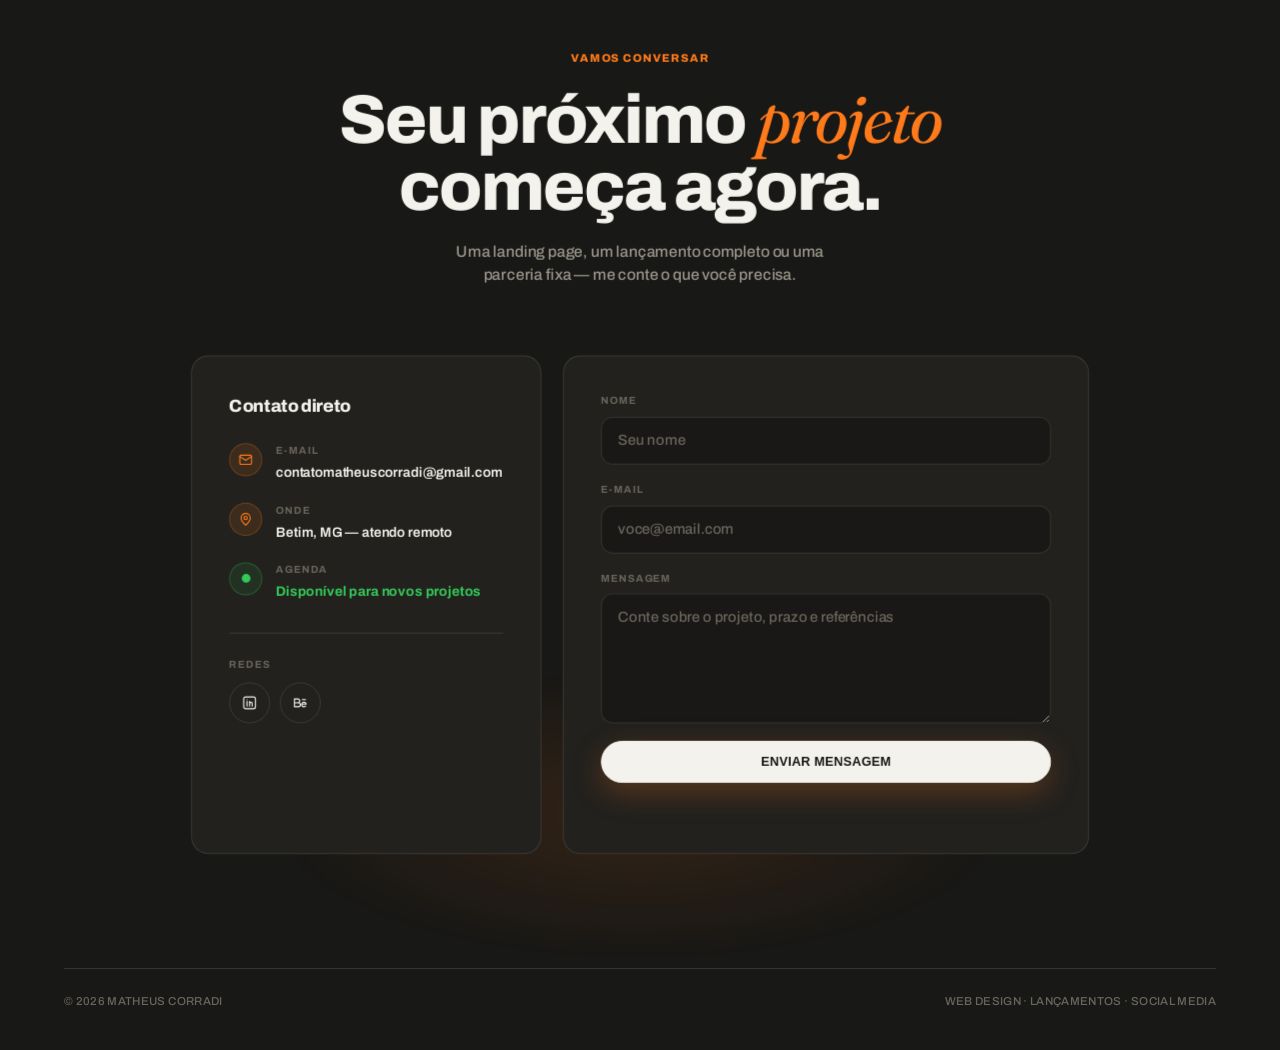
==== commit d5ee800c: "Atuali" ====
--- a/index.html
+++ b/index.html
@@ -16,6 +16,8 @@
 </head>
 <body>
 
+<div class="bg-fx" aria-hidden="true"><div class="bg-grid"></div><div class="bg-grid g2"></div><div class="bg-glow bg-glow-a"></div><div class="bg-glow bg-glow-b"></div><div class="bg-glow bg-glow-c"></div></div>
+
 <header class="nav">
   <a class="brand" href="#top">Matheus<em class="i">Corradi</em></a>
   <nav class="links">
@@ -28,120 +30,28 @@
 
 <main class="wrap" id="top">
 
-  <!-- HERO -->
-  <section class="hero">
-    <div class="hero-meta">
-      <span>Web design &amp; lançamentos<br>Por Matheus Corradi</span>
-      <span class="r">Brasil<br>Disponível para novos projetos<br>2026</span>
-    </div>
-    <h1 class="display">
-      <span class="line"><span>A arte de</span></span>
-      <span class="line"><span>vender <em class="i">com os olhos</em></span></span>
-    </h1>
-    <div class="hero-foot">
-      <div>
-        <p class="lede">Web designer há 4+ anos, especialista em páginas de lançamento, venda e anúncios — mais de 200 clientes atendidos, todos por indicação.</p>
-        <div class="btn-row">
-          <a class="btn" href="#trabalhos">Ver trabalhos</a>
-          <a class="btn ghost" href="#contato">Falar comigo</a>
-        </div>
-      </div>
-      <div class="hero-stats">
-        <div class="stat"><div class="num">200+</div><div class="lbl">Clientes</div></div>
-        <div class="stat"><div class="num">300+</div><div class="lbl">Páginas</div></div>
-        <div class="stat"><div class="num">4+</div><div class="lbl">Anos</div></div>
+  <!-- HERO: foto + nome grande; a saída é ligada ao scroll (js/hero.js) -->
+  <section class="hero bleed">
+    <div class="hero-stage">
+      <div class="hero-media"><img src="assets/img/hero/matheus-2000.webp" srcset="assets/img/hero/matheus-1100.webp 1100w, assets/img/hero/matheus-2000.webp 2000w" sizes="100vw" width="2000" height="1333" alt="Matheus Corradi" fetchpriority="high" decoding="async"></div>
+      <div class="hero-ui wrap">
+        <p class="h-top-l h-in" style="--d:.9s">Web design &amp; lançamentos<br>Por Matheus Corradi</p>
+        <p class="h-top-r h-in" style="--d:1s">Brasil<br>Disponível para novos projetos<br>2026</p>
+        <p class="h-side h-in" style="--d:1.15s">Web designer há 4+ anos, especialista em páginas de lançamento, venda e anúncios — mais de 200 clientes atendidos, todos por indicação.<br><a href="#trabalhos">Ver trabalhos ↓</a></p>
+        <h1 class="h-name hero-out"><span class="ln"><span>Matheus</span></span><span class="ln"><span>Corradi</span></span></h1>
+        <p class="h-bot-r h-in" style="--d:1.3s">A arte de vender<br><em class="i">com os olhos</em></p>
+        <a class="h-scroll h-in" style="--d:1.45s" href="#metodo">Role ↓</a>
       </div>
     </div>
   </section>
 
-  <!-- QUICK FACTS -->
-  <section class="facts reveal">
-    <div class="facts-grid">
-      <div class="fact-item">
-        <span class="fn">01 — Quem é</span>
-        <h4>Designer + base técnica</h4>
-        <p>Formado em Sistemas de Informação (UFOP), 4+ anos de design. A base em banco de dados e dev entra em cada página — não só bonita, funcional.</p>
-      </div>
-      <div class="fact-item">
-        <span class="fn">02 — Onde atua</span>
-        <h4>Betim, MG — remoto</h4>
-        <p>Atende agências de tráfego pago e clientes diretos no Brasil inteiro. Disponível para relocação.</p>
-      </div>
-      <div class="fact-item">
-        <span class="fn">03 — O que busca</span>
-        <h4>Projetos pontuais e parcerias fixas</h4>
-        <p>De uma landing page isolada a um lançamento completo — freelas por indicação e trabalho contínuo com agências.</p>
-      </div>
-    </div>
-  </section>
-
-  <!-- LOGO STRIP -->
-  <section class="logos reveal">
-    <div class="logos-label">Alguns clientes e parceiros</div>
-    <div class="logos-row">
-      <span>Agência <em class="i">Mest</em></span>
-      <span>Bergamin <em class="i">Advocacia</em></span>
-      <span>Med<em class="i">Experts</em></span>
-      <span>Serafine</span>
-      <span>Campanha <em class="i">2024</em></span>
-    </div>
-  </section>
-
-  <!-- ÍNDICE -->
-  <section class="toc reveal">
-    <div class="section-head">
-      <span class="eyebrow">Nesta página</span>
-      <h2 class="h-title">Por onde <em class="i">começar</em></h2>
-    </div>
-    <div class="toc-list">
-      <a class="toc-item" href="#metodo">
-        <span class="tn">01</span>
-        <span class="tt">Método</span>
-        <span class="td">Como o trabalho é conduzido, fase a fase</span>
-      </a>
-      <a class="toc-item" href="#trabalhos">
-        <span class="tn">02</span>
-        <span class="tt">Trabalhos</span>
-        <span class="td">5 cases — campanha, lançamento, páginas, e-commerce, social</span>
-      </a>
-      <a class="toc-item" href="#sobre">
-        <span class="tn">03</span>
-        <span class="tt">Sobre</span>
-        <span class="td">Trajetória, processo e diferenciais</span>
-      </a>
-      <a class="toc-item" href="#contato">
-        <span class="tn">04</span>
-        <span class="tt">Contato</span>
-        <span class="td">E-mail direto</span>
-      </a>
-    </div>
-  </section>
-
-  <!-- MÉTODO -->
-  <section class="section" id="metodo">
-    <div class="section-head reveal">
-      <span class="eyebrow">Processo</span>
-      <h2 class="h-title">Método <em class="i">de trabalho</em></h2>
-    </div>
-    <div class="method-steps reveal">
-      <div class="method-step">
-        <span class="mn">Fase 01</span>
-        <h4>Entender o pedido</h4>
-        <p>Briefing direto com o cliente — nicho, prazo, referências. Organização por prioridade, método kanban, sem burocracia.</p>
-        <div class="method-tools"><span>Briefing</span><span>Kanban</span></div>
-      </div>
-      <div class="method-step">
-        <span class="mn">Fase 02</span>
-        <h4>Design e construção</h4>
-        <p>Identidade e wireframe no Figma, peças no Photoshop, implementação em WordPress/Elementor com CSS e JS sob medida quando o tema exige.</p>
-        <div class="method-tools"><span>Figma</span><span>Photoshop</span><span>WordPress</span><span>Elementor</span><span>CSS/JS</span></div>
-      </div>
-      <div class="method-step">
-        <span class="mn">Fase 03</span>
-        <h4>Entrega e ajuste</h4>
-        <p>Entrega pontual — <em class="i">feito é melhor que perfeito</em>. Ajustes rápidos com base no desempenho dos anúncios (Meta Ads, Google Ads) quando aplicável.</p>
-        <div class="method-tools"><span>Meta Ads</span><span>Google Ads</span><span>Revisão</span></div>
-      </div>
+  <!-- MÉTODO: gancho curto pros trabalhos -->
+  <section class="hook reveal" id="metodo">
+    <span class="eyebrow">Processo</span>
+    <p class="hook-text">Briefing direto, design sob medida e entrega pontual — <em class="i">feito é melhor que perfeito</em>.</p>
+    <div class="hook-foot">
+      <p class="hook-steps"><span><i>01</i> Entender</span><span><i>02</i> Construir</span><span><i>03</i> Entregar</span></p>
+      <a class="hook-cta" href="#trabalhos">Ver os trabalhos<span>↓</span></a>
     </div>
   </section>
 
@@ -462,45 +372,55 @@
     </div>
   </section>
 
-  <!-- SOBRE -->
+  <!-- SOBRE: foto + texto curto -->
   <section class="section about" id="sobre">
-    <div class="section-head reveal">
-      <span class="eyebrow">Sobre</span>
-      <h2 class="h-title">Quem <em class="i">faz</em></h2>
-    </div>
     <div class="about-grid reveal">
-      <div>
+      <figure class="about-photo"><img src="assets/img/sobre/matheus-1200.webp" srcset="assets/img/sobre/matheus-700.webp 700w, assets/img/sobre/matheus-1200.webp 1200w" sizes="(max-width: 860px) 100vw, 45vw" width="1200" height="1500" alt="Matheus Corradi" loading="lazy" decoding="async"></figure>
+      <div class="about-copy">
+        <span class="eyebrow">Sobre</span>
+        <h2 class="h-title">Quem <em class="i">faz</em></h2>
         <p class="lede">Entrei na faculdade pra estudar Sistemas de Informação. A pandemia me levou pro design — <em class="i">pra levantar caixa</em> — e virou o trabalho da minha vida.</p>
-        <p class="body-copy">Hoje atendo agências de tráfego pago e clientes diretos que precisam de algo pontual e bem feito. Minha base técnica (banco de dados, front e back-end) entra na forma como penso cada página: não só bonita, mas completa.</p>
-        <p class="body-copy">Trabalho com organização simples — agenda por prioridade, método kanban — e um princípio que carrego desde o começo: <strong>feito é melhor que perfeito.</strong> O cliente quase sempre precisa de algo funcional, entregue com pontualidade, não de um exercício de perfeccionismo.</p>
-        <div class="pill-row">
-          <span class="pill">Web design</span>
-          <span class="pill">Páginas de lançamento</span>
-          <span class="pill">Meta Ads · Google Ads</span>
-          <span class="pill">Social media</span>
-          <span class="pill">Identidade visual</span>
-        </div>
-      </div>
-      <div class="timeline">
-        <div class="tl-item"><span class="yr">2019</span><div><h4>Sistemas de Informação — UFOP</h4><p>Começo da formação técnica em programação, banco de dados e desenvolvimento web.</p></div></div>
-        <div class="tl-item"><span class="yr">2020</span><div><h4>Entrada no design</h4><p>Durante a pandemia, os primeiros clientes — o que viraria 200+ atendimentos.</p></div></div>
-        <div class="tl-item"><span class="yr">2024</span><div><h4>Campanha eleitoral</h4><p>25+ candidatos, sozinho, em 2 meses. Entrada na Agência Mest.</p></div></div>
-        <div class="tl-item"><span class="yr">Hoje</span><div><h4>Agência Mest</h4><p>Web design para tráfego pago, com freelas por indicação em paralelo.</p></div></div>
+        <p class="about-stats"><b>200+</b> clientes · <b>300+</b> páginas · <b>4+</b> anos</p>
+        <ul class="timeline">
+          <li><span class="yr">2019</span><span>Sistemas de Informação — UFOP</span></li>
+          <li><span class="yr">2020</span><span>Entrada no design, durante a pandemia</span></li>
+          <li><span class="yr">2024</span><span>Campanha eleitoral: 25+ candidatos em 2 meses</span></li>
+          <li><span class="yr">Hoje</span><span>Agência Mest + freelas por indicação</span></li>
+        </ul>
       </div>
     </div>
   </section>
 
-  <!-- CONTATO -->
+  <!-- CONTATO: detalhes + formulário (js/contact.js) -->
   <section class="contact reveal" id="contato">
-    <span class="eyebrow">Vamos conversar</span>
-    <h2>Seu próximo <em class="i">projeto</em> começa agora.</h2>
-    <div class="contact-row">
-      <a class="contact-email" href="mailto:contatomatheuscorradi@gmail.com">contatomatheuscorradi@gmail.com</a>
-      <div class="btn-row" style="margin-top:0;">
-        <a class="btn" href="mailto:contatomatheuscorradi@gmail.com">Enviar e-mail</a>
-        <!-- CV escondido até existir o PDF (assets/docs/cv-matheus-corradi.pdf):
-        <a class="btn ghost" href="assets/docs/cv-matheus-corradi.pdf" download>Baixar CV</a> -->
-      </div>
+    <div class="contact-head">
+      <span class="eyebrow">Vamos conversar</span>
+      <h2>Seu próximo <em class="i">projeto</em> começa agora.</h2>
+      <p>Uma landing page, um lançamento completo ou uma parceria fixa — me conte o que você precisa.</p>
+    </div>
+    <div class="contact-grid">
+      <div class="c-card c-info">
+        <h3>Contato direto</h3>
+        <ul>
+          <li><span class="c-ico"><svg viewBox="0 0 24 24"><rect x="3" y="5" width="18" height="14" rx="2"/><path d="m3 7 9 6 9-6"/></svg></span><div><small>E-mail</small><a href="mailto:contatomatheuscorradi@gmail.com">contatomatheuscorradi@gmail.com</a></div></li>
+          <li><span class="c-ico"><svg viewBox="0 0 24 24"><path d="M12 21s-7-6.2-7-11a7 7 0 0 1 14 0c0 4.8-7 11-7 11z"/><circle cx="12" cy="10" r="2.5"/></svg></span><div><small>Onde</small>Betim, MG — atendo remoto</div></li>
+          <li><span class="c-ico c-live"><i></i></span><div><small>Agenda</small><span class="c-open">Disponível para novos projetos</span></div></li>
+        </ul>
+        <div class="c-social">
+          <small>Redes</small>
+          <div>
+            <a href="https://linkedin.com/in/matheus-corradi" target="_blank" rel="noopener" aria-label="LinkedIn"><svg viewBox="0 0 24 24"><rect x="3" y="3" width="18" height="18" rx="3"/><path d="M8 10v7M8 7v.01M12 17v-4a2 2 0 0 1 4 0v4M12 10v7"/></svg></a>
+            <a href="https://behance.net/matheuscorradi" target="_blank" rel="noopener" aria-label="Behance"><svg viewBox="0 0 24 24"><path d="M3 6h5a3 3 0 0 1 0 6H3zM3 12h6a3 3 0 0 1 0 6H3zM14 14h7a3.5 3.5 0 1 0-1 3M15 7h5"/></svg></a>
+          </div>
+        </div>
+      </div>
+      <form class="c-card c-form" id="contactForm" novalidate>
+        <label>Nome<input name="nome" required autocomplete="name" placeholder="Seu nome"></label>
+        <label>E-mail<input name="email" type="email" required autocomplete="email" placeholder="voce@email.com"></label>
+        <label>Mensagem<textarea name="mensagem" rows="5" required placeholder="Conte sobre o projeto, prazo e referências"></textarea></label>
+        <button class="btn c-send" type="submit">Enviar mensagem</button>
+        <p class="c-note" aria-live="polite"></p>
+      </form>
     </div>
   </section>
 
--- a/css/base.css
+++ b/css/base.css
@@ -27,15 +27,46 @@
 
 * { box-sizing: border-box; }
 html { scroll-behavior: smooth; }
+html { background: var(--paper); }
 body {
   margin: 0;
-  background: var(--paper);
   color: var(--ink);
   font: 500 16px/1.5 "Archivo", system-ui, sans-serif;
   -webkit-font-smoothing: antialiased;
   overflow-x: hidden;
 }
 ::selection { background: var(--accent); color: #0a0a08; }
+
+/* ---------- Fundo animado sutil: grid de pontos + glows derivando ---------- */
+.bg-fx { position: fixed; inset: 0; z-index: -1; overflow: hidden; pointer-events: none; background: var(--paper); }
+.bg-grid {
+  position: absolute; inset: -10%;
+  background-image: radial-gradient(circle, var(--accent) 1.4px, transparent 1.8px);
+  background-size: 46px 46px;
+  opacity: .1;
+  animation: bgTwinkle 6s ease-in-out infinite;
+}
+.bg-grid.g2 {
+  background-size: 46px 46px;
+  background-position: 23px 23px;
+  animation: bgTwinkle 6s ease-in-out infinite reverse;
+  animation-delay: 1.5s;
+}
+.bg-glow {
+  position: absolute; width: 46vmax; height: 46vmax; border-radius: 50%;
+  background: radial-gradient(circle, var(--accent) 0%, transparent 70%);
+  filter: blur(90px);
+  opacity: .12;
+  mix-blend-mode: screen;
+}
+.bg-glow-a { top: -14%; left: -10%; animation: bgDriftA 28s ease-in-out infinite; }
+.bg-glow-b { bottom: -18%; right: -12%; animation: bgDriftB 34s ease-in-out infinite; }
+.bg-glow-c { top: 36%; left: 56%; width: 30vmax; height: 30vmax; animation: bgDriftC 24s ease-in-out infinite; }
+@keyframes bgTwinkle { 0%, 100% { opacity: .05; } 50% { opacity: .16; } }
+@keyframes bgDriftA { 0%, 100% { transform: translate(0,0) scale(1); } 50% { transform: translate(5vw, 4vh) scale(1.12); } }
+@keyframes bgDriftB { 0%, 100% { transform: translate(0,0) scale(1); } 50% { transform: translate(-4vw, -6vh) scale(1.08); } }
+@keyframes bgDriftC { 0%, 100% { transform: translate(0,0) scale(1); opacity: .08; } 50% { transform: translate(-3vw, 5vh) scale(1.1); opacity: .15; } }
+@media (prefers-reduced-motion: reduce) { .bg-grid, .bg-glow { animation: none; } }
 
 em.i { font-family: "Fraunces", Georgia, serif; font-style: italic; font-weight: 400; color: inherit; }
 
@@ -75,5 +106,5 @@
 @media (prefers-reduced-motion: reduce) {
   * { animation-duration: .01ms !important; animation-iteration-count: 1 !important; transition-duration: .15s !important; }
   .gi, .reveal { transform: none !important; }
-  h1.display .line span { transform: translateY(0) !important; }
+  .h-name .ln > span, .h-in, .hero-media img { transform: none !important; opacity: 1 !important; }
 }
--- a/css/layout.css
+++ b/css/layout.css
@@ -1,4 +1,4 @@
-/* Layout: nav, hero, fatos, clientes, índice, método, citação, sobre, contato e rodapé */
+/* Layout: nav, hero, clientes, método, citação, sobre, contato e rodapé */
 
 /* ---------- NAV ---------- */
 header.nav {
@@ -49,139 +49,80 @@
 nav.links a:hover::after { transform: scaleX(1); }
 @media (max-width: 640px) { nav.links { display: none; } }
 
-/* ---------- HERO ---------- */
-.hero {
-  min-height: 100vh;
-  display: flex;
-  flex-direction: column;
-  justify-content: center;
-  padding-top: 90px;
-  position: relative;
-}
-.hero-meta {
-  display: flex;
-  justify-content: space-between;
-  align-items: flex-start;
-  font-size: 11.5px;
-  font-weight: 700;
-  letter-spacing: 0.08em;
-  text-transform: uppercase;
-  color: var(--ink-dim);
-  margin-bottom: clamp(40px, 8vw, 90px);
-  opacity: 0;
-  animation: fadein .9s var(--ease) .2s forwards;
-}
-.hero-meta .r { text-align: right; max-width: 220px; line-height: 1.5; }
-
-h1.display {
-  font-weight: 800;
-  font-size: clamp(3.2rem, 11vw, 9.5rem);
-  line-height: 0.86;
-  letter-spacing: -0.03em;
-  margin: 0 0 clamp(36px, 6vw, 64px);
-  text-transform: uppercase;
-}
-h1.display .line { display: block; overflow: hidden; }
-h1.display .line span {
-  display: block;
-  transform: translateY(110%);
-  animation: riseType .9s var(--ease) forwards;
-}
-h1.display .line:nth-child(1) span { animation-delay: .1s; }
-h1.display .line:nth-child(2) span { animation-delay: .22s; }
-h1.display em.i {
-  text-transform: none;
-  font-weight: 400;
-  font-size: 0.92em;
-  color: var(--accent);
-}
-@keyframes riseType { to { transform: translateY(0); } }
-@keyframes fadein { to { opacity: 1; } }
-
-.hero-foot {
-  display: grid;
-  grid-template-columns: 1.3fr 1fr;
-  gap: 40px;
-  align-items: end;
-  border-top: 1px solid var(--line);
-  padding-top: 28px;
-  opacity: 0;
-  animation: fadein .9s var(--ease) .5s forwards;
-}
-@media (max-width: 760px) { .hero-foot { grid-template-columns: 1fr; gap: 24px; } }
-.hero-foot .lede {
-  font-family: "Fraunces", serif;
-  font-weight: 400;
-  font-style: italic;
-  font-size: clamp(1.1rem, 2.1vw, 1.5rem);
-  line-height: 1.4;
-  color: var(--ink-soft);
-  max-width: 34ch;
-}
-.hero-stats { display: flex; gap: clamp(24px, 4vw, 44px); justify-content: flex-start; }
-@media (max-width: 760px) { .hero-stats { flex-wrap: wrap; } }
-.stat .num {
-  font-family: "Archivo", sans-serif;
-  font-weight: 800;
-  font-size: clamp(1.5rem, 3vw, 2.1rem);
-  letter-spacing: -0.02em;
-}
-.stat .lbl { font-size: 11px; color: var(--ink-dim); margin-top: 2px; text-transform: uppercase; letter-spacing: 0.04em; }
-
-/* ---------- QUICK FACTS ---------- */
-.facts { padding: clamp(50px, 7vw, 80px) 0; border-top: 1px solid var(--line); border-bottom: 1px solid var(--line); }
-.facts-grid { display: grid; grid-template-columns: repeat(3, 1fr); gap: clamp(24px, 4vw, 50px); }
-@media (max-width: 760px) { .facts-grid { grid-template-columns: 1fr; gap: 30px; } }
-.fact-item { position: relative; padding-left: 18px; border-left: 1px solid var(--line); }
-.fact-item .fn { font-family: "Fraunces", serif; font-style: italic; font-size: 13px; color: var(--accent); display: block; margin-bottom: 10px; }
-.fact-item h4 { margin: 0 0 8px; font-size: clamp(1.1rem, 1.8vw, 1.4rem); font-weight: 800; text-transform: uppercase; letter-spacing: -0.01em; }
-.fact-item p { margin: 0; font-size: 13.5px; color: var(--ink-dim); line-height: 1.5; max-width: 32ch; }
-
-/* ---------- LOGO STRIP ---------- */
-.logos { padding: clamp(36px, 5vw, 56px) 0; border-bottom: 1px solid var(--line); overflow: hidden; }
-.logos-label { font-size: 11px; font-weight: 700; letter-spacing: 0.08em; text-transform: uppercase; color: var(--ink-dim); margin-bottom: 20px; }
-.logos-row { display: flex; flex-wrap: wrap; gap: clamp(20px, 4vw, 48px); align-items: baseline; }
-.logos-row span { font-family: "Archivo", sans-serif; font-weight: 800; font-size: clamp(0.95rem, 2vw, 1.3rem); text-transform: uppercase; letter-spacing: -0.01em; color: var(--ink-soft); white-space: nowrap; }
-.logos-row span em.i { color: var(--ink-soft); }
-
-/* ---------- TOC / ÍNDICE ---------- */
-.toc { padding: clamp(60px, 9vw, 100px) 0; }
-.toc-list { display: flex; flex-direction: column; }
-.toc-item {
-  display: flex;
-  align-items: baseline;
-  gap: clamp(16px, 3vw, 32px);
-  padding: clamp(18px, 2.6vw, 26px) 0;
-  border-bottom: 1px solid var(--line);
-  text-decoration: none;
-  color: var(--ink);
-}
-.toc-item:first-child { border-top: 1px solid var(--line); }
-.toc-item .tn { font-family: "Fraunces", serif; font-style: italic; font-size: 14px; color: var(--ink-dim); width: 34px; flex-shrink: 0; }
-.toc-item .tt { font-weight: 800; font-size: clamp(1.2rem, 3vw, 1.9rem); text-transform: uppercase; letter-spacing: -0.015em; flex: 1; transition: color .3s var(--ease), transform .3s var(--ease); }
-.toc-item .td { font-size: 12.5px; color: var(--ink-dim); max-width: 26ch; text-align: right; display: none; }
-@media (min-width: 640px) { .toc-item .td { display: block; } }
-.toc-item:hover .tt { color: var(--accent); transform: translateX(6px); }
-
-/* ---------- MÉTODO ---------- */
-.method-steps { display: grid; grid-template-columns: repeat(3, 1fr); gap: clamp(28px, 4vw, 48px); }
-@media (max-width: 860px) { .method-steps { grid-template-columns: 1fr; } }
-.method-step { border-top: 2px solid var(--line); padding-top: 22px; }
-.method-step .mn { font-family: "Archivo", sans-serif; font-weight: 800; font-size: 13px; color: var(--accent); letter-spacing: 0.04em; }
-.method-step h4 { font-size: clamp(1.15rem, 2vw, 1.5rem); font-weight: 800; text-transform: uppercase; margin: 10px 0 10px; letter-spacing: -0.01em; }
-.method-step p { font-size: 13.5px; color: var(--ink-dim); line-height: 1.55; margin: 0 0 16px; max-width: 34ch; }
-.method-tools { display: flex; flex-wrap: wrap; gap: 8px; }
-.method-tools span {
-  font-size: 10.5px;
-  font-weight: 700;
-  text-transform: uppercase;
-  letter-spacing: 0.03em;
-  padding: 6px 12px;
-  border-radius: 999px;
-  border: 1px solid var(--accent-chip-line);
-  background: var(--accent-chip-bg);
-  color: var(--accent);
-}
+/* ---------- HERO: foto P&B + nome grande; entrada animada e saída ligada ao scroll ---------- */
+.hero { position: relative; height: 175vh; }
+.hero-stage { position: sticky; top: 0; height: 100vh; height: 100svh; overflow: hidden; background: #000; }
+.hero-media {
+  position: absolute; inset: 0;
+  clip-path: inset(var(--ct, 0%) var(--cx, 0%) var(--cb, 0%) round var(--cr, 0px));
+}
+.hero-media img {
+  width: 100%; height: 100%; object-fit: cover; object-position: 64% 40%; display: block;
+  transform: scale(var(--zs, 1)); filter: brightness(var(--zb, .82));
+  animation: heroPhoto 1.8s cubic-bezier(.16,1,.3,1) both;
+}
+.hero-media::after {                    /* escurece a base e o topo pra o texto ler bem */
+  content: ""; position: absolute; inset: 0; pointer-events: none;
+  background:
+    linear-gradient(270deg, rgba(0,0,0,.42) 0%, rgba(0,0,0,0) 42%),
+    linear-gradient(180deg, rgba(0,0,0,.45) 0%, rgba(0,0,0,0) 26%, rgba(0,0,0,0) 52%, rgba(0,0,0,.72) 100%);
+}
+@keyframes heroPhoto { from { opacity: 0; transform: scale(1.14); } to { opacity: 1; transform: scale(var(--zs, 1)); } }
+.hero-ui {
+  position: relative; height: 100%;
+  display: grid; grid-template-columns: 1fr 1fr; grid-template-rows: auto 1fr auto auto;
+  padding-top: 92px; padding-bottom: clamp(22px, 4vh, 40px);
+  color: #f4f2ec;
+}
+.hero-ui p { margin: 0; }
+.h-top-l, .h-top-r, .h-bot-r, .h-scroll { font-size: 11px; font-weight: 700; letter-spacing: .1em; text-transform: uppercase; line-height: 1.6; color: rgba(244,242,236,.72); }
+.h-top-r { justify-self: end; text-align: right; }
+.h-side {
+  grid-column: 2; grid-row: 2; align-self: center; justify-self: end;
+  max-width: 30ch; font-size: 14px; line-height: 1.55; color: rgba(244,242,236,.82);
+}
+.h-side a { display: inline-block; margin-top: 10px; color: #fff; font-weight: 700; text-decoration: none; border-bottom: 1px solid rgba(255,255,255,.4); }
+.h-side a:hover { color: var(--accent); border-color: var(--accent); }
+.h-name {
+  grid-column: 1 / -1; grid-row: 3; margin: 0;
+  font-family: "Fraunces", Georgia, serif; font-weight: 500; text-transform: uppercase;
+  font-size: clamp(3.4rem, 12.5vw, 12rem); line-height: .84; letter-spacing: -.025em;
+}
+.h-name .ln { display: block; overflow: hidden; padding-bottom: .04em; }
+.h-name .ln > span { display: block; transform: translateY(105%); animation: heroLine 1.25s cubic-bezier(.16,1,.3,1) forwards; }
+.h-name .ln:nth-child(1) > span { animation-delay: .45s; }
+.h-name .ln:nth-child(2) > span { animation-delay: .6s; }
+@keyframes heroLine { to { transform: translateY(0); } }
+.h-bot-r { grid-column: 2; grid-row: 3; align-self: end; justify-self: end; text-align: right; padding-bottom: .9vw; }
+.h-bot-r em.i { text-transform: none; letter-spacing: 0; font-size: 1.5em; color: var(--accent); }
+.h-scroll { grid-column: 1 / -1; grid-row: 4; justify-self: center; margin-top: 18px; color: rgba(244,242,236,.6); text-decoration: none; }
+.h-in { opacity: 0; transform: translateY(14px); animation: heroIn .9s cubic-bezier(.16,1,.3,1) var(--d, 1s) forwards; }
+@keyframes heroIn { to { opacity: 1; transform: none; } }
+.hero-out { will-change: transform, opacity; }
+@media (max-width: 760px) {
+  .hero-ui { grid-template-columns: 1fr; grid-template-rows: auto auto 1fr auto auto auto; }
+  .h-top-r { justify-self: start; text-align: left; margin-top: 10px; }
+  .h-side { grid-column: 1; grid-row: 5; justify-self: start; margin-top: 16px; font-size: 13px; }
+  .h-name { grid-row: 4; }
+  .h-bot-r { display: none; }
+  .h-scroll { grid-row: 6; }
+  .hero-media img { object-position: 72% 40%; }
+}
+/* ---------- MÉTODO: gancho curto pros trabalhos ---------- */
+.hook { padding: clamp(110px, 16vw, 200px) 0 clamp(90px, 12vw, 150px); }
+.hook-text {
+  margin: 0; max-width: 20ch;
+  font-family: "Fraunces", Georgia, serif; font-weight: 400;
+  font-size: clamp(2rem, 5.4vw, 4.6rem); line-height: 1.06; letter-spacing: -.015em;
+}
+.hook-text em.i { color: var(--accent); }
+.hook-foot { display: flex; justify-content: space-between; align-items: center; flex-wrap: wrap; gap: 20px; margin-top: clamp(36px, 5vw, 60px); padding-top: 22px; border-top: 1px solid var(--line); }
+.hook-steps { margin: 0; display: flex; gap: 14px; font-size: 12px; font-weight: 800; letter-spacing: .12em; text-transform: uppercase; color: var(--ink-soft); }
+.hook-steps i { font-style: normal; color: var(--accent); }
+.hook-cta { font-size: 12px; font-weight: 800; letter-spacing: .12em; text-transform: uppercase; color: var(--ink); text-decoration: none; border-bottom: 1px solid var(--line); padding-bottom: 4px; transition: color .3s var(--ease), border-color .3s var(--ease); }
+.hook-cta span { display: inline-block; margin-left: 6px; transition: transform .3s var(--ease); }
+.hook-cta:hover { color: var(--accent); border-color: var(--accent); }
+.hook-cta:hover span { transform: translateY(3px); }
 
 /* ---------- PULLQUOTE ---------- */
 .pullquote { padding: clamp(60px, 10vw, 120px) 0; display: flex; justify-content: center; text-align: center; }
@@ -197,63 +138,67 @@
 .pullquote blockquote em.i { color: var(--accent); font-style: italic; }
 .pullquote cite { display: block; margin-top: 22px; font-style: normal; font-size: 12px; font-weight: 700; letter-spacing: 0.06em; text-transform: uppercase; color: var(--ink-dim); }
 
-/* ---------- ABOUT ---------- */
-.about-grid { display: grid; grid-template-columns: 1.15fr 0.85fr; gap: clamp(40px, 6vw, 80px); }
+/* ---------- ABOUT: foto + texto curto ---------- */
+.about-grid { display: grid; grid-template-columns: .9fr 1fr; gap: clamp(40px, 7vw, 110px); align-items: center; }
 @media (max-width: 860px) { .about-grid { grid-template-columns: 1fr; } }
+.about-photo { margin: 0; aspect-ratio: 4 / 5; border-radius: var(--radius); overflow: hidden; border: 1px solid var(--line); }
+.about-photo img { width: 100%; height: 100%; object-fit: cover; display: block; filter: saturate(.85) contrast(1.04); }
+.about-copy .h-title { margin-bottom: clamp(24px, 3vw, 36px); }
 .about p.lede {
-  font-family: "Fraunces", serif;
-  font-weight: 400;
-  font-size: clamp(1.5rem, 3.4vw, 2.5rem);
-  line-height: 1.22;
-  letter-spacing: -0.01em;
-  margin: 0 0 28px;
+  font-family: "Fraunces", serif; font-weight: 400;
+  font-size: clamp(1.35rem, 2.6vw, 2rem); line-height: 1.28; letter-spacing: -.01em;
+  margin: 0 0 26px; max-width: 26ch;
 }
 .about p.lede em.i { color: var(--accent); }
-.about .body-copy { color: var(--ink-soft); font-size: 15px; margin: 0 0 18px; max-width: 56ch; }
-.pill-row { display: flex; flex-wrap: wrap; gap: 10px; margin-top: 30px; }
-.pill {
-  font-size: 11.5px;
-  font-weight: 700;
-  text-transform: uppercase;
-  letter-spacing: 0.03em;
-  padding: 9px 16px;
-  border-radius: 999px;
-  border: 1px solid var(--accent-chip-line);
-  background: var(--accent-chip-bg);
-  color: var(--accent);
-}
-.timeline { display: flex; flex-direction: column; }
-.tl-item { display: grid; grid-template-columns: 64px 1fr; gap: 16px; padding: 22px 0; border-bottom: 1px solid var(--line); }
-.tl-item:first-child { padding-top: 0; }
-.tl-item:last-child { border-bottom: none; }
-.tl-item .yr { font-weight: 800; font-size: 12px; color: var(--accent); text-transform: uppercase; }
-.tl-item h4 { margin: 0 0 4px; font-size: 15px; font-weight: 800; text-transform: uppercase; letter-spacing: -0.01em; }
-.tl-item p { margin: 0; font-size: 13px; color: var(--ink-dim); }
-
-/* ---------- CONTACT ---------- */
-.contact { text-align: left; padding: clamp(100px, 15vw, 180px) 0 clamp(70px, 9vw, 110px); border-top: 1px solid var(--line); }
-.contact h2 {
-  font-weight: 800;
-  font-size: clamp(2.6rem, 9vw, 6.6rem);
-  letter-spacing: -0.035em;
-  line-height: 0.92;
-  margin: 0 0 40px;
-  text-transform: uppercase;
-  max-width: 14ch;
-}
-.contact h2 em.i { text-transform: none; font-weight: 400; color: var(--accent); }
-.contact-row { display: flex; justify-content: space-between; align-items: flex-end; flex-wrap: wrap; gap: 28px; }
-.contact-email {
-  font-family: "Fraunces", serif;
-  font-style: italic;
-  font-size: clamp(1.1rem, 2.4vw, 1.6rem);
-  color: var(--ink);
-  text-decoration: none;
-  border-bottom: 1px solid var(--line);
-  padding-bottom: 6px;
-  transition: border-color .3s var(--ease), color .3s var(--ease);
-}
-.contact-email:hover { color: var(--accent); border-color: var(--accent); }
+.about-stats { margin: 0 0 30px; font-size: 12px; font-weight: 700; letter-spacing: .06em; text-transform: uppercase; color: var(--ink-dim); }
+.about-stats b { color: var(--ink); font-size: 1.3em; letter-spacing: -.01em; }
+.timeline { list-style: none; margin: 0; padding: 0; border-top: 1px solid var(--line); }
+.timeline li { display: grid; grid-template-columns: 64px 1fr; gap: 16px; padding: 14px 0; border-bottom: 1px solid var(--line); font-size: 14px; color: var(--ink-soft); }
+.timeline .yr { font-weight: 800; font-size: 12px; color: var(--accent); text-transform: uppercase; padding-top: 2px; }
+
+/* ---------- CONTACT: detalhes + formulário ---------- */
+.contact { padding: clamp(100px, 14vw, 170px) 0 clamp(70px, 9vw, 110px); border-top: 1px solid var(--line); position: relative; }
+.contact::before { content: ""; position: absolute; left: 50%; bottom: 0; width: min(70vw, 760px); height: 300px; transform: translateX(-50%); background: radial-gradient(closest-side, rgba(255,122,26,.12), transparent); pointer-events: none; }
+.contact-head { text-align: center; margin: 0 auto clamp(44px, 6vw, 70px); max-width: 720px; }
+.contact-head h2 { margin: 0; font-weight: 800; font-size: clamp(2.3rem, 6vw, 4.4rem); line-height: .98; letter-spacing: -.03em; }
+.contact-head h2 em.i { font-weight: 400; color: var(--accent); }
+.contact-head p { margin: 20px auto 0; max-width: 42ch; color: var(--ink-soft); font-size: 16px; }
+.contact-grid { position: relative; display: grid; grid-template-columns: .8fr 1.2fr; gap: 22px; max-width: 920px; margin: 0 auto; }
+@media (max-width: 760px) { .contact-grid { grid-template-columns: 1fr; } }
+.c-card { border: 1px solid var(--line); border-radius: 18px; background: var(--paper-raised); padding: clamp(24px, 3vw, 38px); }
+.c-info { display: flex; flex-direction: column; }
+.c-info h3 { margin: 0 0 24px; font-size: 18px; font-weight: 800; letter-spacing: -.01em; }
+.c-info ul { list-style: none; margin: 0; padding: 0; display: grid; gap: 20px; }
+.c-info li { display: flex; gap: 14px; align-items: flex-start; font-size: 14px; font-weight: 600; }
+.c-info small, .c-social small, .c-form label { display: block; font-size: 10.5px; font-weight: 700; letter-spacing: .1em; text-transform: uppercase; color: var(--ink-dim); margin-bottom: 4px; }
+.c-info a { color: var(--ink); text-decoration: none; word-break: break-all; }
+.c-info a:hover { color: var(--accent); }
+.c-ico { flex: none; width: 34px; height: 34px; border-radius: 50%; display: grid; place-items: center; border: 1px solid var(--accent-chip-line); background: var(--accent-chip-bg); }
+.c-ico svg, .c-social svg { width: 16px; height: 16px; fill: none; stroke: var(--accent); stroke-width: 1.7; stroke-linecap: round; stroke-linejoin: round; }
+.c-live { border-color: rgba(52,199,89,.3); background: rgba(52,199,89,.1); }
+.c-live i { width: 9px; height: 9px; border-radius: 50%; background: #34c759; box-shadow: 0 0 0 0 rgba(52,199,89,.6); animation: livePulse 2s infinite; }
+@keyframes livePulse { 70% { box-shadow: 0 0 0 8px rgba(52,199,89,0); } 100% { box-shadow: 0 0 0 0 rgba(52,199,89,0); } }
+.c-open { color: #34c759; font-weight: 700; }
+.c-social { margin-top: auto; padding-top: 24px; border-top: 1px solid var(--line); }
+.c-info ul + .c-social { margin-top: 32px; }
+.c-social div { display: flex; gap: 10px; margin-top: 10px; }
+.c-social a { width: 42px; height: 42px; border-radius: 50%; display: grid; place-items: center; border: 1px solid var(--line); transition: border-color .3s var(--ease), background .3s var(--ease); }
+.c-social a:hover { border-color: var(--accent); background: var(--accent-chip-bg); }
+.c-social svg { stroke: var(--ink); }
+.c-form { display: grid; gap: 18px; }
+.c-form label { margin: 0; }
+.c-form input, .c-form textarea {
+  display: block; width: 100%; margin-top: 8px; padding: 13px 16px;
+  font: 500 15px/1.4 "Archivo", system-ui, sans-serif; color: var(--ink);
+  background: rgba(0,0,0,.25); border: 1px solid var(--line); border-radius: 12px; resize: vertical;
+  transition: border-color .25s var(--ease), box-shadow .25s var(--ease);
+}
+.c-form input::placeholder, .c-form textarea::placeholder { color: var(--ink-dim); text-transform: none; letter-spacing: 0; }
+.c-form input:focus, .c-form textarea:focus { outline: none; border-color: var(--accent); box-shadow: 0 0 0 3px var(--accent-chip-bg); }
+.c-form [aria-invalid="true"] { border-color: #ff453a; }
+.c-send { justify-content: center; width: 100%; background: var(--accent); border-color: var(--accent); color: #0a0a08; box-shadow: 0 10px 30px rgba(255,122,26,.25); }
+.c-send:hover { filter: brightness(1.08); }
+.c-note { margin: 0; min-height: 1.2em; font-size: 13px; color: var(--ink-soft); }
 
 footer {
   border-top: 1px solid var(--line);
--- a/css/components.css
+++ b/css/components.css
@@ -81,7 +81,7 @@
 .gi.lit { will-change: transform; }
 .gi .glare { position: absolute; inset: 0; z-index: 1; pointer-events: none; opacity: 0; mix-blend-mode: soft-light; }
 .gi img { width: 100%; height: 100%; object-fit: cover; display: block; transition: filter .5s var(--ease); filter: saturate(0.92) contrast(1.02); }
-.gi::after { content: ""; position: absolute; inset: 0; background: linear-gradient(180deg, rgba(0,0,0,0) 50%, rgba(0,0,0,0.5) 100%); opacity: 0; transition: opacity .4s var(--ease); }
+.gi::after { content: ""; position: absolute; inset: 0; pointer-events: none; background: linear-gradient(180deg, rgba(0,0,0,0) 50%, rgba(0,0,0,0.5) 100%); opacity: 0; transition: opacity .4s var(--ease); }
 .gi:hover::after { opacity: 1; }
 .gi:hover img { filter: saturate(1) contrast(1.02); }
 
@@ -174,3 +174,4 @@
   .case-head { grid-template-columns: 34px 1fr; row-gap: 12px; }
   .case-metric { grid-column: 2; text-align: left; }
 }
+
--- a/css/notebook.css
+++ b/css/notebook.css
@@ -5,7 +5,7 @@
 .bleed { width: var(--vw, 100vw); margin-left: calc(50% - var(--vw, 100vw) / 2); }
 
 .mac-scroll { position: relative; height: 290vh; }
-.mac-scroll.mac-out { height: 190vh; }
+.mac-scroll.mac-out { height: 240vh; }   /* mais rolagem = fechamento mais lento */
 .mac-stage {
   position: sticky; top: 0;
   height: 100vh; height: 100svh;
@@ -183,7 +183,7 @@
   position: relative;
   background: var(--paper);
   color: var(--ink);
-  padding-bottom: clamp(40px, 6vw, 80px);
+  padding-bottom: clamp(16px, 2vw, 32px);
 }
 .mac-world ::selection { background: var(--accent); color: #fff; }
 .mac-world .pg-scroll { scrollbar-color: rgba(0,0,0,.25) transparent; }
@@ -192,6 +192,7 @@
 .mac-world .showcase .chrome i:nth-child(2) { background: #febc2e; }
 .mac-world .showcase .chrome i:nth-child(3) { background: #28c840; }
 .mac-world .cases { padding-top: clamp(60px, 9vw, 120px); }
+.mac-world .case:last-child { margin-bottom: 0; }   /* aproxima o último carrossel do "Obrigado por olhar" */
 
 /* barra de menu estilo macOS */
 .mac-bar {
